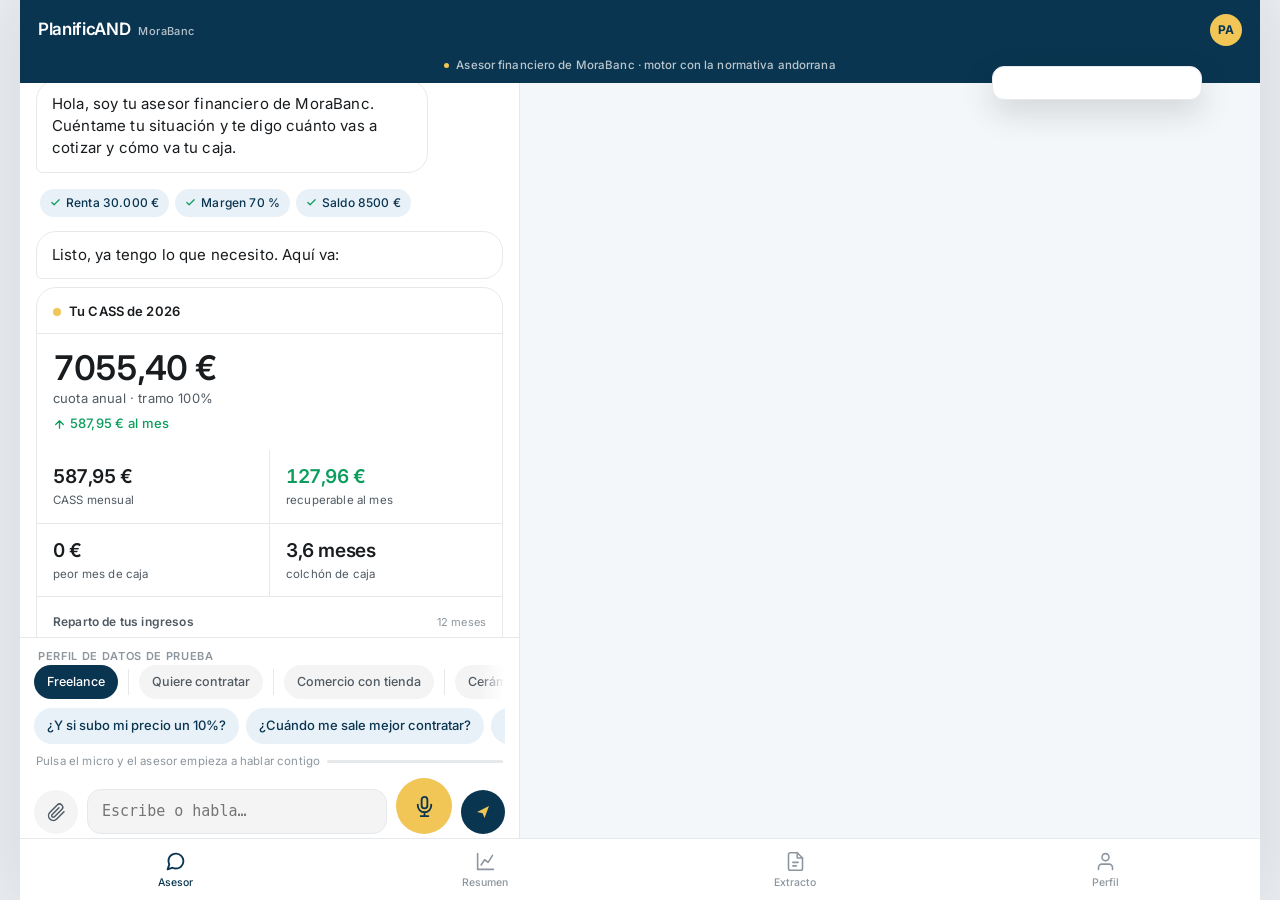
==== frontend/maqueta.html @ 34440279 "feat(idioma): el boton del globo ya cambia el idioma de la respuesta El boton de idioma (el globo de" ====
<!DOCTYPE html>
<html lang="es">
<head>
<meta charset="utf-8">
<meta name="viewport" content="width=device-width, initial-scale=1, viewport-fit=cover">
<title>PlanificAND · Asesor financiero de MoraBanc</title>
<link rel="preconnect" href="https://fonts.googleapis.com">
<link rel="preconnect" href="https://fonts.gstatic.com" crossorigin>
<link href="https://fonts.googleapis.com/css2?family=Inter:wght@400;500;600;700&display=swap" rel="stylesheet">
<style>
/* ============================================================
   PlanificAND — el asesor financiero de MoraBanc como app
   conversacional.

   La raiz del sitio sirve esta version: la que se enseño y la que
   se probo. El chat pregunta al motor de decisiones de MoraBanc
   (la Lambda en AWS) con los numeros del perfil activo, y la voz
   usa el agente de ElevenLabs de verdad.

   El front "step 1 -> step 2 -> chat" que desarrollaste antes
   sigue en app-real.html, por si hay que volver a el.
   ============================================================ */

:root {
  /* MoraBanc (heredado del proyecto) */
  --navy:        #0a3550;
  --navy-2:      #114274;
  --gold:        #f1c657;
  --gold-ink:   #6b5314;
  --bg:          #f4f7fa;
  --surface-azul:#e8f1f8;

  /* Revolut (referencia de la app) */
  --ink:        #191c1f;
  --ink-2:      #505a63;
  --ink-3:      #8d969e;
  --line:       #e6e9ec;
  --white:      #ffffff;
  --surface:    #f4f4f4;

  /* Semanticos de finanzas */
  --danger:     #e23b4a;
  --teal:       #00a87e;
  --blue:       #494fdf;
  --warning:    #ec7e00;
  --green:      #0b9d5c;

  /* Radios: pill como en la app de referencia */
  --r-pill: 9999px;
  --r-card: 20px;
  --r-md:   14px;
  --r-sm:   10px;

  --safe-b: env(safe-area-inset-bottom, 0px);
  --nav-h:  62px;
}

* { box-sizing: border-box; -webkit-tap-highlight-color: transparent; }

html, body {
  margin: 0; padding: 0; height: 100%;
  /* La pagina NO hace scroll: el scroll es de cada vista. */
  overflow: hidden;
  background: var(--bg);
  color: var(--ink);
  font-family: 'Inter', system-ui, -apple-system, 'Segoe UI', Roboto, sans-serif;
  font-size: 16px; line-height: 1.5; letter-spacing: 0.01em;
  overscroll-behavior-y: none;
}

button { font: inherit; color: inherit; border: 0; background: none; cursor: pointer; }
input  { font: inherit; color: inherit; }

/* ---------- Estructura de la app ---------- */
.app {
  max-width: 480px; margin: 0 auto; height: 100dvh;
  display: flex; flex-direction: column;
  background: var(--bg);
  position: relative; overflow: hidden;
}
@media (min-width: 700px) {
  body { background: #e9edf1; }
  .app {
    box-shadow: 0 0 60px rgba(25,28,31,.10);
    /* En escritorio la app se ensancha y se reparte en dos columnas:
       el chat del asesor a la izquierda (es lo que se ve siempre) y
       la vista que elijas a la derecha. Sin scroll global: cada
       zona scrolla por su cuenta.

       Se hace con position:absolute en vez de con una rejilla porque
       el HTML tiene el chat, las tres vistas de datos, el composer y
       la barra de pestanas como hermanos, y la rejilla descuadraba
       los cierres de las secciones. */
    max-width: 1240px;
    position: relative;
  }
  .app .topbar {
    position: absolute; top: 0; left: 0; right: 0;
    z-index: 3;
  }
  /* El chat: columna izquierda, desde la cabecera hasta el composer. */
  .app #vistaAsesor {
    position: absolute;
    top: 62px; left: 0; bottom: 0;
    width: 500px;
    background: var(--white);
    border-right: 1px solid var(--line);
    display: flex; flex-direction: column;
    min-height: 0;
  }
  /* El hilo hace su propio scroll: la conversacion se recorre dentro
     del hueco, sin empujar la pagina. */
  .app #vistaAsesor .thread {
    flex: 1; min-height: 0; overflow-y: auto;
    /* Hueco para que el composer no tape el final del chat. */
    padding-bottom: 212px;
  }
  /* El composer, abajo de la columna izquierda. */
  .app .composer {
    position: absolute;
    left: 0; bottom: 56px; width: 500px;
    z-index: 2;
    background: var(--white);
    border-right: 1px solid var(--line);
    border-top: 1px solid var(--line);
  }
  /* La barra de pestanas, abajo del todo, a todo ancho. */
  .app .tabbar {
    position: absolute;
    left: 0; right: 0; bottom: 0;
    z-index: 2;
    background: var(--white);
  }
  /* Las vistas de datos, a la derecha. */
  .app #vistaResumen,
  .app #vistaExtracto,
  .app #vistaPerfil {
    position: absolute;
    top: 62px; left: 500px; right: 0; bottom: 56px;
    background: var(--bg);
    overflow-y: auto;
  }
  .app #vistaResumen:not(.activa),
  .app #vistaExtracto:not(.activa),
  .app #vistaPerfil:not(.activa) { display: none; }
  /* En la columna derecha se centran con un ancho legible. */
  .app #vistaResumen .resumen,
  .app #vistaExtracto .resumen,
  .app #vistaPerfil .resumen { max-width: 760px; width: 100%; margin: 0 auto; }
}

/* ---------- Cabecera ---------- */
.topbar {
  flex: none; background: var(--navy); color: #fff;
  padding: 14px 18px 12px;
  display: flex; align-items: center; gap: 12px;
}
/* El logo y los botones van ENCIMA del subtitulo (que esta
   posicionado en absoluto y centrado): asi el subtitulo no empuja
   nada y el contenido de la cabecera queda alineado arriba. */
.topbar .logo {
  display: flex; align-items: baseline; gap: 8px;
  position: relative; z-index: 2;
}
.topbar .logo b { font-size: 17px; font-weight: 600; letter-spacing: -0.02em; }
.topbar .logo span { font-size: 11px; opacity: .7; font-weight: 500; letter-spacing: .04em; }
.topbar .spacer { flex: 1; position: relative; z-index: 2; }
.topbar .iconbtn, .topbar /* ---------- El menu de idioma ---------- */
.menu-idioma {
  position: absolute;
  top: calc(100% + 8px); right: 58px;
  z-index: 40;
  min-width: 210px;
  background: var(--white);
  border: 1px solid var(--line);
  border-radius: 12px;
  box-shadow: 0 12px 32px rgba(25,28,31,.16);
  padding: 10px;
}
.menu-idioma[hidden] { display: none; }
.menu-titulo {
  font-size: 10.5px; font-weight: 600; letter-spacing: .06em;
  text-transform: uppercase; color: var(--ink-3);
  padding: 2px 6px 8px;
}
.menu-lista { display: grid; gap: 2px; }
.menu-lista button {
  display: flex; align-items: center; gap: 8px;
  width: 100%; text-align: left;
  padding: 8px 10px; border: 0; border-radius: 8px;
  background: transparent; color: var(--ink);
  font-size: 13.5px; font-weight: 500; font-family: inherit;
  cursor: pointer;
}
.menu-lista button:hover { background: var(--surface); }
.menu-lista button.activo { background: var(--navy); color: #fff; }
.menu-lista button .cod {
  font-size: 10.5px; font-weight: 600; letter-spacing: .04em;
  color: var(--ink-3); width: 26px; flex: none;
  margin-right: 2px;
}
.menu-lista button.activo .cod { color: rgba(255,255,255,.65); }
.menu-pie {
  font-size: 11px; color: var(--ink-3);
  padding: 8px 6px 2px; margin-top: 4px;
  border-top: 1px solid var(--line);
}

.avatar { position: relative; z-index: 2; }
.iconbtn {
  width: 34px; height: 34px; border-radius: var(--r-pill);
  display: grid; place-items: center; background: rgba(255,255,255,.10);
}
.iconbtn:active { background: rgba(255,255,255,.2); }
.iconbtn svg { width: 17px; height: 17px; fill: none; stroke: #fff; stroke-width: 1.9; stroke-linecap: round; stroke-linejoin: round; }

.avatar {
  width: 32px; height: 32px; border-radius: var(--r-pill);
  background: var(--gold); color: var(--navy);
  display: grid; place-items: center;
  font-size: 12px; font-weight: 700; letter-spacing: .02em;
}

/* ---------- Hilo de chat ---------- */
.thread {
  flex: 1; overflow-y: auto; -webkit-overflow-scrolling: touch;
  padding: 18px 16px 12px;
  display: flex; flex-direction: column; gap: 14px;
}

.msg { max-width: 84%; }
.msg.asesor { align-self: flex-start; }
.msg.yo { align-self: flex-end; }

.burbuja {
  padding: 12px 15px; border-radius: var(--r-card);
  font-size: 15px; line-height: 1.48;
}
.asesor .burbuja {
  background: var(--white);
  border-bottom-left-radius: 6px;
  border: 1px solid var(--line);
}
.yo .burbuja {
  background: var(--navy); color: #fff;
  border-bottom-right-radius: 6px;
}
.burbuja b { font-weight: 600; }
.burbuja .cifra { font-weight: 600; color: var(--navy); }
.yo .burbuja .cifra { color: var(--gold); }

/* Indicador de "está escribiendo" */
.typing { display: flex; gap: 4px; padding: 14px 16px; }
.typing i {
  width: 7px; height: 7px; border-radius: 50%; background: var(--ink-3);
  animation: latido 1.3s infinite ease-in-out;
}
.typing i:nth-child(2) { animation-delay: .18s; }
.typing i:nth-child(3) { animation-delay: .36s; }
@keyframes latido { 0%,60%,100% { opacity:.3; transform:translateY(0) } 30% { opacity:1; transform:translateY(-3px) } }

/* ---------- Chips de contexto (confirmación sutil) ---------- */
.contexto {
  display: flex; flex-wrap: wrap; gap: 6px;
  padding: 2px 4px 0;
}
.contexto .chip {
  font-size: 12px; font-weight: 500;
  padding: 5px 10px; border-radius: var(--r-pill);
  background: var(--surface-azul); color: var(--navy);
  display: inline-flex; align-items: center; gap: 5px;
}
.contexto .chip svg { width: 11px; height: 11px; stroke: var(--green); stroke-width: 2.6; fill: none; stroke-linecap: round; stroke-linejoin: round; }

/* ---------- Tarjeta de resultado dentro del chat ---------- */
.resultado {
  align-self: stretch; max-width: 100%;
  background: var(--white); border: 1px solid var(--line);
  border-radius: var(--r-card); overflow: hidden;
}
.resultado .cabeza {
  padding: 14px 16px 12px;
  border-bottom: 1px solid var(--line);
  display: flex; align-items: center; gap: 8px;
}
.resultado .cabeza .punto { width: 8px; height: 8px; border-radius: 50%; background: var(--gold); flex: none; }
.resultado .cabeza h4 { margin: 0; font-size: 13px; font-weight: 600; letter-spacing: .01em; }

.cifra-grande { padding: 16px; }
.cifra-grande .num {
  font-size: 34px; font-weight: 600; letter-spacing: -0.03em; line-height: 1.05;
  font-variant-numeric: tabular-nums;
}
.cifra-grande .et { font-size: 13px; color: var(--ink-2); margin-top: 3px; }
.cifra-grande .delta { font-size: 13px; font-weight: 500; color: var(--green); margin-top: 6px; display: flex; align-items: center; gap: 4px; }
.cifra-grande .delta svg { width: 13px; height: 13px; stroke: var(--green); stroke-width: 2.4; fill: none; stroke-linecap: round; stroke-linejoin: round; }

/* Rejilla de KPIs */
.kpis { display: grid; grid-template-columns: 1fr 1fr; gap: 1px; background: var(--line); }
.kpi { background: var(--white); padding: 13px 16px; }
.kpi .n { font-size: 19px; font-weight: 600; letter-spacing: -.02em; font-variant-numeric: tabular-nums; }
.kpi .l { font-size: 11.5px; color: var(--ink-2); margin-top: 1px; }
.kpi .n.rojo { color: var(--danger); }
.kpi .n.verde { color: var(--green); }

/* Gráficos */
.gfx { padding: 16px; border-top: 1px solid var(--line); }
.gfx .titulo {
  font-size: 12px; font-weight: 600; color: var(--ink-2);
  margin-bottom: 10px; display: flex; justify-content: space-between; align-items: center;
}
.gfx .titulo span { font-weight: 400; color: var(--ink-3); font-size: 11px; }

/* Donut */
.donut-wrap { display: flex; align-items: center; gap: 16px; }
.donut { width: 104px; height: 104px; flex: none; }
.leyenda { display: flex; flex-direction: column; gap: 7px; font-size: 12.5px; min-width: 0; }
.leyenda div { display: flex; align-items: center; gap: 7px; }
.leyenda i { width: 9px; height: 9px; border-radius: 3px; flex: none; }
.leyenda span { color: var(--ink-2); white-space: nowrap; overflow: hidden; text-overflow: ellipsis; }
.leyenda b { margin-left: auto; font-weight: 600; font-variant-numeric: tabular-nums; }

/* Barras horizontales */
.bars { display: flex; flex-direction: column; gap: 10px; }
.bar-fila { font-size: 12.5px; }
.bar-fila .top { display: flex; justify-content: space-between; margin-bottom: 5px; }
.bar-fila .top span { color: var(--ink-2); }
.bar-fila .top b { font-weight: 600; font-variant-numeric: tabular-nums; }
.bar-fila .pista { height: 7px; border-radius: var(--r-pill); background: var(--surface); overflow: hidden; }
.bar-fila .pista i { display: block; height: 100%; border-radius: var(--r-pill); }

/* Curva de caja */
.spark { width: 100%; height: 92px; display: block; }

/* Hallazgos */
.hallazgos { padding: 4px 16px 16px; display: flex; flex-direction: column; gap: 9px; }
.hallazgo { display: flex; gap: 9px; font-size: 13px; line-height: 1.45; }
.hallazgo .pt { width: 6px; height: 6px; border-radius: 50%; margin-top: 6px; flex: none; background: var(--gold); }
.hallazgo b { font-weight: 600; }

/* ---------- Barra de entrada ---------- */
.composer {
  flex: none; background: rgba(255,255,255,.92);
  backdrop-filter: blur(12px);
  border-top: 1px solid var(--line);
  padding: 10px 14px calc(10px + var(--safe-b));
}
.composer .fila { display: flex; align-items: flex-end; gap: 9px; }
.composer textarea {
  flex: 1; border: 1px solid var(--line); background: var(--surface);
  border-radius: var(--r-md); padding: 11px 14px;
  font-size: 15px; resize: none; min-height: 44px; max-height: 120px;
  outline: none; line-height: 1.4;
}
.composer textarea:focus { border-color: var(--navy); background: var(--white); }
/* El boton de enviar es secundario: la accion principal del chat es
   hablar con el asesor, y ese boton (el micro) va en dorado. Si los
   dos van en dorado, compiten y no se sabe a cual hay que pulsar. */
.enviar {
  width: 44px; height: 44px; border-radius: var(--r-pill); flex: none;
  background: var(--navy); display: grid; place-items: center;
  transition: background .2s, transform .18s;
}
.enviar svg { width: 18px; height: 18px; fill: var(--gold); }
.enviar:hover { transform: scale(1.06); }

/* Sugerencias */
.sugerencias { display: flex; gap: 7px; overflow-x: auto; padding: 0 0 9px; scrollbar-width: none; }
.sugerencias::-webkit-scrollbar { display: none; }
.sugerencias button {
  flex: none; font-size: 13px; font-weight: 500;
  padding: 8px 13px; border-radius: var(--r-pill);
  background: var(--surface-azul); color: var(--navy);
  white-space: nowrap;
}
.sugerencias button:active { background: var(--navy); color: #fff; }

/* ---------- Barra inferior (navegación de app) ---------- */
.tabbar {
  flex: none; height: calc(var(--nav-h) + var(--safe-b));
  padding-bottom: var(--safe-b);
  background: rgba(255,255,255,.94); backdrop-filter: blur(14px);
  border-top: 1px solid var(--line);
  display: grid; grid-template-columns: repeat(4, 1fr); align-items: center;
}
.tab {
  display: flex; flex-direction: column; align-items: center; gap: 3px;
  font-size: 10.5px; font-weight: 500; color: var(--ink-3);
  padding: 6px 0 4px; height: 100%; justify-content: center;
}
.tab svg { width: 21px; height: 21px; fill: none; stroke: currentColor; stroke-width: 1.8; stroke-linecap: round; stroke-linejoin: round; }
.tab.activo { color: var(--navy); }
.tab.activo svg { stroke-width: 2.1; }

/* ---------- Carga del extracto ---------- */
.drop-overlay {
  position: fixed; inset: 0; z-index: 90;
  background: rgba(10, 53, 80, .92);
  display: grid; place-items: center;
  color: #fff;
}
.drop-overlay[hidden] { display: none; }
.drop-overlay-inner {
  display: grid; place-items: center; gap: 10px;
  border: 2px dashed rgba(255,255,255,.4);
  border-radius: 18px;
  padding: 44px 64px;
  text-align: center;
}
.drop-overlay-inner strong { font-size: 19px; }
.drop-overlay-inner span { font-size: 13.5px; opacity: .78; }

/* ---------- Vistas ---------- */
.vista { display: none; flex: 1; flex-direction: column; overflow-y: auto; }
.vista.activa { display: flex; }

/* Vista resumen */
.resumen { padding: 16px 16px 20px; display: flex; flex-direction: column; gap: 12px; }
.resumen h2 { margin: 4px 0 2px; font-size: 22px; font-weight: 600; letter-spacing: -.02em; }
.resumen .sub { color: var(--ink-2); font-size: 13.5px; margin-bottom: 4px; }
.panel {
  background: var(--white); border: 1px solid var(--line);
  border-radius: var(--r-card); overflow: hidden;
}
.panel .pt { padding: 14px 16px 12px; border-bottom: 1px solid var(--line); font-size: 13px; font-weight: 600; }
.panel .cuerpo { padding: 16px; }

/* Vista perfil */
.perfil { padding: 20px 16px; display: flex; flex-direction: column; gap: 12px; }
.perfil .cab { display: flex; align-items: center; gap: 14px; padding: 6px 0 10px; }
.perfil .cab .avatar { width: 54px; height: 54px; font-size: 18px; }
.perfil .cab h3 { margin: 0; font-size: 18px; font-weight: 600; letter-spacing: -.02em; }
.perfil .cab p { margin: 2px 0 0; font-size: 13px; color: var(--ink-2); }
.fila-dato {
  display: flex; justify-content: space-between; align-items: center;
  padding: 13px 16px; border-bottom: 1px solid var(--line); font-size: 14.5px;
}
.fila-dato:last-child { border-bottom: 0; }
.fila-dato .l { color: var(--ink-2); }
.fila-dato .v { font-weight: 500; font-variant-numeric: tabular-nums; }

/* Estados vacíos / placeholders */
.vacio { padding: 40px 24px; text-align: center; color: var(--ink-3); font-size: 14px; }
.vacio svg { width: 44px; height: 44px; stroke: var(--line); stroke-width: 1.5; fill: none; margin-bottom: 12px; }


/* ---------- Subir / arrastrar extracto ---------- */
.adjunto {
  display: flex; align-items: center; gap: 10px;
  padding: 11px 14px; border-radius: var(--r-md);
  background: var(--surface-azul); color: var(--navy);
  font-size: 13.5px; margin: 0 4px;
}
.adjunto .ic { width: 32px; height: 32px; border-radius: var(--r-sm); background: #fff; display: grid; place-items: center; flex: none; }
.adjunto .ic svg { width: 16px; height: 16px; fill: none; stroke: var(--navy); stroke-width: 1.9; stroke-linecap: round; stroke-linejoin: round; }
.adjunto .txt { min-width: 0; flex: 1; }
.adjunto .txt b { display: block; font-weight: 600; font-size: 13.5px; white-space: nowrap; overflow: hidden; text-overflow: ellipsis; }
.adjunto .txt span { font-size: 11.5px; color: var(--navy-2); opacity: .8; }
.adjunto .quitar { width: 26px; height: 26px; border-radius: var(--r-pill); display: grid; place-items: center; flex: none; }
.adjunto .quitar svg { width: 13px; height: 13px; stroke: var(--navy); stroke-width: 2.2; fill: none; stroke-linecap: round; }

/* Boton "+" para adjuntar */
.adherir {
  width: 44px; height: 44px; border-radius: var(--r-pill); flex: none;
  background: var(--surface); display: grid; place-items: center;
}
.adherir svg { width: 19px; height: 19px; fill: none; stroke: var(--ink-2); stroke-width: 1.9; stroke-linecap: round; stroke-linejoin: round; }

/* Overlay de arrastre a pantalla completa */
.drop {
  position: fixed; inset: 0; z-index: 100;
  background: rgba(10,53,80,.86); backdrop-filter: blur(6px);
  display: none; place-items: center; text-align: center;
  padding: 32px;
}
.drop.visible { display: grid; }
.drop .caja {
  border: 2px dashed rgba(241,198,87,.75); border-radius: var(--r-card);
  padding: 40px 32px; color: #fff; max-width: 320px;
}
.drop .caja svg { width: 52px; height: 52px; stroke: var(--gold); fill: none; stroke-width: 1.5; margin-bottom: 14px; }
.drop .caja b { display: block; font-size: 17px; font-weight: 600; margin-bottom: 6px; }
.drop .caja span { font-size: 13.5px; opacity: .8; line-height: 1.45; }

/* ---------- Orb de voz (patron UbotPay) ---------- */
.orb {
  width: 56px; height: 56px; border-radius: var(--r-pill);
  background: var(--navy); display: grid; place-items: center;
  position: relative; flex: none;
  transition: transform .18s, background .25s;
}
.orb svg { width: 23px; height: 23px; fill: none; stroke: #fff; stroke-width: 1.9; stroke-linecap: round; stroke-linejoin: round; }
/* En reposo, el boton del micro esta en dorado y respira: es la
   llamada a la accion ("pulsame y hablamos"). Cuando el asesor esta
   hablando, el dorado se queda y las ondas se mueven. */
.orb[data-mode="idle"] {
  background: var(--gold);
  animation: respirar 2.6s ease-in-out infinite;
}
.orb[data-mode="idle"] svg { stroke: var(--navy); }
@keyframes respirar {
  0%, 100% { transform: scale(1);    box-shadow: 0 0 0 0 rgba(241,198,87,.5); }
  50%      { transform: scale(1.05); box-shadow: 0 0 0 14px rgba(241,198,87,0); }
}
.orb[data-mode="listening"] { background: var(--navy-2); }
.orb[data-mode="speaking"]  { background: var(--gold); }
.orb[data-mode="speaking"] svg { display: none; }
.orb[data-mode="listening"]::after,
.orb[data-mode="speaking"]::after {
  content: ""; position: absolute; inset: -4px; border-radius: var(--r-pill);
  border: 2px solid currentColor; opacity: .3;
  animation: aura 1.5s ease-out infinite;
}
.orb[data-mode="speaking"]::after { border-color: var(--gold); opacity: .5; }
@keyframes aura { 0% { transform: scale(.9); opacity:.5 } 100% { transform: scale(1.25); opacity:0 } }

/* Ondas sonoras en el orb cuando habla */
.orb .ondas { position: absolute; inset: 0; display: none; place-items: center; gap: 2.5px; }
.orb[data-mode="speaking"] .ondas { display: flex; }
.orb[data-mode="speaking"] .ondas i {
  display: block; width: 2.5px; border-radius: var(--r-pill); background: var(--navy);
  animation: onda 1s ease-in-out infinite;
}
.orb[data-mode="speaking"] .ondas i:nth-child(1) { height: 9px;  animation-delay: 0s; }
.orb[data-mode="speaking"] .ondas i:nth-child(2) { height: 17px; animation-delay: .12s; }
.orb[data-mode="speaking"] .ondas i:nth-child(3) { height: 24px; animation-delay: .24s; }
.orb[data-mode="speaking"] .ondas i:nth-child(4) { height: 14px; animation-delay: .36s; }
.orb[data-mode="speaking"] .ondas i:nth-child(5) { height: 8px;  animation-delay: .48s; }
@keyframes onda { 0%,100% { transform: scaleY(.45) } 50% { transform: scaleY(1) } }

/* Medidor de nivel */
.medidor { display: flex; align-items: center; gap: 7px; font-size: 11.5px; color: var(--ink-3); padding: 0 2px 8px; }
.medidor .barra { flex: 1; height: 3px; border-radius: var(--r-pill); background: var(--line); overflow: hidden; }
.medidor .barra i { display: block; height: 100%; width: 0%; background: var(--gold); transition: width .08s linear; }
.medidor.activo { color: var(--navy); }
.medidor.activo #medidorTexto::before {
  content: ""; display: inline-block; width: 6px; height: 6px; border-radius: 50%;
  background: var(--danger); margin-right: 6px; vertical-align: middle;
  animation: latido-dot 1.4s infinite ease-in-out;
}
@keyframes latido-dot { 0%,60%,100% { opacity:.3 } 30% { opacity:1 } }

/* Aviso de que la sesion esta en curso */
.en-curso {
  display: none; align-items: center; justify-content: center; gap: 7px;
  font-size: 11.5px; color: var(--ink-3); padding: 0 2px 8px;
}
.en-curso.visible { display: flex; }
.en-curso .punto { width: 6px; height: 6px; border-radius: 50%; background: var(--danger); animation: latido-dot 1.4s infinite; }


/* ---------- Selector de perfil (datos de prueba) ---------- */
.perfiles {
  display: flex; gap: 7px; overflow-x: auto; padding: 0 0 9px;
  scrollbar-width: none;
  /* Se desplazan en horizontal: con 6 perfiles no caben en 500 px.
     El degradado de la derecha avisa de que hay mas, y el boton
     de la derecha permite moverlos sin rueda. */
  scroll-snap-type: x proximity;
  -webkit-mask-image: linear-gradient(to right, #000 calc(100% - 26px), transparent);
          mask-image: linear-gradient(to right, #000 calc(100% - 26px), transparent);
}
.perfiles::-webkit-scrollbar { display: none; }
.perfiles button { scroll-snap-align: start; }
.perfiles button {
  flex: none; font-size: 12.5px; font-weight: 500;
  padding: 7px 12px; border-radius: var(--r-pill);
  background: var(--surface); color: var(--ink-2);
  white-space: nowrap; border: 1px solid transparent;
}
.perfiles button.activo { background: var(--navy); color: #fff; }
.perfiles .sep { width: 1px; background: var(--line); margin: 4px 3px; flex: none; }

.etiqueta-perfil {
  align-self: flex-start;
  font-size: 11px; font-weight: 600; letter-spacing: .06em; text-transform: uppercase;
  color: var(--ink-3); padding: 0 4px;
}

/* ---------- El subtitulo del asesor ----------
   Va CENTRADO bajo el logo, dentro de la cabecera. Antes estaba
   flotando arriba a la derecha (position: fixed) y tapaba el boton
   del micro de la esquina, que se veia a medias por debajo. */
.nota {
  position: absolute;
  top: 100%;
  left: 0; right: 0;
  margin-top: -1px;
  background: var(--navy);
  color: rgba(255,255,255,.72);
  font-size: 11.5px; font-weight: 500;
  padding: 0 18px 9px;
  display: flex; align-items: center; justify-content: center; gap: 7px;
  letter-spacing: .01em;
  pointer-events: none;
  white-space: nowrap;
  overflow: hidden;
  text-overflow: ellipsis;
}
.nota i {
  width: 5px; height: 5px; border-radius: 50%;
  background: var(--gold); flex: none;
}
/* En movil no cabe el subtitulo: la cabecera es estrecha. */
@media (max-width: 700px) {
  .nota { display: none; }
}
</style>
<script>
// Config de la maqueta. El API_URL lo inyecta el deploy; por defecto
// es el proxy /api del propio dominio (mismo origen, sin CORS).
window.__API_URL__ = window.__API_URL__ || "/api";
window.__COGNITO_DOMAIN__ = window.__COGNITO_DOMAIN__ || "";
window.__COGNITO_CLIENT_ID__ = window.__COGNITO_CLIENT_ID__ || "";
window.__AWS_REGION__ = window.__AWS_REGION__ || "us-east-1";
window.__ELEVENLABS_AGENT_ID__ = window.__ELEVENLABS_AGENT_ID__ || "agent_5301m6vbwqpnea1spa0mwkyvs2ap";
</script>
</head>

<body>

<script id="datos-motor" type="application/json">{"freelance":{"etiqueta":"Freelance de servicios","saldo":8500.0,"renta":30000.0,"margen":0.7,"actividad":"Freelance de servicios","n_movimientos":219,"periodo":{"desde":"2025-10-03","hasta":"2026-09-27","meses":12,"n_movimientos":219},"tesoreria":{"ingresos_totales":50733.0,"gastos_totales":27967.31,"flujo_neto":22765.69,"ingresos_mes":4227.75,"gastos_mes":2330.61,"por_categoria":{"impuestos":8100.0,"seguridad_social":7055.4,"alquiler":5400.0,"suministros":2420.8,"transporte":2203.19,"material":992.0,"herramientas":719.88,"sin_categorizar":527.64,"seguros":510.0,"banca":38.4}},"fugas":{"n_fugas":5,"recuperable_mensual":127.96,"recuperable_anual":1535.52,"por_tipo":{"deriva_gasto":288.0,"suscripcion":1247.52},"fugas":[{"tipo":"suscripcion","descripcion":"Cobro recurrente de 59,99 € (suscripcion adobe creative cloud). Se repite 12 veces en 12 meses.","importe_mensual":59.99,"importe_anual":719.88,"movimientos_involucrados":[{"fecha":"2025-10-07","concepto":"Suscripcion ADOBE CREATIVE CLOUD","importe":-59.99},{"fecha":"2025-11-12","concepto":"Suscripcion ADOBE CREATIVE CLOUD","importe":-59.99},{"fecha":"2025-12-08","concepto":"Suscripcion ADOBE CREATIVE CLOUD","importe":-59.99},{"fecha":"2026-01-03","concepto":"Suscripcion ADOBE CREATIVE CLOUD","importe":-59.99},{"fecha":"2026-02-12","concepto":"Suscripcion ADOBE CREATIVE CLOUD","importe":-59.99},{"fecha":"2026-03-07","concepto":"Suscripcion ADOBE CREATIVE CLOUD","importe":-59.99},{"fecha":"2026-04-08","concepto":"Suscripcion ADOBE CREATIVE CLOUD","importe":-59.99},{"fecha":"2026-05-07","concepto":"Suscripcion ADOBE CREATIVE CLOUD","importe":-59.99},{"fecha":"2026-06-12","concepto":"Suscripcion ADOBE CREATIVE CLOUD","importe":-59.99},{"fecha":"2026-07-11","concepto":"Suscripcion ADOBE CREATIVE CLOUD","importe":-59.99},{"fecha":"2026-08-04","concepto":"Suscripcion ADOBE CREATIVE CLOUD","importe":-59.99},{"fecha":"2026-09-10","concepto":"Suscripcion ADOBE CREATIVE CLOUD","importe":-59.99}],"accion_sugerida":"Revisa si sigues usando 'suscripcion adobe creative cloud'. Cancelarlo libera 59,99 €/mes (719,88 €/año).","confianza":0.8},{"tipo":"deriva_gasto","descripcion":"El gasto en 'material' ha subido un 94% en 3 meses (51,00 € -> 99,00 €).","importe_mensual":24.0,"importe_anual":288.0,"movimientos_involucrados":[],"accion_sugerida":"Revisa el gasto en 'material': ha crecido 24,00 €/mes de media. Si lo estabilizas, recuperas 288,00 €/año.","confianza":0.6},{"tipo":"suscripcion","descripcion":"Cobro recurrente de 19,99 € (dropbox profesional). Se repite 12 veces en 12 meses.","importe_mensual":19.99,"importe_anual":239.88,"movimientos_involucrados":[{"fecha":"2025-10-06","concepto":"DROPBOX PROFESIONAL","importe":-19.99},{"fecha":"2025-11-11","concepto":"DROPBOX PROFESIONAL","importe":-19.99},{"fecha":"2025-12-10","concepto":"DROPBOX PROFESIONAL","importe":-19.99},{"fecha":"2026-01-08","concepto":"DROPBOX PROFESIONAL","importe":-19.99},{"fecha":"2026-02-09","concepto":"DROPBOX PROFESIONAL","importe":-19.99},{"fecha":"2026-03-08","concepto":"DROPBOX PROFESIONAL","importe":-19.99},{"fecha":"2026-04-08","concepto":"DROPBOX PROFESIONAL","importe":-19.99},{"fecha":"2026-05-08","concepto":"DROPBOX PROFESIONAL","importe":-19.99},{"fecha":"2026-06-07","concepto":"DROPBOX PROFESIONAL","importe":-19.99},{"fecha":"2026-07-05","concepto":"DROPBOX PROFESIONAL","importe":-19.99},{"fecha":"2026-08-06","concepto":"DROPBOX PROFESIONAL","importe":-19.99},{"fecha":"2026-09-10","concepto":"DROPBOX PROFESIONAL","importe":-19.99}],"accion_sugerida":"Revisa si sigues usando 'dropbox profesional'. Cancelarlo libera 19,99 €/mes (239,88 €/año).","confianza":0.8},{"tipo":"suscripcion","descripcion":"Cobro recurrente de 12,99 € (netflix.com). Se repite 12 veces en 12 meses.","importe_mensual":12.99,"importe_anual":155.88,"movimientos_involucrados":[{"fecha":"2025-10-04","concepto":"NETFLIX.COM","importe":-12.99},{"fecha":"2025-11-05","concepto":"NETFLIX.COM","importe":-12.99},{"fecha":"2025-12-08","concepto":"NETFLIX.COM","importe":-12.99},{"fecha":"2026-01-12","concepto":"NETFLIX.COM","importe":-12.99},{"fecha":"2026-02-12","concepto":"NETFLIX.COM","importe":-12.99},{"fecha":"2026-03-11","concepto":"NETFLIX.COM","importe":-12.99},{"fecha":"2026-04-05","concepto":"NETFLIX.COM","importe":-12.99},{"fecha":"2026-05-09","concepto":"NETFLIX.COM","importe":-12.99},{"fecha":"2026-06-11","concepto":"NETFLIX.COM","importe":-12.99},{"fecha":"2026-07-10","concepto":"NETFLIX.COM","importe":-12.99},{"fecha":"2026-08-11","concepto":"NETFLIX.COM","importe":-12.99},{"fecha":"2026-09-07","concepto":"NETFLIX.COM","importe":-12.99}],"accion_sugerida":"Revisa si sigues usando 'netflix.com'. Cancelarlo libera 12,99 €/mes (155,88 €/año).","confianza":0.8},{"tipo":"suscripcion","descripcion":"Cobro recurrente de 10,99 € (spotify premium). Se repite 12 veces en 12 meses.","importe_mensual":10.99,"importe_anual":131.88,"movimientos_involucrados":[{"fecha":"2025-10-05","concepto":"SPOTIFY PREMIUM","importe":-10.99},{"fecha":"2025-11-05","concepto":"SPOTIFY PREMIUM","importe":-10.99},{"fecha":"2025-12-12","concepto":"SPOTIFY PREMIUM","importe":-10.99},{"fecha":"2026-01-07","concepto":"SPOTIFY PREMIUM","importe":-10.99},{"fecha":"2026-02-03","concepto":"SPOTIFY PREMIUM","importe":-10.99},{"fecha":"2026-03-06","concepto":"SPOTIFY PREMIUM","importe":-10.99},{"fecha":"2026-04-04","concepto":"SPOTIFY PREMIUM","importe":-10.99},{"fecha":"2026-05-07","concepto":"SPOTIFY PREMIUM","importe":-10.99},{"fecha":"2026-06-12","concepto":"SPOTIFY PREMIUM","importe":-10.99},{"fecha":"2026-07-08","concepto":"SPOTIFY PREMIUM","importe":-10.99},{"fecha":"2026-08-12","concepto":"SPOTIFY PREMIUM","importe":-10.99},{"fecha":"2026-09-06","concepto":"SPOTIFY PREMIUM","importe":-10.99}],"accion_sugerida":"Revisa si sigues usando 'spotify premium'. Cancelarlo libera 10,99 €/mes (131,88 €/año).","confianza":0.8}],"mensaje":"Hemos encontrado 5 fugas. Recuperando lo que no uses: 127.96 €/mes (1535.52 €/año)."},"proyeccion":{"meses":[{"mes":1,"ingresos":4227.75,"gastos":2330.61,"eventos":[],"eventos_importe":0.0,"saldo":10397.14},{"mes":2,"ingresos":4227.75,"gastos":2330.61,"eventos":[],"eventos_importe":0.0,"saldo":12294.28},{"mes":3,"ingresos":4227.75,"gastos":2330.61,"eventos":[],"eventos_importe":0.0,"saldo":14191.42},{"mes":4,"ingresos":4227.75,"gastos":2330.61,"eventos":[],"eventos_importe":0.0,"saldo":16088.56},{"mes":5,"ingresos":4227.75,"gastos":2330.61,"eventos":[],"eventos_importe":0.0,"saldo":17985.7},{"mes":6,"ingresos":4227.75,"gastos":2330.61,"eventos":[],"eventos_importe":0.0,"saldo":19882.84},{"mes":7,"ingresos":4227.75,"gastos":2330.61,"eventos":[],"eventos_importe":0.0,"saldo":21779.98},{"mes":8,"ingresos":4227.75,"gastos":2330.61,"eventos":[],"eventos_importe":0.0,"saldo":23677.12},{"mes":9,"ingresos":4227.75,"gastos":2330.61,"eventos":[],"eventos_importe":0.0,"saldo":25574.26},{"mes":10,"ingresos":4227.75,"gastos":2330.61,"eventos":[],"eventos_importe":0.0,"saldo":27471.4},{"mes":11,"ingresos":4227.75,"gastos":2330.61,"eventos":[],"eventos_importe":0.0,"saldo":29368.54},{"mes":12,"ingresos":4227.75,"gastos":2330.61,"eventos":[],"eventos_importe":0.0,"saldo":31265.68}],"mes_quiebre":null,"deuda_en_quiebre":0.0,"deuda_al_final":0.0,"ultimo_saldo_positivo":31265.68,"mes_ultimo_positivo":12,"resumen":"La caja no se agota en 12 meses. "},"cass":{"tramo":"100%","base_cotizacion":2672.52,"cuota_mensual":587.95,"rama_general":267.25,"rama_jubilacion":320.7,"cuota_anual":7055.4,"condicion":"Cas general. Tramos inferiors al 100% son opcionals."},"irpf":{"base_tributable":6000.0,"cuota_total":300.0,"bonificacion":300.0,"tipo_efectivo":1.0},"igi":{"cuota":1350.0,"tipo":0.045},"crossover":{"existe":true,"tipo":"Bonificacion IRPF art. 46 toca su techo de 800 €","renta_punto":40000.0,"detalle":"Con 30.000,00 € de renta neta el IRPF efectivo es 1.00% (bonificación art. 46 todavia sin tope). Matiz importante: el \"5%\" que se publica es una simplificacion — el tipo real sube del 0% al 2% de forma progresiva entre 24.000 € y 40.000 €, y la bonificacion del 50% alcanza su tope de 800 € exactamente en 40.000 € de base. A partir de ahi la bonificacion se congela, el IRPF acelera y la CASS pasa del 100% al 125%. A 40.000 € la cuota de IRPF pasa de 300,00 € a 800,00 €.","delta_anual":0.0,"cuota_cass_ano_siguiente":null,"delta_cass_ano_siguiente":null},"simular_contratacion":{"coste_nuevo_empleado_anual":28800.0,"margen_bruto":70.0,"facturacion_adicional_para_cubrirlo":42994.29,"igi_adicional":1851.43,"crossover":{"existe":true,"tipo":"Bonificacion IRPF art. 46 toca su techo de 800 €","renta_punto":40000.0,"detalle":"Con 30.000,00 € de renta neta el IRPF efectivo es 1.00% (bonificación art. 46 todavia sin tope). Matiz importante: el \"5%\" que se publica es una simplificacion — el tipo real sube del 0% al 2% de forma progresiva entre 24.000 € y 40.000 €, y la bonificacion del 50% alcanza su tope de 800 € exactamente en 40.000 € de base. A partir de ahi la bonificacion se congela, el IRPF acelera y la CASS pasa del 100% al 125%. A 40.000 € la cuota de IRPF pasa de 300,00 € a 800,00 €.","delta_anual":0.0,"cuota_cass_ano_siguiente":null,"delta_cass_ano_siguiente":null},"comparativa":{"delta_neto_anual":0.0,"delta_cass_anual":0.0,"delta_irpf_anual":0.0,"detalle":{"a":{"renta_neta":30000.0,"tramo_cass":"100%","cass_anual":7055.4,"irpf":300.0,"neto_tras_fiscalidad":22644.6},"b":{"renta_neta":30000.0,"tramo_cass":"100%","cass_anual":7055.4,"irpf":300.0,"neto_tras_fiscalidad":22644.6},"cambios_b":{"coste_nuevo_empleado_anual":28800.0,"facturacion_adicional_requerida":42994.29,"igi_adicional":1851.43}}},"veredicto":"Contratar cuesta 28800.00 €/año. Necesitas facturar 42994.29 € adicionales para cubrirlo con margen e IGI incluidos."},"punto_optimo":{"renta_actual":30000.0,"margen_bruto":70.0,"mejor_punto":{"renta_neta":39924.0,"carga_total_anual":7851.6,"efectivo_sobre_facturacion":28.09},"nota":"El coste marginal de facturar mas incluye un salto de tramo CASS, por lo que la relacion coste/beneficio puede empeorar justo despues de un umbral. Este es el insight que un ERP de contabilidad no da."},"cierre":null,"decisiones":{"coche":{"veredicto":"Sí cabe. Puedes gastar hasta 108.000,00 EUR. Después te quedarían 8.433,86 EUR de margen al mes.","cabe":true,"importe_maximo":108000.0,"margen_mensual_tras_pago":8433.86,"meses_colchon_tras_pago":null,"avisos":["Ojo con el efecto fiscal: un bien como este no es gasto deducible, es inversion. No te baja el IRPF ni el IGI. Y si lo financias, solo los intereses del prestamo te los puedes descontar."],"regla":"Capacidad de gasto: el 30 % de la renta neta (30.000,00 EUR) es el tope de gasto fijo sostenible (9.000,00 EUR/mes); ya tienes comprometidos 0,00 EUR/mes, asi que te quedan 9.000,00 EUR/mes de margen. Compra con prestamo a 60 meses: cuota 566,14 EUR/mes."},"maquinaria":{"veredicto":"Sí cabe. Puedes gastar hasta 108.000,00 EUR. Después te quedarían 7.490,30 EUR de margen al mes.","cabe":true,"importe_maximo":108000.0,"margen_mensual_tras_pago":7490.3,"meses_colchon_tras_pago":null,"avisos":["Ojo con el efecto fiscal: un bien como este no es gasto deducible, es inversion. No te baja el IRPF ni el IGI. Y si lo financias, solo los intereses del prestamo te los puedes descontar."],"regla":"Capacidad de gasto: el 30 % de la renta neta (30.000,00 EUR) es el tope de gasto fijo sostenible (9.000,00 EUR/mes); ya tienes comprometidos 0,00 EUR/mes, asi que te quedan 9.000,00 EUR/mes de margen. Compra con prestamo a 60 meses: cuota 1.509,70 EUR/mes."},"contratar":{"veredicto":"Sí cabe. Puedes gastar hasta 540.000,00 EUR. Después te quedarían 6.096,00 EUR de margen al mes.","cabe":true,"margen_mensual_tras_pago":6096.0,"avisos":["Ojo con el CASS: la masa salarial entra en la base de cotizacion. Si creces, tu base sube y puede saltar de tramo (el salto grande esta en 40.000 EUR de renta neta). Te lo compruebo con el motor."],"regla":"Coste de contratar: bruto 28.800,00 EUR/ano por persona mas un 21 % de contribuciones sociales = 34.848,00 EUR/ano (2.904,00 EUR/mes). Tope de gasto fijo sostenible: 30 % de 30.000,00 EUR = 9.000,00 EUR/mes; ya comprometido 0,00 EUR/mes."}}},"contratar":{"etiqueta":"Freelancer de servicios","saldo":3200.0,"renta":28000.0,"margen":0.7,"actividad":"Freelancer de servicios","n_movimientos":236,"periodo":{"desde":"2025-10-03","hasta":"2026-09-28","meses":12,"n_movimientos":236},"tesoreria":{"ingresos_totales":50364.0,"gastos_totales":53824.32,"flujo_neto":-3460.32,"ingresos_mes":4197.0,"gastos_mes":4485.36,"por_categoria":{"nomina":25200.0,"impuestos":8100.0,"seguridad_social":7055.4,"alquiler":5400.0,"transporte":2811.2,"suministros":2450.8,"material":1011.0,"herramientas":719.88,"sin_categorizar":527.64,"seguros":510.0,"banca":38.4}},"fugas":{"n_fugas":5,"recuperable_mensual":208.2,"recuperable_anual":2498.4,"por_tipo":{"deriva_gasto":1250.88,"suscripcion":1247.52},"fugas":[{"tipo":"deriva_gasto","descripcion":"El gasto en 'transporte' ha subido un 144% en 3 meses (144,78 € -> 353,25 €).","importe_mensual":104.24,"importe_anual":1250.88,"movimientos_involucrados":[],"accion_sugerida":"Revisa el gasto en 'transporte': ha crecido 104,24 €/mes de media. Si lo estabilizas, recuperas 1.250,88 €/año.","confianza":0.6},{"tipo":"suscripcion","descripcion":"Cobro recurrente de 59,99 € (suscripcion adobe creative cloud). Se repite 12 veces en 12 meses.","importe_mensual":59.99,"importe_anual":719.88,"movimientos_involucrados":[{"fecha":"2025-10-08","concepto":"Suscripcion ADOBE CREATIVE CLOUD","importe":-59.99},{"fecha":"2025-11-04","concepto":"Suscripcion ADOBE CREATIVE CLOUD","importe":-59.99},{"fecha":"2025-12-10","concepto":"Suscripcion ADOBE CREATIVE CLOUD","importe":-59.99},{"fecha":"2026-01-10","concepto":"Suscripcion ADOBE CREATIVE CLOUD","importe":-59.99},{"fecha":"2026-02-11","concepto":"Suscripcion ADOBE CREATIVE CLOUD","importe":-59.99},{"fecha":"2026-03-06","concepto":"Suscripcion ADOBE CREATIVE CLOUD","importe":-59.99},{"fecha":"2026-04-05","concepto":"Suscripcion ADOBE CREATIVE CLOUD","importe":-59.99},{"fecha":"2026-05-05","concepto":"Suscripcion ADOBE CREATIVE CLOUD","importe":-59.99},{"fecha":"2026-06-05","concepto":"Suscripcion ADOBE CREATIVE CLOUD","importe":-59.99},{"fecha":"2026-07-07","concepto":"Suscripcion ADOBE CREATIVE CLOUD","importe":-59.99},{"fecha":"2026-08-06","concepto":"Suscripcion ADOBE CREATIVE CLOUD","importe":-59.99},{"fecha":"2026-09-10","concepto":"Suscripcion ADOBE CREATIVE CLOUD","importe":-59.99}],"accion_sugerida":"Revisa si sigues usando 'suscripcion adobe creative cloud'. Cancelarlo libera 59,99 €/mes (719,88 €/año).","confianza":0.8},{"tipo":"suscripcion","descripcion":"Cobro recurrente de 19,99 € (dropbox profesional). Se repite 12 veces en 12 meses.","importe_mensual":19.99,"importe_anual":239.88,"movimientos_involucrados":[{"fecha":"2025-10-10","concepto":"DROPBOX PROFESIONAL","importe":-19.99},{"fecha":"2025-11-11","concepto":"DROPBOX PROFESIONAL","importe":-19.99},{"fecha":"2025-12-04","concepto":"DROPBOX PROFESIONAL","importe":-19.99},{"fecha":"2026-01-03","concepto":"DROPBOX PROFESIONAL","importe":-19.99},{"fecha":"2026-02-08","concepto":"DROPBOX PROFESIONAL","importe":-19.99},{"fecha":"2026-03-11","concepto":"DROPBOX PROFESIONAL","importe":-19.99},{"fecha":"2026-04-10","concepto":"DROPBOX PROFESIONAL","importe":-19.99},{"fecha":"2026-05-04","concepto":"DROPBOX PROFESIONAL","importe":-19.99},{"fecha":"2026-06-08","concepto":"DROPBOX PROFESIONAL","importe":-19.99},{"fecha":"2026-07-09","concepto":"DROPBOX PROFESIONAL","importe":-19.99},{"fecha":"2026-08-05","concepto":"DROPBOX PROFESIONAL","importe":-19.99},{"fecha":"2026-09-03","concepto":"DROPBOX PROFESIONAL","importe":-19.99}],"accion_sugerida":"Revisa si sigues usando 'dropbox profesional'. Cancelarlo libera 19,99 €/mes (239,88 €/año).","confianza":0.8},{"tipo":"suscripcion","descripcion":"Cobro recurrente de 12,99 € (netflix.com). Se repite 12 veces en 12 meses.","importe_mensual":12.99,"importe_anual":155.88,"movimientos_involucrados":[{"fecha":"2025-10-06","concepto":"NETFLIX.COM","importe":-12.99},{"fecha":"2025-11-12","concepto":"NETFLIX.COM","importe":-12.99},{"fecha":"2025-12-12","concepto":"NETFLIX.COM","importe":-12.99},{"fecha":"2026-01-10","concepto":"NETFLIX.COM","importe":-12.99},{"fecha":"2026-02-04","concepto":"NETFLIX.COM","importe":-12.99},{"fecha":"2026-03-04","concepto":"NETFLIX.COM","importe":-12.99},{"fecha":"2026-04-04","concepto":"NETFLIX.COM","importe":-12.99},{"fecha":"2026-05-07","concepto":"NETFLIX.COM","importe":-12.99},{"fecha":"2026-06-08","concepto":"NETFLIX.COM","importe":-12.99},{"fecha":"2026-07-12","concepto":"NETFLIX.COM","importe":-12.99},{"fecha":"2026-08-04","concepto":"NETFLIX.COM","importe":-12.99},{"fecha":"2026-09-05","concepto":"NETFLIX.COM","importe":-12.99}],"accion_sugerida":"Revisa si sigues usando 'netflix.com'. Cancelarlo libera 12,99 €/mes (155,88 €/año).","confianza":0.8},{"tipo":"suscripcion","descripcion":"Cobro recurrente de 10,99 € (spotify premium). Se repite 12 veces en 12 meses.","importe_mensual":10.99,"importe_anual":131.88,"movimientos_involucrados":[{"fecha":"2025-10-03","concepto":"SPOTIFY PREMIUM","importe":-10.99},{"fecha":"2025-11-12","concepto":"SPOTIFY PREMIUM","importe":-10.99},{"fecha":"2025-12-09","concepto":"SPOTIFY PREMIUM","importe":-10.99},{"fecha":"2026-01-03","concepto":"SPOTIFY PREMIUM","importe":-10.99},{"fecha":"2026-02-09","concepto":"SPOTIFY PREMIUM","importe":-10.99},{"fecha":"2026-03-09","concepto":"SPOTIFY PREMIUM","importe":-10.99},{"fecha":"2026-04-12","concepto":"SPOTIFY PREMIUM","importe":-10.99},{"fecha":"2026-05-05","concepto":"SPOTIFY PREMIUM","importe":-10.99},{"fecha":"2026-06-06","concepto":"SPOTIFY PREMIUM","importe":-10.99},{"fecha":"2026-07-04","concepto":"SPOTIFY PREMIUM","importe":-10.99},{"fecha":"2026-08-08","concepto":"SPOTIFY PREMIUM","importe":-10.99},{"fecha":"2026-09-11","concepto":"SPOTIFY PREMIUM","importe":-10.99}],"accion_sugerida":"Revisa si sigues usando 'spotify premium'. Cancelarlo libera 10,99 €/mes (131,88 €/año).","confianza":0.8}],"mensaje":"Hemos encontrado 5 fugas. Recuperando lo que no uses: 208.20 €/mes (2498.40 €/año)."},"proyeccion":{"meses":[{"mes":1,"ingresos":4197.0,"gastos":4485.36,"eventos":[],"eventos_importe":0.0,"saldo":2911.64},{"mes":2,"ingresos":4197.0,"gastos":4485.36,"eventos":[],"eventos_importe":0.0,"saldo":2623.28},{"mes":3,"ingresos":4197.0,"gastos":4485.36,"eventos":[],"eventos_importe":0.0,"saldo":2334.92},{"mes":4,"ingresos":4197.0,"gastos":4485.36,"eventos":[],"eventos_importe":0.0,"saldo":2046.56},{"mes":5,"ingresos":4197.0,"gastos":4485.36,"eventos":[],"eventos_importe":0.0,"saldo":1758.2},{"mes":6,"ingresos":4197.0,"gastos":4485.36,"eventos":[],"eventos_importe":0.0,"saldo":1469.84},{"mes":7,"ingresos":4197.0,"gastos":4485.36,"eventos":[],"eventos_importe":0.0,"saldo":1181.48},{"mes":8,"ingresos":4197.0,"gastos":4485.36,"eventos":[],"eventos_importe":0.0,"saldo":893.12},{"mes":9,"ingresos":4197.0,"gastos":4485.36,"eventos":[],"eventos_importe":0.0,"saldo":604.76},{"mes":10,"ingresos":4197.0,"gastos":4485.36,"eventos":[],"eventos_importe":0.0,"saldo":316.4},{"mes":11,"ingresos":4197.0,"gastos":4485.36,"eventos":[],"eventos_importe":0.0,"saldo":28.04},{"mes":12,"ingresos":4197.0,"gastos":4485.36,"eventos":[],"eventos_importe":0.0,"saldo":-260.32}],"mes_quiebre":12,"deuda_en_quiebre":260.32,"deuda_al_final":260.32,"ultimo_saldo_positivo":28.04,"mes_ultimo_positivo":11,"resumen":"Con el ritmo actual la caja se agota en el mes 12. Tu ultimo saldo positivo es de 28,04 € (mes 11). En el mes del quiebre te faltan 260,32 € para cubrir los pagos."},"cass":{"tramo":"100%","base_cotizacion":2672.52,"cuota_mensual":587.95,"rama_general":267.25,"rama_jubilacion":320.7,"cuota_anual":7055.4,"condicion":"Cas general. Tramos inferiors al 100% son opcionals."},"irpf":{"base_tributable":4000.0,"cuota_total":200.0,"bonificacion":200.0,"tipo_efectivo":0.71},"igi":{"cuota":1260.0,"tipo":0.045},"crossover":{"existe":true,"tipo":"Bonificacion IRPF art. 46 toca su techo de 800 €","renta_punto":40000.0,"detalle":"Con 28.000,00 € de renta neta el IRPF efectivo es 0.71% (bonificación art. 46 todavia sin tope). Matiz importante: el \"5%\" que se publica es una simplificacion — el tipo real sube del 0% al 2% de forma progresiva entre 24.000 € y 40.000 €, y la bonificacion del 50% alcanza su tope de 800 € exactamente en 40.000 € de base. A partir de ahi la bonificacion se congela, el IRPF acelera y la CASS pasa del 100% al 125%. A 40.000 € la cuota de IRPF pasa de 200,00 € a 800,00 €.","delta_anual":0.0,"cuota_cass_ano_siguiente":null,"delta_cass_ano_siguiente":null},"simular_contratacion":{"coste_nuevo_empleado_anual":28800.0,"margen_bruto":70.0,"facturacion_adicional_para_cubrirlo":42994.29,"igi_adicional":1851.43,"crossover":{"existe":true,"tipo":"Bonificacion IRPF art. 46 toca su techo de 800 €","renta_punto":40000.0,"detalle":"Con 28.000,00 € de renta neta el IRPF efectivo es 0.71% (bonificación art. 46 todavia sin tope). Matiz importante: el \"5%\" que se publica es una simplificacion — el tipo real sube del 0% al 2% de forma progresiva entre 24.000 € y 40.000 €, y la bonificacion del 50% alcanza su tope de 800 € exactamente en 40.000 € de base. A partir de ahi la bonificacion se congela, el IRPF acelera y la CASS pasa del 100% al 125%. A 40.000 € la cuota de IRPF pasa de 200,00 € a 800,00 €.","delta_anual":0.0,"cuota_cass_ano_siguiente":null,"delta_cass_ano_siguiente":null},"comparativa":{"delta_neto_anual":0.0,"delta_cass_anual":0.0,"delta_irpf_anual":0.0,"detalle":{"a":{"renta_neta":28000.0,"tramo_cass":"100%","cass_anual":7055.4,"irpf":200.0,"neto_tras_fiscalidad":20744.6},"b":{"renta_neta":28000.0,"tramo_cass":"100%","cass_anual":7055.4,"irpf":200.0,"neto_tras_fiscalidad":20744.6},"cambios_b":{"coste_nuevo_empleado_anual":28800.0,"facturacion_adicional_requerida":42994.29,"igi_adicional":1851.43}}},"veredicto":"Contratar cuesta 28800.00 €/año. Necesitas facturar 42994.29 € adicionales para cubrirlo con margen e IGI incluidos."},"punto_optimo":{"renta_actual":28000.0,"margen_bruto":70.0,"mejor_punto":{"renta_neta":39928.0,"carga_total_anual":7851.8,"efectivo_sobre_facturacion":28.09},"nota":"El coste marginal de facturar mas incluye un salto de tramo CASS, por lo que la relacion coste/beneficio puede empeorar justo despues de un umbral. Este es el insight que un ERP de contabilidad no da."},"cierre":null,"decisiones":{"coche":{"veredicto":"Sí cabe. Puedes gastar hasta 100.800,00 EUR. Después te quedarían 7.833,86 EUR de margen al mes.","cabe":true,"importe_maximo":100800.0,"margen_mensual_tras_pago":7833.86,"meses_colchon_tras_pago":null,"avisos":["Ojo con el efecto fiscal: un bien como este no es gasto deducible, es inversion. No te baja el IRPF ni el IGI. Y si lo financias, solo los intereses del prestamo te los puedes descontar."],"regla":"Capacidad de gasto: el 30 % de la renta neta (28.000,00 EUR) es el tope de gasto fijo sostenible (8.400,00 EUR/mes); ya tienes comprometidos 0,00 EUR/mes, asi que te quedan 8.400,00 EUR/mes de margen. Compra con prestamo a 60 meses: cuota 566,14 EUR/mes."},"maquinaria":{"veredicto":"Sí cabe. Puedes gastar hasta 100.800,00 EUR. Después te quedarían 6.890,30 EUR de margen al mes.","cabe":true,"importe_maximo":100800.0,"margen_mensual_tras_pago":6890.3,"meses_colchon_tras_pago":null,"avisos":["Ojo con el efecto fiscal: un bien como este no es gasto deducible, es inversion. No te baja el IRPF ni el IGI. Y si lo financias, solo los intereses del prestamo te los puedes descontar."],"regla":"Capacidad de gasto: el 30 % de la renta neta (28.000,00 EUR) es el tope de gasto fijo sostenible (8.400,00 EUR/mes); ya tienes comprometidos 0,00 EUR/mes, asi que te quedan 8.400,00 EUR/mes de margen. Compra con prestamo a 60 meses: cuota 1.509,70 EUR/mes."},"contratar":{"veredicto":"Sí cabe. Puedes gastar hasta 504.000,00 EUR. Después te quedarían 5.496,00 EUR de margen al mes.","cabe":true,"margen_mensual_tras_pago":5496.0,"avisos":["Ojo con el CASS: la masa salarial entra en la base de cotizacion. Si creces, tu base sube y puede saltar de tramo (el salto grande esta en 40.000 EUR de renta neta). Te lo compruebo con el motor."],"regla":"Coste de contratar: bruto 28.800,00 EUR/ano por persona mas un 21 % de contribuciones sociales = 34.848,00 EUR/ano (2.904,00 EUR/mes). Tope de gasto fijo sostenible: 30 % de 28.000,00 EUR = 8.400,00 EUR/mes; ya comprometido 0,00 EUR/mes."}}},"comercio":{"etiqueta":"Comercio con tienda local","saldo":14200.0,"renta":45000.0,"margen":0.35,"actividad":"Comercio con tienda local","n_movimientos":1995,"periodo":{"desde":"2025-10-01","hasta":"2026-09-28","meses":12,"n_movimientos":1995},"tesoreria":{"ingresos_totales":157007.0,"gastos_totales":138778.08,"flujo_neto":18228.92,"ingresos_mes":13083.92,"gastos_mes":11564.84,"por_categoria":{"material":50933.0,"nomina":25200.0,"impuestos":22680.0,"alquiler":22200.0,"seguridad_social":14279.28,"suministros":3187.0,"banca":298.8}},"fugas":{"n_fugas":0,"recuperable_mensual":0.0,"recuperable_anual":0.0,"mensaje":"No se detectaron fugas claras en el periodo analizado."},"proyeccion":{"meses":[{"mes":1,"ingresos":13083.92,"gastos":11564.84,"eventos":[],"eventos_importe":0.0,"saldo":15719.08},{"mes":2,"ingresos":13083.92,"gastos":11564.84,"eventos":[],"eventos_importe":0.0,"saldo":17238.16},{"mes":3,"ingresos":13083.92,"gastos":11564.84,"eventos":[],"eventos_importe":0.0,"saldo":18757.24},{"mes":4,"ingresos":13083.92,"gastos":11564.84,"eventos":[],"eventos_importe":0.0,"saldo":20276.32},{"mes":5,"ingresos":13083.92,"gastos":11564.84,"eventos":[],"eventos_importe":0.0,"saldo":21795.4},{"mes":6,"ingresos":13083.92,"gastos":11564.84,"eventos":[],"eventos_importe":0.0,"saldo":23314.48},{"mes":7,"ingresos":13083.92,"gastos":11564.84,"eventos":[],"eventos_importe":0.0,"saldo":24833.56},{"mes":8,"ingresos":13083.92,"gastos":11564.84,"eventos":[],"eventos_importe":0.0,"saldo":26352.64},{"mes":9,"ingresos":13083.92,"gastos":11564.84,"eventos":[],"eventos_importe":0.0,"saldo":27871.72},{"mes":10,"ingresos":13083.92,"gastos":11564.84,"eventos":[],"eventos_importe":0.0,"saldo":29390.8},{"mes":11,"ingresos":13083.92,"gastos":11564.84,"eventos":[],"eventos_importe":0.0,"saldo":30909.88},{"mes":12,"ingresos":13083.92,"gastos":11564.84,"eventos":[],"eventos_importe":0.0,"saldo":32428.96}],"mes_quiebre":null,"deuda_en_quiebre":0.0,"deuda_al_final":0.0,"ultimo_saldo_positivo":32428.96,"mes_ultimo_positivo":12,"resumen":"La caja no se agota en 12 meses. "},"cass":{"tramo":"125%","base_cotizacion":3340.65,"cuota_mensual":734.94,"rama_general":334.07,"rama_jubilacion":400.88,"cuota_anual":8819.28,"condicion":"Renda neta > 40.000 €, o xifra de negoci > 400.000 € (serveis) / 800.000 € (altres)."},"irpf":{"base_tributable":21000.0,"cuota_total":1300.0,"bonificacion":800.0,"tipo_efectivo":2.89},"igi":{"cuota":2025.0,"tipo":0.045},"crossover":{"existe":true,"tipo":"El tramo CASS sube el año que viene (se declara en enero)","renta_punto":40000.0,"detalle":"Cruzar los 40.000 € NO te sube la cuota de CASS de este año: el tramo lo fija el ingreso del AÑO ANTERIOR, que se declara en enero. Con estos ingresos (45.000,00 €), en enero del año que viene declaras este año y la CASS te pasa al tramo 125%: 734,94 €/mes (8.819,28 € al año, +1.763,88 € frente al tramo anterior de 7.055,40 €). Ojo: es el año que viene el que se encarece, no este.","delta_anual":1763.88,"cuota_cass_ano_siguiente":8819.28,"delta_cass_ano_siguiente":1763.88},"simular_contratacion":{"coste_nuevo_empleado_anual":28800.0,"margen_bruto":35.0,"facturacion_adicional_para_cubrirlo":85988.57,"igi_adicional":3702.86,"crossover":{"existe":true,"tipo":"El tramo CASS sube el año que viene (se declara en enero)","renta_punto":40000.0,"detalle":"Cruzar los 40.000 € NO te sube la cuota de CASS de este año: el tramo lo fija el ingreso del AÑO ANTERIOR, que se declara en enero. Con estos ingresos (45.000,00 €), en enero del año que viene declaras este año y la CASS te pasa al tramo 125%: 734,94 €/mes (8.819,28 € al año, +1.763,88 € frente al tramo anterior de 7.055,40 €). Ojo: es el año que viene el que se encarece, no este.","delta_anual":1763.88,"cuota_cass_ano_siguiente":8819.28,"delta_cass_ano_siguiente":1763.88},"comparativa":{"delta_neto_anual":0.0,"delta_cass_anual":0.0,"delta_irpf_anual":0.0,"detalle":{"a":{"renta_neta":45000.0,"tramo_cass":"125%","cass_anual":8819.28,"irpf":1300.0,"neto_tras_fiscalidad":34880.72},"b":{"renta_neta":45000.0,"tramo_cass":"125%","cass_anual":8819.28,"irpf":1300.0,"neto_tras_fiscalidad":34880.72},"cambios_b":{"coste_nuevo_empleado_anual":28800.0,"facturacion_adicional_requerida":85988.57,"igi_adicional":3702.86}}},"veredicto":"Contratar cuesta 28800.00 €/año. Necesitas facturar 85988.57 € adicionales para cubrirlo con margen e IGI incluidos."},"punto_optimo":{"renta_actual":45000.0,"margen_bruto":35.0,"mejor_punto":{"renta_neta":90000.0,"carga_total_anual":15501.28,"efectivo_sobre_facturacion":49.21},"nota":"El coste marginal de facturar mas incluye un salto de tramo CASS, por lo que la relacion coste/beneficio puede empeorar justo despues de un umbral. Este es el insight que un ERP de contabilidad no da."},"cierre":null,"decisiones":{"coche":{"veredicto":"Sí cabe. Puedes gastar hasta 162.000,00 EUR. Después te quedarían 12.933,86 EUR de margen al mes.","cabe":true,"importe_maximo":162000.0,"margen_mensual_tras_pago":12933.86,"meses_colchon_tras_pago":null,"avisos":["Ojo con el efecto fiscal: un bien como este no es gasto deducible, es inversion. No te baja el IRPF ni el IGI. Y si lo financias, solo los intereses del prestamo te los puedes descontar.","Como lo compra la sociedad, mira tambien el IVA y el IGI de la compra (que se recuperan) y que la inversion no te genera ingreso hasta que la pongas a producir."],"regla":"Capacidad de gasto: el 30 % de la renta neta (45.000,00 EUR) es el tope de gasto fijo sostenible (13.500,00 EUR/mes); ya tienes comprometidos 0,00 EUR/mes, asi que te quedan 13.500,00 EUR/mes de margen. Compra con prestamo a 60 meses: cuota 566,14 EUR/mes."},"maquinaria":{"veredicto":"Sí cabe. Puedes gastar hasta 162.000,00 EUR. Después te quedarían 11.990,30 EUR de margen al mes.","cabe":true,"importe_maximo":162000.0,"margen_mensual_tras_pago":11990.3,"meses_colchon_tras_pago":null,"avisos":["Ojo con el efecto fiscal: un bien como este no es gasto deducible, es inversion. No te baja el IRPF ni el IGI. Y si lo financias, solo los intereses del prestamo te los puedes descontar.","Como lo compra la sociedad, mira tambien el IVA y el IGI de la compra (que se recuperan) y que la inversion no te genera ingreso hasta que la pongas a producir."],"regla":"Capacidad de gasto: el 30 % de la renta neta (45.000,00 EUR) es el tope de gasto fijo sostenible (13.500,00 EUR/mes); ya tienes comprometidos 0,00 EUR/mes, asi que te quedan 13.500,00 EUR/mes de margen. Compra con prestamo a 60 meses: cuota 1.509,70 EUR/mes."},"contratar":{"veredicto":"Sí cabe. Puedes gastar hasta 810.000,00 EUR. Después te quedarían 10.596,00 EUR de margen al mes.","cabe":true,"margen_mensual_tras_pago":10596.0,"avisos":["Ojo con el CASS: la masa salarial entra en la base de cotizacion. Si creces, tu base sube y puede saltar de tramo (el salto grande esta en 40.000 EUR de renta neta). Te lo compruebo con el motor."],"regla":"Coste de contratar: bruto 28.800,00 EUR/ano por persona mas un 21 % de contribuciones sociales = 34.848,00 EUR/ano (2.904,00 EUR/mes). Tope de gasto fijo sostenible: 30 % de 45.000,00 EUR = 13.500,00 EUR/mes; ya comprometido 0,00 EUR/mes."}}},"crecimiento":{"etiqueta":"Taller de ceramica","saldo":6900.0,"renta":38000.0,"margen":0.4,"actividad":"Taller de ceramica","n_movimientos":1509,"periodo":{"desde":"2025-10-01","hasta":"2026-09-28","meses":12,"n_movimientos":1509},"tesoreria":{"ingresos_totales":109412.6,"gastos_totales":89147.2,"flujo_neto":20265.4,"ingresos_mes":9117.72,"gastos_mes":7428.93,"por_categoria":{"nomina":23400.0,"impuestos":18960.0,"material":17962.0,"alquiler":13800.0,"seguridad_social":12515.4,"suministros":2211.0,"banca":298.8}},"fugas":{"n_fugas":1,"recuperable_mensual":17.0,"recuperable_anual":204.0,"por_tipo":{"deriva_gasto":204.0},"fugas":[{"tipo":"deriva_gasto","descripcion":"El gasto en 'suministros' ha subido un 22% en 3 meses (155,00 € -> 189,00 €).","importe_mensual":17.0,"importe_anual":204.0,"movimientos_involucrados":[],"accion_sugerida":"Revisa el gasto en 'suministros': ha crecido 17,00 €/mes de media. Si lo estabilizas, recuperas 204,00 €/año.","confianza":0.6}],"mensaje":"Hemos encontrado 1 fugas. Recuperando lo que no uses: 17.00 €/mes (204.00 €/año)."},"proyeccion":{"meses":[{"mes":1,"ingresos":9117.72,"gastos":7428.93,"eventos":[],"eventos_importe":0.0,"saldo":8588.79},{"mes":2,"ingresos":9117.72,"gastos":7428.93,"eventos":[],"eventos_importe":0.0,"saldo":10277.58},{"mes":3,"ingresos":9117.72,"gastos":7428.93,"eventos":[],"eventos_importe":0.0,"saldo":11966.37},{"mes":4,"ingresos":9117.72,"gastos":7428.93,"eventos":[],"eventos_importe":0.0,"saldo":13655.16},{"mes":5,"ingresos":9117.72,"gastos":7428.93,"eventos":[],"eventos_importe":0.0,"saldo":15343.95},{"mes":6,"ingresos":9117.72,"gastos":7428.93,"eventos":[],"eventos_importe":0.0,"saldo":17032.74},{"mes":7,"ingresos":9117.72,"gastos":7428.93,"eventos":[],"eventos_importe":0.0,"saldo":18721.53},{"mes":8,"ingresos":9117.72,"gastos":7428.93,"eventos":[],"eventos_importe":0.0,"saldo":20410.32},{"mes":9,"ingresos":9117.72,"gastos":7428.93,"eventos":[],"eventos_importe":0.0,"saldo":22099.11},{"mes":10,"ingresos":9117.72,"gastos":7428.93,"eventos":[],"eventos_importe":0.0,"saldo":23787.9},{"mes":11,"ingresos":9117.72,"gastos":7428.93,"eventos":[],"eventos_importe":0.0,"saldo":25476.69},{"mes":12,"ingresos":9117.72,"gastos":7428.93,"eventos":[],"eventos_importe":0.0,"saldo":27165.48}],"mes_quiebre":null,"deuda_en_quiebre":0.0,"deuda_al_final":0.0,"ultimo_saldo_positivo":27165.48,"mes_ultimo_positivo":12,"resumen":"La caja no se agota en 12 meses. "},"cass":{"tramo":"100%","base_cotizacion":2672.52,"cuota_mensual":587.95,"rama_general":267.25,"rama_jubilacion":320.7,"cuota_anual":7055.4,"condicion":"Cas general. Tramos inferiors al 100% son opcionals."},"irpf":{"base_tributable":14000.0,"cuota_total":700.0,"bonificacion":700.0,"tipo_efectivo":1.84},"igi":{"cuota":1710.0,"tipo":0.045},"crossover":{"existe":true,"tipo":"Bonificacion IRPF art. 46 toca su techo de 800 €","renta_punto":40000.0,"detalle":"Con 38.000,00 € de renta neta el IRPF efectivo es 1.84% (bonificación art. 46 todavia sin tope). Matiz importante: el \"5%\" que se publica es una simplificacion — el tipo real sube del 0% al 2% de forma progresiva entre 24.000 € y 40.000 €, y la bonificacion del 50% alcanza su tope de 800 € exactamente en 40.000 € de base. A partir de ahi la bonificacion se congela, el IRPF acelera y la CASS pasa del 100% al 125%. A 40.000 € la cuota de IRPF pasa de 700,00 € a 800,00 €.","delta_anual":0.0,"cuota_cass_ano_siguiente":null,"delta_cass_ano_siguiente":null},"simular_contratacion":{"coste_nuevo_empleado_anual":28800.0,"margen_bruto":40.0,"facturacion_adicional_para_cubrirlo":75240.0,"igi_adicional":3240.0,"crossover":{"existe":true,"tipo":"Bonificacion IRPF art. 46 toca su techo de 800 €","renta_punto":40000.0,"detalle":"Con 38.000,00 € de renta neta el IRPF efectivo es 1.84% (bonificación art. 46 todavia sin tope). Matiz importante: el \"5%\" que se publica es una simplificacion — el tipo real sube del 0% al 2% de forma progresiva entre 24.000 € y 40.000 €, y la bonificacion del 50% alcanza su tope de 800 € exactamente en 40.000 € de base. A partir de ahi la bonificacion se congela, el IRPF acelera y la CASS pasa del 100% al 125%. A 40.000 € la cuota de IRPF pasa de 700,00 € a 800,00 €.","delta_anual":0.0,"cuota_cass_ano_siguiente":null,"delta_cass_ano_siguiente":null},"comparativa":{"delta_neto_anual":0.0,"delta_cass_anual":0.0,"delta_irpf_anual":0.0,"detalle":{"a":{"renta_neta":38000.0,"tramo_cass":"100%","cass_anual":7055.4,"irpf":700.0,"neto_tras_fiscalidad":30244.6},"b":{"renta_neta":38000.0,"tramo_cass":"100%","cass_anual":7055.4,"irpf":700.0,"neto_tras_fiscalidad":30244.6},"cambios_b":{"coste_nuevo_empleado_anual":28800.0,"facturacion_adicional_requerida":75240.0,"igi_adicional":3240.0}}},"veredicto":"Contratar cuesta 28800.00 €/año. Necesitas facturar 75240.00 € adicionales para cubrirlo con margen e IGI incluidos."},"punto_optimo":{"renta_actual":38000.0,"margen_bruto":40.0,"mejor_punto":{"renta_neta":76000.0,"carga_total_anual":14101.28,"efectivo_sobre_facturacion":46.39},"nota":"El coste marginal de facturar mas incluye un salto de tramo CASS, por lo que la relacion coste/beneficio puede empeorar justo despues de un umbral. Este es el insight que un ERP de contabilidad no da."},"cierre":null,"decisiones":{"coche":{"veredicto":"Sí cabe. Puedes gastar hasta 136.800,00 EUR. Después te quedarían 10.833,86 EUR de margen al mes.","cabe":true,"importe_maximo":136800.0,"margen_mensual_tras_pago":10833.86,"meses_colchon_tras_pago":null,"avisos":["Ojo con el efecto fiscal: un bien como este no es gasto deducible, es inversion. No te baja el IRPF ni el IGI. Y si lo financias, solo los intereses del prestamo te los puedes descontar.","Como lo compra la sociedad, mira tambien el IVA y el IGI de la compra (que se recuperan) y que la inversion no te genera ingreso hasta que la pongas a producir."],"regla":"Capacidad de gasto: el 30 % de la renta neta (38.000,00 EUR) es el tope de gasto fijo sostenible (11.400,00 EUR/mes); ya tienes comprometidos 0,00 EUR/mes, asi que te quedan 11.400,00 EUR/mes de margen. Compra con prestamo a 60 meses: cuota 566,14 EUR/mes."},"maquinaria":{"veredicto":"Sí cabe. Puedes gastar hasta 136.800,00 EUR. Después te quedarían 9.890,30 EUR de margen al mes.","cabe":true,"importe_maximo":136800.0,"margen_mensual_tras_pago":9890.3,"meses_colchon_tras_pago":null,"avisos":["Ojo con el efecto fiscal: un bien como este no es gasto deducible, es inversion. No te baja el IRPF ni el IGI. Y si lo financias, solo los intereses del prestamo te los puedes descontar.","Como lo compra la sociedad, mira tambien el IVA y el IGI de la compra (que se recuperan) y que la inversion no te genera ingreso hasta que la pongas a producir."],"regla":"Capacidad de gasto: el 30 % de la renta neta (38.000,00 EUR) es el tope de gasto fijo sostenible (11.400,00 EUR/mes); ya tienes comprometidos 0,00 EUR/mes, asi que te quedan 11.400,00 EUR/mes de margen. Compra con prestamo a 60 meses: cuota 1.509,70 EUR/mes."},"contratar":{"veredicto":"Sí cabe. Puedes gastar hasta 684.000,00 EUR. Después te quedarían 8.496,00 EUR de margen al mes.","cabe":true,"margen_mensual_tras_pago":8496.0,"avisos":["Ojo con el CASS: la masa salarial entra en la base de cotizacion. Si creces, tu base sube y puede saltar de tramo (el salto grande esta en 40.000 EUR de renta neta). Te lo compruebo con el motor."],"regla":"Coste de contratar: bruto 28.800,00 EUR/ano por persona mas un 21 % de contribuciones sociales = 34.848,00 EUR/ano (2.904,00 EUR/mes). Tope de gasto fijo sostenible: 30 % de 38.000,00 EUR = 11.400,00 EUR/mes; ya comprometido 0,00 EUR/mes."}}},"cierre":{"etiqueta":"Freelance de servicios","saldo":6100.0,"renta":30000.0,"margen":0.7,"actividad":"Freelance de servicios","n_movimientos":215,"periodo":{"desde":"2025-10-02","hasta":"2026-09-28","meses":12,"n_movimientos":215},"tesoreria":{"ingresos_totales":48223.0,"gastos_totales":29403.89,"flujo_neto":18819.11,"ingresos_mes":4018.58,"gastos_mes":2450.32,"por_categoria":{"impuestos":8100.0,"seguridad_social":7055.4,"alquiler":5400.0,"transporte":2471.71,"suministros":2426.8,"nomina":1200.0,"material":1026.0,"herramientas":719.88,"seguros":510.0,"sin_categorizar":455.7,"banca":38.4}},"fugas":{"n_fugas":5,"recuperable_mensual":116.46,"recuperable_anual":1397.52,"por_tipo":{"deriva_gasto":150.0,"suscripcion":1247.52},"fugas":[{"tipo":"suscripcion","descripcion":"Cobro recurrente de 59,99 € (suscripcion adobe creative cloud). Se repite 12 veces en 12 meses.","importe_mensual":59.99,"importe_anual":719.88,"movimientos_involucrados":[{"fecha":"2025-10-09","concepto":"Suscripcion ADOBE CREATIVE CLOUD","importe":-59.99},{"fecha":"2025-11-07","concepto":"Suscripcion ADOBE CREATIVE CLOUD","importe":-59.99},{"fecha":"2025-12-08","concepto":"Suscripcion ADOBE CREATIVE CLOUD","importe":-59.99},{"fecha":"2026-01-11","concepto":"Suscripcion ADOBE CREATIVE CLOUD","importe":-59.99},{"fecha":"2026-02-12","concepto":"Suscripcion ADOBE CREATIVE CLOUD","importe":-59.99},{"fecha":"2026-03-06","concepto":"Suscripcion ADOBE CREATIVE CLOUD","importe":-59.99},{"fecha":"2026-04-07","concepto":"Suscripcion ADOBE CREATIVE CLOUD","importe":-59.99},{"fecha":"2026-05-03","concepto":"Suscripcion ADOBE CREATIVE CLOUD","importe":-59.99},{"fecha":"2026-06-05","concepto":"Suscripcion ADOBE CREATIVE CLOUD","importe":-59.99},{"fecha":"2026-07-04","concepto":"Suscripcion ADOBE CREATIVE CLOUD","importe":-59.99},{"fecha":"2026-08-09","concepto":"Suscripcion ADOBE CREATIVE CLOUD","importe":-59.99},{"fecha":"2026-09-11","concepto":"Suscripcion ADOBE CREATIVE CLOUD","importe":-59.99}],"accion_sugerida":"Revisa si sigues usando 'suscripcion adobe creative cloud'. Cancelarlo libera 59,99 €/mes (719,88 €/año).","confianza":0.8},{"tipo":"suscripcion","descripcion":"Cobro recurrente de 19,99 € (dropbox profesional). Se repite 12 veces en 12 meses.","importe_mensual":19.99,"importe_anual":239.88,"movimientos_involucrados":[{"fecha":"2025-10-08","concepto":"DROPBOX PROFESIONAL","importe":-19.99},{"fecha":"2025-11-07","concepto":"DROPBOX PROFESIONAL","importe":-19.99},{"fecha":"2025-12-04","concepto":"DROPBOX PROFESIONAL","importe":-19.99},{"fecha":"2026-01-11","concepto":"DROPBOX PROFESIONAL","importe":-19.99},{"fecha":"2026-02-10","concepto":"DROPBOX PROFESIONAL","importe":-19.99},{"fecha":"2026-03-10","concepto":"DROPBOX PROFESIONAL","importe":-19.99},{"fecha":"2026-04-07","concepto":"DROPBOX PROFESIONAL","importe":-19.99},{"fecha":"2026-05-06","concepto":"DROPBOX PROFESIONAL","importe":-19.99},{"fecha":"2026-06-11","concepto":"DROPBOX PROFESIONAL","importe":-19.99},{"fecha":"2026-07-10","concepto":"DROPBOX PROFESIONAL","importe":-19.99},{"fecha":"2026-08-11","concepto":"DROPBOX PROFESIONAL","importe":-19.99},{"fecha":"2026-09-10","concepto":"DROPBOX PROFESIONAL","importe":-19.99}],"accion_sugerida":"Revisa si sigues usando 'dropbox profesional'. Cancelarlo libera 19,99 €/mes (239,88 €/año).","confianza":0.8},{"tipo":"suscripcion","descripcion":"Cobro recurrente de 12,99 € (netflix.com). Se repite 9 veces en 9 meses.","importe_mensual":12.99,"importe_anual":155.88,"movimientos_involucrados":[{"fecha":"2025-10-09","concepto":"NETFLIX.COM","importe":-12.99},{"fecha":"2025-11-09","concepto":"NETFLIX.COM","importe":-12.99},{"fecha":"2025-12-11","concepto":"NETFLIX.COM","importe":-12.99},{"fecha":"2026-01-08","concepto":"NETFLIX.COM","importe":-12.99},{"fecha":"2026-02-06","concepto":"NETFLIX.COM","importe":-12.99},{"fecha":"2026-03-09","concepto":"NETFLIX.COM","importe":-12.99},{"fecha":"2026-04-04","concepto":"NETFLIX.COM","importe":-12.99},{"fecha":"2026-05-09","concepto":"NETFLIX.COM","importe":-12.99},{"fecha":"2026-06-07","concepto":"NETFLIX.COM","importe":-12.99}],"accion_sugerida":"Revisa si sigues usando 'netflix.com'. Cancelarlo libera 12,99 €/mes (155,88 €/año).","confianza":0.8},{"tipo":"deriva_gasto","descripcion":"El gasto en 'material' ha subido un 27% en 3 meses (94,00 € -> 119,00 €).","importe_mensual":12.5,"importe_anual":150.0,"movimientos_involucrados":[],"accion_sugerida":"Revisa el gasto en 'material': ha crecido 12,50 €/mes de media. Si lo estabilizas, recuperas 150,00 €/año.","confianza":0.6},{"tipo":"suscripcion","descripcion":"Cobro recurrente de 10,99 € (spotify premium). Se repite 9 veces en 9 meses.","importe_mensual":10.99,"importe_anual":131.88,"movimientos_involucrados":[{"fecha":"2025-10-06","concepto":"SPOTIFY PREMIUM","importe":-10.99},{"fecha":"2025-11-09","concepto":"SPOTIFY PREMIUM","importe":-10.99},{"fecha":"2025-12-11","concepto":"SPOTIFY PREMIUM","importe":-10.99},{"fecha":"2026-01-09","concepto":"SPOTIFY PREMIUM","importe":-10.99},{"fecha":"2026-02-10","concepto":"SPOTIFY PREMIUM","importe":-10.99},{"fecha":"2026-03-06","concepto":"SPOTIFY PREMIUM","importe":-10.99},{"fecha":"2026-04-04","concepto":"SPOTIFY PREMIUM","importe":-10.99},{"fecha":"2026-05-05","concepto":"SPOTIFY PREMIUM","importe":-10.99},{"fecha":"2026-06-09","concepto":"SPOTIFY PREMIUM","importe":-10.99}],"accion_sugerida":"Revisa si sigues usando 'spotify premium'. Cancelarlo libera 10,99 €/mes (131,88 €/año).","confianza":0.8}],"mensaje":"Hemos encontrado 5 fugas. Recuperando lo que no uses: 116.46 €/mes (1397.52 €/año)."},"proyeccion":{"meses":[{"mes":1,"ingresos":4018.58,"gastos":2450.32,"eventos":[],"eventos_importe":0.0,"saldo":7668.26},{"mes":2,"ingresos":4018.58,"gastos":2450.32,"eventos":[],"eventos_importe":0.0,"saldo":9236.52},{"mes":3,"ingresos":4018.58,"gastos":2450.32,"eventos":[],"eventos_importe":0.0,"saldo":10804.78},{"mes":4,"ingresos":4018.58,"gastos":2450.32,"eventos":[],"eventos_importe":0.0,"saldo":12373.04},{"mes":5,"ingresos":4018.58,"gastos":2450.32,"eventos":[],"eventos_importe":0.0,"saldo":13941.3},{"mes":6,"ingresos":4018.58,"gastos":2450.32,"eventos":[],"eventos_importe":0.0,"saldo":15509.56},{"mes":7,"ingresos":4018.58,"gastos":2450.32,"eventos":[],"eventos_importe":0.0,"saldo":17077.82},{"mes":8,"ingresos":4018.58,"gastos":2450.32,"eventos":[],"eventos_importe":0.0,"saldo":18646.08},{"mes":9,"ingresos":4018.58,"gastos":2450.32,"eventos":[],"eventos_importe":0.0,"saldo":20214.34},{"mes":10,"ingresos":4018.58,"gastos":2450.32,"eventos":[],"eventos_importe":0.0,"saldo":21782.6},{"mes":11,"ingresos":4018.58,"gastos":2450.32,"eventos":[],"eventos_importe":0.0,"saldo":23350.86},{"mes":12,"ingresos":4018.58,"gastos":2450.32,"eventos":[],"eventos_importe":0.0,"saldo":24919.12}],"mes_quiebre":null,"deuda_en_quiebre":0.0,"deuda_al_final":0.0,"ultimo_saldo_positivo":24919.12,"mes_ultimo_positivo":12,"resumen":"La caja no se agota en 12 meses. "},"cass":{"tramo":"100%","base_cotizacion":2672.52,"cuota_mensual":587.95,"rama_general":267.25,"rama_jubilacion":320.7,"cuota_anual":7055.4,"condicion":"Cas general. Tramos inferiors al 100% son opcionals."},"irpf":{"base_tributable":6000.0,"cuota_total":300.0,"bonificacion":300.0,"tipo_efectivo":1.0},"igi":{"cuota":1350.0,"tipo":0.045},"crossover":{"existe":true,"tipo":"Bonificacion IRPF art. 46 toca su techo de 800 €","renta_punto":40000.0,"detalle":"Con 30.000,00 € de renta neta el IRPF efectivo es 1.00% (bonificación art. 46 todavia sin tope). Matiz importante: el \"5%\" que se publica es una simplificacion — el tipo real sube del 0% al 2% de forma progresiva entre 24.000 € y 40.000 €, y la bonificacion del 50% alcanza su tope de 800 € exactamente en 40.000 € de base. A partir de ahi la bonificacion se congela, el IRPF acelera y la CASS pasa del 100% al 125%. A 40.000 € la cuota de IRPF pasa de 300,00 € a 800,00 €.","delta_anual":0.0,"cuota_cass_ano_siguiente":null,"delta_cass_ano_siguiente":null},"simular_contratacion":{"coste_nuevo_empleado_anual":28800.0,"margen_bruto":70.0,"facturacion_adicional_para_cubrirlo":42994.29,"igi_adicional":1851.43,"crossover":{"existe":true,"tipo":"Bonificacion IRPF art. 46 toca su techo de 800 €","renta_punto":40000.0,"detalle":"Con 30.000,00 € de renta neta el IRPF efectivo es 1.00% (bonificación art. 46 todavia sin tope). Matiz importante: el \"5%\" que se publica es una simplificacion — el tipo real sube del 0% al 2% de forma progresiva entre 24.000 € y 40.000 €, y la bonificacion del 50% alcanza su tope de 800 € exactamente en 40.000 € de base. A partir de ahi la bonificacion se congela, el IRPF acelera y la CASS pasa del 100% al 125%. A 40.000 € la cuota de IRPF pasa de 300,00 € a 800,00 €.","delta_anual":0.0,"cuota_cass_ano_siguiente":null,"delta_cass_ano_siguiente":null},"comparativa":{"delta_neto_anual":0.0,"delta_cass_anual":0.0,"delta_irpf_anual":0.0,"detalle":{"a":{"renta_neta":30000.0,"tramo_cass":"100%","cass_anual":7055.4,"irpf":300.0,"neto_tras_fiscalidad":22644.6},"b":{"renta_neta":30000.0,"tramo_cass":"100%","cass_anual":7055.4,"irpf":300.0,"neto_tras_fiscalidad":22644.6},"cambios_b":{"coste_nuevo_empleado_anual":28800.0,"facturacion_adicional_requerida":42994.29,"igi_adicional":1851.43}}},"veredicto":"Contratar cuesta 28800.00 €/año. Necesitas facturar 42994.29 € adicionales para cubrirlo con margen e IGI incluidos."},"punto_optimo":{"renta_actual":30000.0,"margen_bruto":70.0,"mejor_punto":{"renta_neta":39924.0,"carga_total_anual":7851.6,"efectivo_sobre_facturacion":28.09},"nota":"El coste marginal de facturar mas incluye un salto de tramo CASS, por lo que la relacion coste/beneficio puede empeorar justo despues de un umbral. Este es el insight que un ERP de contabilidad no da."},"cierre":{"n_consejos":4,"n_evaluables":4,"cumplidos":2,"parciales":0,"incumplidos":2,"sin_datos":0,"ahorro_real_mensual":"23.98","ahorro_esperado_mensual":"103.96","desviacion_pct":"-76.93","resumen":"Has seguido 2 de 4 recomendaciones. Llevas ahorrados 23,98 €/mes de los 103,96 €/mes previstos.","cierres":[{"consejo":{"tipo":"suscripcion","clave":"netflix.com|12.99","descripcion":"Revisa si sigues usando 'netflix.com'. Cancelarlo libera 12,99 €/mes (155,88 €/año).","fecha":"2026-07-01","esperado_mensual":"12.99","importe_anual":"155.88","meses_previstos":3,"regla":"Motor de tesorería · detección de suscripciones (regla determinista)","detalle":{"descripcion_fuga":"Cobro recurrente de 12,99 € (netflix.com). Se repite 9 veces en 9 meses.","confianza":"0.8"}},"evaluable":true,"veredicto":"cumplido","ahorro_real_mensual":"12.99","ahorro_esperado_mensual":"12.99","desviacion_pct":"0","meses_observados":2,"detalle":{"explicacion":"El cargo 'netflix.com' no vuelve a aparecer en los 2 meses posteriores. Se ahorran 12,99 €/mes, exactamente lo previsto.","cargos_encontrados":0}},{"consejo":{"tipo":"suscripcion","clave":"spotify premium|10.99","descripcion":"Revisa si sigues usando 'spotify premium'. Cancelarlo libera 10,99 €/mes (131,88 €/año).","fecha":"2026-07-01","esperado_mensual":"10.99","importe_anual":"131.88","meses_previstos":3,"regla":"Motor de tesorería · detección de suscripciones (regla determinista)","detalle":{"descripcion_fuga":"Cobro recurrente de 10,99 € (spotify premium). Se repite 9 veces en 9 meses.","confianza":"0.8"}},"evaluable":true,"veredicto":"cumplido","ahorro_real_mensual":"10.99","ahorro_esperado_mensual":"10.99","desviacion_pct":"0","meses_observados":2,"detalle":{"explicacion":"El cargo 'spotify premium' no vuelve a aparecer en los 2 meses posteriores. Se ahorran 10,99 €/mes, exactamente lo previsto.","cargos_encontrados":0}},{"consejo":{"tipo":"suscripcion","clave":"suscripcion adobe creative cloud|59.99","descripcion":"Revisa si sigues usando 'suscripcion adobe creative cloud'. Cancelarlo libera 59,99 €/mes (719,88 €/año).","fecha":"2026-07-01","esperado_mensual":"59.99","importe_anual":"719.88","meses_previstos":3,"regla":"Motor de tesorería · detección de suscripciones (regla determinista)","detalle":{"descripcion_fuga":"Cobro recurrente de 59,99 € (suscripcion adobe creative cloud). Se repite 12 veces en 12 meses.","confianza":"0.8"}},"evaluable":true,"veredicto":"incumplido","ahorro_real_mensual":"0","ahorro_esperado_mensual":"59.99","desviacion_pct":"-100","meses_observados":2,"detalle":{"explicacion":"El cargo 'suscripcion adobe creative cloud' sigue apareciendo 3 veces a 59,99 € en los 2 meses posteriores. El consejo no se aplico.","cargos_encontrados":3,"importes_vistos":["59.99"]}},{"consejo":{"tipo":"suscripcion","clave":"dropbox profesional|19.99","descripcion":"Revisa si sigues usando 'dropbox profesional'. Cancelarlo libera 19,99 €/mes (239,88 €/año).","fecha":"2026-07-01","esperado_mensual":"19.99","importe_anual":"239.88","meses_previstos":3,"regla":"Motor de tesorería · detección de suscripciones (regla determinista)","detalle":{"descripcion_fuga":"Cobro recurrente de 19,99 € (dropbox profesional). Se repite 12 veces en 12 meses.","confianza":"0.8"}},"evaluable":true,"veredicto":"incumplido","ahorro_real_mensual":"0","ahorro_esperado_mensual":"19.99","desviacion_pct":"-100","meses_observados":2,"detalle":{"explicacion":"El cargo 'dropbox profesional' sigue apareciendo 3 veces a 19,99 € en los 2 meses posteriores. El consejo no se aplico.","cargos_encontrados":3,"importes_vistos":["19.99"]}}]},"decisiones":{"coche":{"veredicto":"Sí cabe. Puedes gastar hasta 108.000,00 EUR. Después te quedarían 8.433,86 EUR de margen al mes.","cabe":true,"importe_maximo":108000.0,"margen_mensual_tras_pago":8433.86,"meses_colchon_tras_pago":null,"avisos":["Ojo con el efecto fiscal: un bien como este no es gasto deducible, es inversion. No te baja el IRPF ni el IGI. Y si lo financias, solo los intereses del prestamo te los puedes descontar."],"regla":"Capacidad de gasto: el 30 % de la renta neta (30.000,00 EUR) es el tope de gasto fijo sostenible (9.000,00 EUR/mes); ya tienes comprometidos 0,00 EUR/mes, asi que te quedan 9.000,00 EUR/mes de margen. Compra con prestamo a 60 meses: cuota 566,14 EUR/mes."},"maquinaria":{"veredicto":"Sí cabe. Puedes gastar hasta 108.000,00 EUR. Después te quedarían 7.490,30 EUR de margen al mes.","cabe":true,"importe_maximo":108000.0,"margen_mensual_tras_pago":7490.3,"meses_colchon_tras_pago":null,"avisos":["Ojo con el efecto fiscal: un bien como este no es gasto deducible, es inversion. No te baja el IRPF ni el IGI. Y si lo financias, solo los intereses del prestamo te los puedes descontar."],"regla":"Capacidad de gasto: el 30 % de la renta neta (30.000,00 EUR) es el tope de gasto fijo sostenible (9.000,00 EUR/mes); ya tienes comprometidos 0,00 EUR/mes, asi que te quedan 9.000,00 EUR/mes de margen. Compra con prestamo a 60 meses: cuota 1.509,70 EUR/mes."},"contratar":{"veredicto":"Sí cabe. Puedes gastar hasta 540.000,00 EUR. Después te quedarían 6.096,00 EUR de margen al mes.","cabe":true,"margen_mensual_tras_pago":6096.0,"avisos":["Ojo con el CASS: la masa salarial entra en la base de cotizacion. Si creces, tu base sube y puede saltar de tramo (el salto grande esta en 40.000 EUR de renta neta). Te lo compruebo con el motor."],"regla":"Coste de contratar: bruto 28.800,00 EUR/ano por persona mas un 21 % de contribuciones sociales = 34.848,00 EUR/ano (2.904,00 EUR/mes). Tope de gasto fijo sostenible: 30 % de 30.000,00 EUR = 9.000,00 EUR/mes; ya comprometido 0,00 EUR/mes."}}},"empleado":{"etiqueta":"Treballador per compte d'altri","saldo":3400.0,"renta":23281.0,"margen":0.0,"actividad":"Treballador per compte d'altri","n_movimientos":157,"periodo":{"desde":"2025-10-02","hasta":"2026-09-28","meses":12,"n_movimientos":157},"tesoreria":{"ingresos_totales":24231.44,"gastos_totales":22465.56,"flujo_neto":1765.88,"ingresos_mes":2019.29,"gastos_mes":1872.13,"por_categoria":{"alquiler":11400.0,"material":4744.0,"sin_categorizar":3473.76,"suministros":1964.8,"transporte":853.0,"banca":30.0}},"fugas":{"n_fugas":6,"recuperable_mensual":159.88,"recuperable_anual":1918.56,"por_tipo":{"cobro_duplicado":718.8,"deriva_gasto":912.0,"suscripcion":287.76},"fugas":[{"tipo":"cobro_duplicado","descripcion":"Cobro duplicado de 59,90 €: 'Internet i mobil ORANGE' el 27/02/2026 y otra vez el 03/03/2026.","importe_mensual":59.9,"importe_anual":718.8,"movimientos_involucrados":[{"fecha":"2026-02-27","concepto":"Internet i mobil ORANGE","importe":-59.9},{"fecha":"2026-03-03","concepto":"Internet i mobil ORANGE","importe":-59.9}],"accion_sugerida":"Reclama el cobro duplicado: 59,90 €.","confianza":0.9},{"tipo":"deriva_gasto","descripcion":"El gasto en 'sin_categorizar' ha subido un 26% en 3 meses (250,98 € -> 316,98 €).","importe_mensual":33.0,"importe_anual":396.0,"movimientos_involucrados":[],"accion_sugerida":"Revisa el gasto en 'sin_categorizar': ha crecido 33,00 €/mes de media. Si lo estabilizas, recuperas 396,00 €/año.","confianza":0.6},{"tipo":"deriva_gasto","descripcion":"El gasto en 'material' ha subido un 16% en 3 meses (323,00 € -> 374,00 €).","importe_mensual":25.5,"importe_anual":306.0,"movimientos_involucrados":[],"accion_sugerida":"Revisa el gasto en 'material': ha crecido 25,50 €/mes de media. Si lo estabilizas, recuperas 306,00 €/año.","confianza":0.6},{"tipo":"deriva_gasto","descripcion":"El gasto en 'suministros' ha subido un 22% en 3 meses (159,90 € -> 194,90 €).","importe_mensual":17.5,"importe_anual":210.0,"movimientos_involucrados":[],"accion_sugerida":"Revisa el gasto en 'suministros': ha crecido 17,50 €/mes de media. Si lo estabilizas, recuperas 210,00 €/año.","confianza":0.6},{"tipo":"suscripcion","descripcion":"Cobro recurrente de 12,99 € (streaming netflix). Se repite 12 veces en 12 meses.","importe_mensual":12.99,"importe_anual":155.88,"movimientos_involucrados":[{"fecha":"2025-10-15","concepto":"Streaming NETFLIX","importe":-12.99},{"fecha":"2025-11-03","concepto":"Streaming NETFLIX","importe":-12.99},{"fecha":"2025-12-01","concepto":"Streaming NETFLIX","importe":-12.99},{"fecha":"2026-01-15","concepto":"Streaming NETFLIX","importe":-12.99},{"fecha":"2026-02-11","concepto":"Streaming NETFLIX","importe":-12.99},{"fecha":"2026-03-16","concepto":"Streaming NETFLIX","importe":-12.99},{"fecha":"2026-04-21","concepto":"Streaming NETFLIX","importe":-12.99},{"fecha":"2026-05-07","concepto":"Streaming NETFLIX","importe":-12.99},{"fecha":"2026-06-08","concepto":"Streaming NETFLIX","importe":-12.99},{"fecha":"2026-07-24","concepto":"Streaming NETFLIX","importe":-12.99},{"fecha":"2026-08-18","concepto":"Streaming NETFLIX","importe":-12.99},{"fecha":"2026-09-22","concepto":"Streaming NETFLIX","importe":-12.99}],"accion_sugerida":"Revisa si sigues usando 'streaming netflix'. Cancelarlo libera 12,99 €/mes (155,88 €/año).","confianza":0.8},{"tipo":"suscripcion","descripcion":"Cobro recurrente de 10,99 € (spotify premium). Se repite 12 veces en 12 meses.","importe_mensual":10.99,"importe_anual":131.88,"movimientos_involucrados":[{"fecha":"2025-10-03","concepto":"Spotify Premium","importe":-10.99},{"fecha":"2025-11-06","concepto":"Spotify Premium","importe":-10.99},{"fecha":"2025-12-18","concepto":"Spotify Premium","importe":-10.99},{"fecha":"2026-01-04","concepto":"Spotify Premium","importe":-10.99},{"fecha":"2026-02-05","concepto":"Spotify Premium","importe":-10.99},{"fecha":"2026-03-20","concepto":"Spotify Premium","importe":-10.99},{"fecha":"2026-04-06","concepto":"Spotify Premium","importe":-10.99},{"fecha":"2026-05-14","concepto":"Spotify Premium","importe":-10.99},{"fecha":"2026-06-20","concepto":"Spotify Premium","importe":-10.99},{"fecha":"2026-07-22","concepto":"Spotify Premium","importe":-10.99},{"fecha":"2026-08-23","concepto":"Spotify Premium","importe":-10.99},{"fecha":"2026-09-23","concepto":"Spotify Premium","importe":-10.99}],"accion_sugerida":"Revisa si sigues usando 'spotify premium'. Cancelarlo libera 10,99 €/mes (131,88 €/año).","confianza":0.8}],"mensaje":"Hemos encontrado 6 fugas. Recuperando lo que no uses: 159.88 €/mes (1918.56 €/año)."},"proyeccion":{"meses":[{"mes":1,"ingresos":2019.29,"gastos":1872.13,"eventos":[],"eventos_importe":0.0,"saldo":3547.16},{"mes":2,"ingresos":2019.29,"gastos":1872.13,"eventos":[],"eventos_importe":0.0,"saldo":3694.32},{"mes":3,"ingresos":2019.29,"gastos":1872.13,"eventos":[],"eventos_importe":0.0,"saldo":3841.48},{"mes":4,"ingresos":2019.29,"gastos":1872.13,"eventos":[],"eventos_importe":0.0,"saldo":3988.64},{"mes":5,"ingresos":2019.29,"gastos":1872.13,"eventos":[],"eventos_importe":0.0,"saldo":4135.8},{"mes":6,"ingresos":2019.29,"gastos":1872.13,"eventos":[],"eventos_importe":0.0,"saldo":4282.96},{"mes":7,"ingresos":2019.29,"gastos":1872.13,"eventos":[],"eventos_importe":0.0,"saldo":4430.12},{"mes":8,"ingresos":2019.29,"gastos":1872.13,"eventos":[],"eventos_importe":0.0,"saldo":4577.28},{"mes":9,"ingresos":2019.29,"gastos":1872.13,"eventos":[],"eventos_importe":0.0,"saldo":4724.44},{"mes":10,"ingresos":2019.29,"gastos":1872.13,"eventos":[],"eventos_importe":0.0,"saldo":4871.6},{"mes":11,"ingresos":2019.29,"gastos":1872.13,"eventos":[],"eventos_importe":0.0,"saldo":5018.76},{"mes":12,"ingresos":2019.29,"gastos":1872.13,"eventos":[],"eventos_importe":0.0,"saldo":5165.92}],"mes_quiebre":null,"deuda_en_quiebre":0.0,"deuda_al_final":0.0,"ultimo_saldo_positivo":5165.92,"mes_ultimo_positivo":12,"resumen":"La caja no se agota en 12 meses. "},"cass":{"tramo":"75%","base_cotizacion":2004.39,"cuota_mensual":440.97,"rama_general":200.44,"rama_jubilacion":240.53,"cuota_anual":5291.64,"condicion":"Renda neta de 18.000 € a 24.000 €. Opcional."},"irpf":{"base_tributable":0.0,"cuota_total":0.0,"bonificacion":0.0,"tipo_efectivo":0.0},"igi":{"cuota":1047.65,"tipo":0.045},"crossover":{"existe":true,"tipo":"CASS 75% -> 100%","renta_punto":24000.0,"detalle":"Al cruzar 24.000 € de renda neta, la CASS pasa del 75% (440,97 €/mes) al 100% (587,95 €/mes). El IRPF sigue en 0%, asi que el coste real es solo la CASS.","delta_anual":1763.76,"cuota_cass_ano_siguiente":null,"delta_cass_ano_siguiente":null},"simular_contratacion":{"coste_nuevo_empleado_anual":28800.0,"margen_bruto":0.0,"facturacion_adicional_para_cubrirlo":0.0,"igi_adicional":0.0,"crossover":{"existe":true,"tipo":"CASS 75% -> 100%","renta_punto":24000.0,"detalle":"Al cruzar 24.000 € de renda neta, la CASS pasa del 75% (440,97 €/mes) al 100% (587,95 €/mes). El IRPF sigue en 0%, asi que el coste real es solo la CASS.","delta_anual":1763.76,"cuota_cass_ano_siguiente":null,"delta_cass_ano_siguiente":null},"comparativa":{"delta_neto_anual":0.0,"delta_cass_anual":0.0,"delta_irpf_anual":0.0,"detalle":{"a":{"renta_neta":23281.0,"tramo_cass":"75%","cass_anual":5291.64,"irpf":0.0,"neto_tras_fiscalidad":17989.36},"b":{"renta_neta":23281.0,"tramo_cass":"75%","cass_anual":5291.64,"irpf":0.0,"neto_tras_fiscalidad":17989.36},"cambios_b":{"coste_nuevo_empleado_anual":28800.0,"facturacion_adicional_requerida":0.0,"igi_adicional":0.0}}},"veredicto":"Contratar cuesta 28800.00 €/año. Necesitas facturar 0.00 € adicionales para cubrirlo con margen e IGI incluidos."},"punto_optimo":{"error":"margen_bruto debe estar en (0,1)"},"cierre":null,"decisiones":{"coche":{"veredicto":"Sí cabe. Puedes gastar hasta 83.811,60 EUR. Después te quedarían 6.418,16 EUR de margen al mes.","cabe":true,"importe_maximo":83811.6,"margen_mensual_tras_pago":6418.16,"meses_colchon_tras_pago":null,"avisos":[],"regla":"Capacidad de gasto: el 30 % de la renta neta (23.281,00 EUR) es el tope de gasto fijo sostenible (6.984,30 EUR/mes); ya tienes comprometidos 0,00 EUR/mes, asi que te quedan 6.984,30 EUR/mes de margen. Compra con prestamo a 60 meses: cuota 566,14 EUR/mes."},"maquinaria":{"veredicto":"Sí cabe. Puedes gastar hasta 83.811,60 EUR. Después te quedarían 5.474,60 EUR de margen al mes.","cabe":true,"importe_maximo":83811.6,"margen_mensual_tras_pago":5474.6,"meses_colchon_tras_pago":null,"avisos":[],"regla":"Capacidad de gasto: el 30 % de la renta neta (23.281,00 EUR) es el tope de gasto fijo sostenible (6.984,30 EUR/mes); ya tienes comprometidos 0,00 EUR/mes, asi que te quedan 6.984,30 EUR/mes de margen. Compra con prestamo a 60 meses: cuota 1.509,70 EUR/mes."},"contratar":{"veredicto":"Sí cabe. Puedes gastar hasta 419.058,00 EUR. Después te quedarían 4.080,30 EUR de margen al mes.","cabe":true,"margen_mensual_tras_pago":4080.3,"avisos":["Ojo con el CASS: la masa salarial entra en la base de cotizacion. Si creces, tu base sube y puede saltar de tramo (el salto grande esta en 40.000 EUR de renta neta). Te lo compruebo con el motor."],"regla":"Coste de contratar: bruto 28.800,00 EUR/ano por persona mas un 21 % de contribuciones sociales = 34.848,00 EUR/ano (2.904,00 EUR/mes). Tope de gasto fijo sostenible: 30 % de 23.281,00 EUR = 6.984,30 EUR/mes; ya comprometido 0,00 EUR/mes."}}}}</script>



<!-- Selector de ficheros (oculto). Va antes del script: si no, el JS
     lo busca cuando todavia no existe. -->
<input type="file" id="fichero" accept=".csv,.txt,.xlsx,.xls" hidden>

<div class="app">

  <!-- ══════════ CABECERA ══════════ -->
  <header class="topbar">
    <div class="logo">
      <b>PlanificAND</b><span>MoraBanc</span>
    </div>
    <div class="nota"><i></i> Asesor financiero de MoraBanc · motor con la normativa andorrana</div>
    <div class="spacer"></div>
    <button class="iconbtn" id="btnIdioma" aria-label="Cambiar idioma" aria-haspopup="true" aria-expanded="false">
      <svg viewBox="0 0 24 24"><circle cx="12" cy="12" r="9"/><path d="M3 12h18M12 3c2.5 2.7 2.5 15.3 0 18M12 3c-2.5 2.7-2.5 15.3 0 18"/></svg>
    </button>
    <!-- El selector de idioma. El motor detecta en que idioma habla
         el cliente y responde en ese; este boton es para cuando el
         detector se equivoca o para forzar uno (por ejemplo, en una
         demo, para ensayar como suena en frances). -->
    <div class="menu-idioma" id="menuIdioma" hidden>
      <div class="menu-titulo">Idioma de la respuesta</div>
      <div class="menu-lista" id="listaIdiomas"></div>
      <div class="menu-pie">El asesor detecta solo el idioma en que hables.</div>
    </div>
    <div class="avatar">PA</div>
  </header>

  <!-- ══════════ VISTA: ASESOR (chat) ══════════ -->
  <section class="vista activa" id="vistaAsesor">
    <div class="thread" id="thread">

      <!-- El chat arranca con UN mensaje de bienvenida. Los que
        siguen los pone el agente de voz (o el motor, si el usuario
        escribe): si estan escritos en el HTML parece un chat de
        mentira y no se ve quien esta hablando. -->
      <div class="msg asesor">
        <div class="burbuja" id="saludoInicial">
          Hola, soy tu asesor financiero de MoraBanc. Cuéntame tu
          situación y te digo cuánto vas a cotizar y cómo va tu caja.
        </div>
      </div>

      <!-- Chips: confirmación sutil de lo capturado -->
      <div class="contexto" id="chipsPerfil"></div>

      <!-- Tarjeta de resultado DENTRO del chat -->
          <div class="msg asesor" style="max-width:100%">
            <div class="burbuja" style="margin-bottom:8px">
              Listo, ya tengo lo que necesito. Aquí va:
            </div>

            <div class="resultado">
              <div class="cabeza">
                <span class="punto"></span>
                <h4 id="chat-cassTitulo">Tu CASS de 2026</h4>
              </div>

              <div class="cifra-grande">
                <div class="num" id="chat-cassAnual">—</div>
                <div class="et" id="chat-cassTramo">—</div>
                <div class="delta">
                  <svg viewBox="0 0 24 24"><path d="M12 19V5M5 12l7-7 7 7"/></svg>
                  <span id="chat-cassMensual">—</span> al mes
                </div>
              </div>

              <div class="kpis">
                <div class="kpi">
                  <div class="n" id="chat-kpiCassMensual">—</div>
                  <div class="l">CASS mensual</div>
                </div>
                <div class="kpi">
                  <div class="n verde" id="chat-kpiRecuperableGrande">—</div>
                  <div class="l">recuperable al mes</div>
                </div>
                <div class="kpi">
                  <div class="n rojo" id="chat-kpiPeorMes">—</div>
                  <div class="l">peor mes de caja</div>
                </div>
                <div class="kpi">
                  <div class="n" id="chat-kpiColchon">—</div>
                  <div class="l">colchón de caja</div>
                </div>
              </div>

              <!-- Donut: lo pinta pintarTarjetaDelChat con las
                   categorias reales del motor. -->
              <div class="gfx">
                <div class="titulo">Reparto de tus ingresos <span>12 meses</span></div>
                <div class="donut-wrap">
                  <svg class="donut" id="chat-donutSvg" viewBox="0 0 42 42"></svg>
                  <div class="leyenda" id="chat-donutLeyenda"></div>
                </div>
              </div>

              <!-- Curva de caja: la dibuja pintarTarjetaDelChat con
                   los saldos proyectados por el motor. -->
              <div class="gfx">
                <div class="titulo">Tu caja mes a mes <span>enero → diciembre</span></div>
                <svg class="spark" id="chat-curvaSvg" viewBox="0 0 320 92" preserveAspectRatio="none">
                  <defs>
                    <linearGradient id="chat-g" x1="0" y1="0" x2="0" y2="1">
                      <stop offset="0%" stop-color="#00a87e" stop-opacity=".22"/>
                      <stop offset="100%" stop-color="#00a87e" stop-opacity="0"/>
                    </linearGradient>
                  </defs>
                </svg>
                <div style="display:flex;justify-content:space-between;font-size:10.5px;color:var(--ink-3);margin-top:5px">
                  <span>ene</span><span>abr</span><span>jul</span><span>oct</span><span>dic</span>
                </div>
              </div>

              <!-- Hallazgos: los del motor (fugas, caja, umbral). -->
              <div class="hallazgos" id="hallazgosPerfil"></div>
            </div>
          </div>
        </div>
      </section>

    <!-- Entrada -->
    <div class="composer">
      <div class="etiqueta-perfil">Perfil de datos de prueba</div>
      <div class="perfiles" id="perfiles"></div>
      <div class="sugerencias">
        <button>¿Y si subo mi precio un 10%?</button>
        <button>¿Cuándo me sale mejor contratar?</button>
        <button>Repíteme el CASS</button>
      </div>
      <div class="en-curso" id="enCurso">
        <span class="punto"></span> Hablando con el asesor · toca el micro para cortarlo
      </div>
      <div class="medidor" id="medidor">
        <span id="medidorTexto">Pulsa el micro y el asesor empieza a hablar contigo</span>
        <span class="barra"><i id="medidorBarra"></i></span>
      </div>
      <div class="fila">
        <button class="adherir" id="adherir" aria-label="Adjuntar extracto">
          <svg viewBox="0 0 24 24"><path d="M21.44 11.05l-9.19 9.19a6 6 0 01-8.49-8.49l9.19-9.19a4 4 0 015.66 5.66l-9.2 9.19a2 2 0 01-2.83-2.83l8.49-8.48"/></svg>
        </button>
        <textarea id="entrada" rows="1" placeholder="Escribe o habla…"></textarea>
        <button class="orb" id="orb" data-mode="idle" aria-label="Hablar con el asesor (activa el micrófono)" title="Pulsa para hablar con el asesor">
          <svg viewBox="0 0 24 24"><rect x="9" y="2" width="6" height="12" rx="3"/><path d="M5 10v1a7 7 0 0014 0v-1M12 18v4M8 22h8"/></svg>
          <span class="ondas"><i></i><i></i><i></i><i></i><i></i></span>
        </button>
        <button class="enviar" aria-label="Enviar">
          <svg viewBox="0 0 24 24"><path d="M4 12l16-8-6 16-2.5-6.5L4 12z"/></svg>
        </button>
      </div>
    </div>
  </section>

  <!-- ══════════ VISTA: RESUMEN ══════════ -->
  <section class="vista" id="vistaResumen">
    <div class="resumen">
      <h2>Tu situación</h2>
      <div class="sub">Actualizado a 7 nov 2026 · freelance de servicios</div>

      <div class="panel">
        <div class="cifra-grande" style="padding:20px 18px">
          <div class="num" id="resNumero">—</div>
          <div class="et" id="resEtiqueta">CASS anual 2026</div>
          <div class="delta" id="resDelta"></div>
        </div>
        <div class="kpis">
          <div class="kpi"><div class="n" id="kpiRenta">—</div><div class="l">renta neta</div></div>
          <div class="kpi"><div class="n" id="kpiMargen">—</div><div class="l">margen</div></div>
          <div class="kpi"><div class="n" id="kpiSaldo">—</div><div class="l">saldo actual</div></div>
          <div class="kpi"><div class="n verde" id="kpiRecuperable">—</div><div class="l">recuperable/mes</div></div>
        </div>
      </div>

      <div class="panel">
        <div class="pt">Reparto de ingresos</div>
        <div class="cuerpo">
          <div class="donut-wrap">
            <svg class="donut" id="donutSvg2" viewBox="0 0 42 42"></svg>
            <div class="leyenda" id="donutLeyenda2"></div>
          </div>
        </div>
      </div>

      <div class="panel">
        <div class="pt">Gastos por categoría</div>
        <div class="cuerpo">
          <div class="bars" id="barrasCat">
            <div class="bar-fila">
              <div class="top"><span>Alquiler y suministros</span><b>1.850 €</b></div>
              <div class="pista"><i style="width:74%;background:#e23b4a"></i></div>
            </div>
            <div class="bar-fila">
              <div class="top"><span>Material y subcontratas</span><b>1.240 €</b></div>
              <div class="pista"><i style="width:50%;background:#ec7e00"></i></div>
            </div>
            <div class="bar-fila">
              <div class="top"><span>Software y servicios</span><b>680 €</b></div>
              <div class="pista"><i style="width:27%;background:#494fdf"></i></div>
            </div>
            <div class="bar-fila">
              <div class="top"><span>Impuestos y CASS</span><b>735 €</b></div>
              <div class="pista"><i style="width:29%;background:#00a87e"></i></div>
            </div>
          </div>
        </div>
      </div>

      <div class="panel">
        <div class="pt">Caja mes a mes</div>
        <div class="cuerpo">
          <svg class="spark" id="curvaSvg2" viewBox="0 0 320 92" preserveAspectRatio="none" style="height:120px">
            <defs>
              <linearGradient id="g2" x1="0" y1="0" x2="0" y2="1">
                <stop offset="0%" stop-color="#00a87e" stop-opacity=".22"/>
                <stop offset="100%" stop-color="#00a87e" stop-opacity="0"/>
              </linearGradient>
            </defs>
            <line x1="0" y1="58" x2="320" y2="58" stroke="#e23b4a" stroke-width="1" stroke-dasharray="3 3" opacity=".5"/>
            <path d="M0,26 L29,22 L58,31 L87,28 L116,42 L145,46 L174,55 L203,52 L232,63 L261,59 L290,68 L320,64"
                  fill="none" stroke="#00a87e" stroke-width="2.2" stroke-linecap="round" stroke-linejoin="round"/>
            <path d="M0,26 L29,22 L58,31 L87,28 L116,42 L145,46 L174,55 L203,52 L232,63 L261,59 L290,68 L320,64 L320,92 L0,92 Z" fill="url(#g2)"/>
          </svg>
          <div style="display:flex;justify-content:space-between;font-size:10.5px;color:var(--ink-3);margin-top:6px">
            <span>ene</span><span>abr</span><span>jul</span><span>oct</span><span>dic</span>
          </div>
        </div>
    </div>
  </section>

  <!-- ══════════ VISTA: EXTRACTO ══════════ -->
  <section class="vista" id="vistaExtracto">
    <div class="resumen">
      <h2>Movimientos</h2>
      <div class="sub" id="extSubtitulo">—</div>
      <div class="panel">
        <div class="fila-dato"><span class="l">Ingresos</span><span class="v" id="extIngresos" style="color:var(--green)">—</span></div>
        <div class="fila-dato"><span class="l">Gastos</span><span class="v" id="extGastos" style="color:var(--danger)">—</span></div>
        <div class="fila-dato"><span class="l">Resultado</span><span class="v" id="extResultado">—</span></div>
      </div>
      <div class="vacio">
        <svg viewBox="0 0 24 24"><path d="M14 2H6a2 2 0 00-2 2v16a2 2 0 002 2h12a2 2 0 002-2V8z"/><path d="M14 2v6h6M9 13h6M9 17h4"/></svg>
        Aquí aparecerán los movimientos de tu extracto cuando subas el CSV
      </div>
    </div>
  </section>

  <!-- ══════════ VISTA: PERFIL ══════════ -->
  <section class="vista" id="vistaPerfil">
    <div class="perfil">
      <div class="cab">
        <div class="avatar">PA</div>
        <div>
          <h3>Pedro Andre Miranda Gomez</h3>
          <p>12TJ28 · <span id="perfilActividad">—</span></p>
        </div>
      </div>

      <div class="panel">
        <div class="fila-dato"><span class="l">Renta neta anual</span><span class="v" id="perfilRenta">—</span></div>
        <div class="fila-dato"><span class="l">Margen</span><span class="v" id="perfilMargen">—</span></div>
        <div class="fila-dato"><span class="l">Saldo actual</span><span class="v" id="perfilSaldo">—</span></div>
        <div class="fila-dato"><span class="l">Actividad</span><span class="v" id="perfilActividad2">—</span></div>
      </div>

      <div class="panel">
        <div class="pt">Editar con el asesor</div>
        <div class="cuerpo" style="font-size:13.5px;color:var(--ink-2);line-height:1.5">
          Di «cambia mi renta a 35.000» y el asesor lo actualiza solo.
          O vuelve a empezar la conversación.
        </div>
      </div>

      <div class="panel">
        <div class="fila-dato"><span class="l">Idioma</span><span class="v">Español</span></div>
        <div class="fila-dato"><span class="l">Notificaciones</span><span class="v">Activadas</span></div>
        <div class="fila-dato"><span class="l">Privacidad</span><span class="v">Tus datos no se comparten</span></div>
      </div>
    </div>
  </section>

  <!-- ══════════ NAVEGACIÓN ══════════ -->
  <nav class="tabbar">
    <button class="tab activo" data-vista="vistaAsesor">
      <svg viewBox="0 0 24 24"><path d="M21 11.5a8.38 8.38 0 01-.9 3.8 8.5 8.5 0 01-7.6 4.7 8.38 8.38 0 01-3.8-.9L3 21l1.9-5.7a8.38 8.38 0 01-.9-3.8 8.5 8.5 0 014.7-7.6 8.38 8.38 0 013.8-.9h.5a8.48 8.48 0 018 8v.5z"/></svg>
      <span>Asesor</span>
    </button>
    <button class="tab" data-vista="vistaResumen">
      <svg viewBox="0 0 24 24"><path d="M3 3v18h18"/><path d="M7 16l4-6 4 3 5-8"/></svg>
      <span>Resumen</span>
    </button>
    <button class="tab" data-vista="vistaExtracto">
      <svg viewBox="0 0 24 24"><path d="M14 2H6a2 2 0 00-2 2v16a2 2 0 002 2h12a2 2 0 002-2V8z"/><path d="M14 2v6h6M9 13h6M9 17h4"/></svg>
      <span>Extracto</span>
    </button>
    <button class="tab" data-vista="vistaPerfil">
      <svg viewBox="0 0 24 24"><path d="M20 21v-2a4 4 0 00-4-4H8a4 4 0 00-4 4v2"/><circle cx="12" cy="7" r="4"/></svg>
      <span>Perfil</span>
    </button>
  </nav>
</div>






<script>

// ---- Mock de conversacion (solo maqueta) --------------------------
// Al enviar, el asesor responde con una animacion de "escribiendo" y
// un mensaje. Sirve para ver como se siente la interaccion.
var thread = document.getElementById('thread');
var entrada = document.getElementById('entrada');

function añadirMensaje(texto, quien) {
  var d = document.createElement('div');
  d.className = 'msg ' + quien;
  var b = document.createElement('div');
  b.className = 'burbuja';
  b.innerHTML = texto;
  d.appendChild(b);
  thread.appendChild(d);
  thread.scrollTop = thread.scrollHeight;
  return d;
}

function añadirEscribiendo() {
  var d = document.createElement('div');
  d.className = 'msg asesor';
  d.innerHTML = '<div class="burbuja typing"><i></i><i></i><i></i></div>';
  thread.appendChild(d);
  thread.scrollTop = thread.scrollHeight;
  return d;
}

function responder(texto) {
  var t = añadirEscribiendo();
  setTimeout(function(){
    t.remove();
    añadirMensaje(texto, 'asesor');
  }, 1100);
}

// ---- Motor real: la API de MoraBanc ------------------------------
//
// La maqueta ya no responde con un mock: pregunta al motor de verdad
// (la Lambda en AWS) con los numeros del perfil activo. Si la API no
// esta disponible, se avisa con claridad en vez de inventar una
// respuesta: una cifra inventada en un pitch es peor que un error.

var API_URL = (window.__API_URL__ || '/api').replace(/\/$/, '');

// El extracto que el cliente ha subido (si ha subido alguno). El
// motor lo necesita para analizar la tesoreria real. Es global a
// proposito: lo usan la peticion a la API y la recarga del perfil.
var extractoCliente = '';

// Volver a pintar todo con el extracto nuevo (que cambia el analisis
// del motor).
function recargarConExtracto(texto){
  extractoCliente = texto || '';
  try {
    if (typeof cambiarPerfil === 'function') cambiarPerfil(perfilActual);
  } catch (e) {}
}

function tokenDeSesion() {
  try { return localStorage.getItem('mb-token') || ''; } catch (e) { return ''; }
}

function contextoActivo() {
  var d = MOTOR[perfilActual] || {};
  return {
    empresa_id: perfilActual || 'demo',
    saldo_actual: d.saldo,
    renta_neta_anual: d.renta,
    margen_bruto: d.margen,
    actividad: d.actividad,
  };
}

async function preguntarAlMotor(pregunta) {
  var ctx = contextoActivo();
  var cabeceras = { 'Content-Type': 'application/json' };
  var token = tokenDeSesion();
  if (token) cabeceras['Authorization'] = 'Bearer ' + token;

  var resp = await fetch(API_URL + '/preguntar', {
    method: 'POST',
    headers: cabeceras,
    body: JSON.stringify({
      pregunta: pregunta,
      empresa_id: ctx.empresa_id,
      saldo_actual: ctx.saldo_actual,
      renta_neta_anual: ctx.renta_neta_anual,
      margen_bruto: ctx.margen_bruto,
      actividad: ctx.actividad,
      // El idioma forzado (si el cliente ha elegido uno en el menu).
      idioma: idiomaForzado !== 'auto' ? idiomaForzado : undefined,
      // El extracto que el cliente ha arrastrado. El motor lo lee
      // como el contexto.csv.
      extracto_csv: extractoCliente || undefined,
    }),
  });

  if (!resp.ok) {
    var err = await resp.json().catch(function () { return {}; });
    if (resp.status === 401) {
      // Sin sesion (no se ha entrado en MoraBanc Digital), la API
      // responde 401. Se responde con los datos del motor que ya
      // tiene el perfil activo embebidos: son los MISMOS numeros
      // (el motor es determinista), calculados por el mismo codigo
      // Python en el build.
      //
      // Salvo que el cliente haya subido un extracto nuevo: entonces
      // sus numeros son distintos y no se pueden inventar. Se le
      // dice que entre en MoraBanc Digital para que el motor pueda
      // leerlo.
      if (extractoCliente) {
        throw new Error(
          'He cargado tu extracto, pero para calcular sobre el necesito que ' +
          'entres en MoraBanc Digital (la sesion va con el token del banco).'
        );
      }
      return respuestaDesdeElPerfil(pregunta);
    }
    throw new Error(err.error || ('HTTP ' + resp.status));
  }
  return resp.json();
}

// La respuesta del motor sin sesion: sale de los datos del perfil
// activo, igual que en el front real.
function respuestaDesdeElPerfil(pregunta) {
  var d = MOTOR[perfilActual] || MOTOR.freelance;
  var p = String(pregunta || '').toLowerCase();
  var texto, regla, herramienta;

  // ── Las decisiones de compra, primero ──
  //
  // Si el motor no esta disponible (sin red, la API caida), estas
  // decisiones son las que el motor ya calculo y estan en el JSON del
  // perfil: son las MISMAS cifras, no una aproximacion.
  var objetivo = '';
  if (/coche|carro|vehiculo|automovil/.test(p)) objetivo = 'coche';
  else if (/maquinaria|maquina|equipo|herramienta|furgoneta/.test(p)) objetivo = 'maquinaria';
  else if (/contratar|emplead|personal|ayudante/.test(p)) objetivo = 'contratar';

  if (objetivo && d.decisiones && d.decisiones[objetivo]) {
    var dec = d.decisiones[objetivo];
    var textoDec = dec.veredicto;
    for (var i = 0; i < (dec.avisos || []).length; i++) {
      textoDec += '\n\n' + dec.avisos[i];
    }
    return {
      respuesta: textoDec,
      herramientas: [{
        tool: objetivo === 'contratar' ? 'evaluar_compra' : 'evaluar_compra',
        input: { objetivo: objetivo },
        resultado: dec,
        regla: dec.regla || ''
      }]
    };
  }

  if (/fuga|escap|suscrip|duplicad|gasto|ahorr/.test(p)) {
    herramienta = 'detectar_fugas';
    texto = 'Tienes ' + d.fugas.n_fugas + ' fugas en la cuenta. Recuperas ' +
      eur(d.fugas.recuperable_mensual, 2) + ' al mes, unos ' +
      eur(d.fugas.recuperable_anual, 0) + ' al año, sin facturar ni un euro más.';
    regla = 'Suscripciones: mismo concepto e importe con frecuencia mensual >= 0,8. ' +
            'Duplicados: mismo importe y concepto en <= 5 dias. ' +
            'Deriva: gasto de una categoria que crece > 15% en 3 meses.';
  } else if (/caja|quiebre|aguanto|runway|meses/.test(p)) {
    herramienta = 'proyectar_caja';
    texto = d.proyeccion.resumen || 'La caja aguanta el horizonte analizado.';
    regla = 'Proyeccion determinista mes a mes sobre el flujo medio real. ' +
            'El quiebre se marca cuando el saldo pasa a negativo.';
  } else if (/crossover|umbral|salta|tramo|punto/.test(p)) {
    herramienta = 'detectar_crossover_fiscal';
    texto = d.crossover.detalle || 'Tu umbral esta en ' + eur(d.crossover.renta_punto, 0) + ' de renta neta.';
    regla = 'Salt de tramo CASS per renda neta (40.000 EUR -> 125%, ' +
            '50.000 EUR -> 137,5%) i topament de la bonificacio IRPF art. 46 en 40.000 EUR.';
  } else if (/irpf|impuesto|retenc/.test(p)) {
    herramienta = 'calcular_irpf';
    texto = 'Tu cuota de IRPF es de ' + eur(d.irpf.cuota_total, 2) + ' (' +
      (d.irpf.tipo_efectivo ? d.irpf.tipo_efectivo.toFixed(2) + '% efectivo' : '0%') + ').';
    regla = 'Bonificacion art. 46: 50% del 10% con tope de 800 EUR. ' +
            'El tipo efectivo sube del 0% al 2% entre 24.000 y 40.000 EUR de base.';
  } else if (/igi|actividad|comerc/.test(p)) {
    herramienta = 'calcular_igi';
    texto = 'Tu IGI es de ' + eur(d.igi.cuota, 2) + ' (' + d.igi.tipo + ').';
    regla = 'IGI 4,5% sobre el rendimiento de la actividad economica.';
  } else {
    herramienta = 'tramo_cass';
    texto = 'Tu CASS de 2026 es de ' + eur(d.cass.cuota_anual, 2) +
      ' (tramo ' + d.cass.tramo + '), ' + eur(d.cass.cuota_mensual, 2) + ' al mes. ' +
      'Base de cotizacion: ' + eur(d.cass.base_cotizacion, 2) + '.';
    regla = 'CASS ' + d.cass.tramo + '. Base global 2.672,52 EUR (Decret 28/2026), ' +
            'tipo total 22% (10% rama general + 12% jubilacion).';
  }

  return {
    respuesta: texto,
    herramientas: [{ tool: herramienta, input: {}, resultado: null, regla: regla }],
  };
}

// El texto del motor viene con saltos de linea y algo de markdown
// (**negrita**). Se pinta sin permitir HTML.
function textoDelMotor(r) {
  var s = (r && r.respuesta) || '';
  return s
    .replace(/&/g, '&amp;').replace(/</g, '&lt;').replace(/>/g, '&gt;')
    .replace(/\*\*(.+?)\*\*/g, '<b>$1</b>')
    .replace(/\n/g, '<br>');
}

async function enviar() {
  var v = entrada.value.trim();
  if (!v) return;
  añadirMensaje(v.replace(/</g,'&lt;'), 'yo');
  entrada.value = '';
  entrada.style.height = 'auto';

  var t = añadirEscribiendo();
  try {
    var r = await preguntarAlMotor(v);
    t.remove();
    var html = textoDelMotor(r);
    // La regla que aplico el motor: es la parte que demuestra que
    // la respuesta sale de la normativa, no de un modelo.
    var reglas = (r.herramientas || []).map(function (h) {
      var clave = String(h.regla || '').trim().split(/[.,(]/)[0].trim();
      if (!clave || html.toLowerCase().indexOf(clave.toLowerCase()) >= 0) return '';
      return '<div class="regla"><b>' + escapar(h.tool) + ':</b> ' + escapar(h.regla || '') + '</div>';
    }).join('');
    añadirMensaje(html + reglas, 'asesor');
  } catch (e) {
    t.remove();
    añadirMensaje('No he podido contactar con el motor: ' + escapar(e.message || e), 'asesor');
  }
}

document.querySelector('.enviar').addEventListener('click', enviar);
entrada.addEventListener('keydown', function(e){
  if (e.key === 'Enter' && !e.shiftKey) { e.preventDefault(); enviar(); }
});

// Sugerencias
document.querySelectorAll('.sugerencias button').forEach(function(b){
  b.addEventListener('click', function(){
    entrada.value = b.textContent;
    enviar();
  });
});


// ═══════════════════════════════════════════════════════════
//  Adjuntar extracto: click o arrastrar
// ═══════════════════════════════════════════════════════════
var drop = document.getElementById('drop');
var fichero = document.getElementById('fichero');

document.getElementById('adherir').addEventListener('click', function(){ fichero.click(); });

fichero.addEventListener('change', function(e){
  if (e.target.files && e.target.files[0]) procesarArchivo(e.target.files[0]);
});

// Arrastrar y soltar sobre toda la pagina
var dragDepth = 0;
window.addEventListener('dragenter', function(e){
  if (!e.dataTransfer || Array.prototype.indexOf.call(e.dataTransfer.types || [], 'Files') < 0) return;
  e.preventDefault();
  dragDepth++;
  drop.classList.add('visible');
});
window.addEventListener('dragover', function(e){
  if (!e.dataTransfer) return;
  e.preventDefault();
  e.dataTransfer.dropEffect = 'copy';
});
window.addEventListener('dragleave', function(e){
  dragDepth = Math.max(0, dragDepth - 1);
  if (!dragDepth) drop.classList.remove('visible');
});
window.addEventListener('drop', function(e){
  e.preventDefault();
  dragDepth = 0;
  drop.classList.remove('visible');
  if (e.dataTransfer && e.dataTransfer.files && e.dataTransfer.files[0]) {
    procesarArchivo(e.dataTransfer.files[0]);
  }
});

function procesarArchivo(f){
  var kb = Math.round(f.size / 1024);
  var esCSV = /\.csv$/i.test(f.name);

  // Tarjeta del fichero adjunto en el hilo
  var d = document.createElement('div');
  d.className = 'msg yo';
  d.style.maxWidth = '100%';
  d.innerHTML = '<div class="adjunto">' +
    '<span class="ic"><svg viewBox="0 0 24 24"><path d="M14 2H6a2 2 0 00-2 2v16a2 2 0 002 2h12a2 2 0 002-2V8z"/><path d="M14 2v6h6"/></svg></span>' +
    '<span class="txt"><b>' + f.name.replace(/</g,'&lt;') + '</b>' +
    '<span>' + (kb > 1024 ? (kb/1024).toFixed(1) + ' MB' : kb + ' KB') + ' · procesando…</span></span>' +
    '<span class="quitar" role="button"><svg viewBox="0 0 24 24"><path d="M18 6L6 18M6 6l12 12"/></svg></span>' +
    '</div>';
  thread.appendChild(d);
  thread.scrollTop = thread.scrollHeight;

  setTimeout(function(){
    d.querySelector('.txt span').textContent = esCSV
      ? (kb > 1024 ? (kb/1024).toFixed(1) + ' MB' : kb + ' KB') + ' · 248 movimientos'
      : (kb > 1024 ? (kb/1024).toFixed(1) + ' MB' : kb + ' KB') + ' · leído';
    d.querySelector('.quitar').addEventListener('click', function(){ d.remove(); });
    responder('He leido tu extracto: <b>248 movimientos</b> entre enero y diciembre. Veo <b>5 fugas</b> en la cuenta que suman <b>127,96 €/mes</b>. ¿Quieres que mire la CASS o prefieres ver primero el detalle?');
  }, 1400);
}

// ═══════════════════════════════════════════════════════════
//  Orb de voz (patron UbotPay: Conversation + WebRTC)
// ═══════════════════════════════════════════════════════════
var orb = document.getElementById('orb');
var medidor = document.getElementById('medidor');
var medidorBarra = document.getElementById('medidorBarra');
var medidorTexto = document.getElementById('medidorTexto');
var nivel = 0, raf = null, conv = null;

orb.addEventListener('click', function(){
  if (conv) { pararVoz(); return; }
  arrancarVoz();
});

// Al volver a la pagina (o al cambiar de pestana), si habia una
// sesion abierta, se cierra: el microfono no puede quedarse abierto
// sin que el usuario lo sepa.
window.addEventListener('beforeunload', function(){
  try { if (conv) conv.endSession(); } catch (e) {}
});

// ═══════════════════════════════════════════════════════════
//  Ciclo de voz continuo (habla -> espera -> habla -> ...)
// ═══════════════════════════════════════════════════════════
//
// PATRON UBOTPAY
//     En Ubot la sesion de ElevenLabs es CONTINUA: el agente habla,
//     el WebRTC detecta cuando el usuario ha terminado de hablar y le
//     vuelve a dar el turno. No es "pulsar micro, hablar, pulsar
//     enviar": es una conversacion en la que solo hay que dejar el
//     micro abierto.
//
//     Aqui se simula con una maquina de estados:
//       speaking -> (el usuario contesta) -> listening -> (el asesor
//       reponde) -> speaking -> ...
//
//     El ciclo se para solo cuando el asesor ya no tiene nada mas que
//     preguntar, o cuando el usuario pulsa el orb otra vez.

// El guion del RESPALDO.
//
// Es lo que se ve si el SDK de voz no se puede cargar (sin red, el
// CDN caido, el navegador sin microfono). Es un guion de ASESOR, no
// de formulario: el cliente llega con una decision y el asesor la
// trabaja. No pregunta la renta ni el saldo (eso ya lo sabe: esta en
// su dossier).
var guion = [
  { quien: 'asesor', texto: 'Hola. Te escucho. <b>¿Qué quieres hacer?</b> Un coche, una casa, maquinaria, contratar a alguien...' },
  { quien: 'yo',     texto: 'Quiero comprarme un <b>coche de 30.000 euros</b>' },
  { quien: 'asesor', texto: 'Déjame que lo mire con el motor del banco.' },
  { quien: 'asesor', texto: 'Sí que te cabe. Puedes gastar hasta <b>108.000,00 EUR</b>: financiado a 60 meses te quedaría una cuota de <b>566,14 EUR</b> al mes y aún te quedarían <b>8.433,86 EUR</b> de margen. Eso sí: un coche <b>no es gasto deducible</b>, es inversión, así que no te baja el IRPF ni el IGI. ¿Al contado o financiado?' },
  { quien: 'yo',     texto: 'Financiado' },
  { quien: 'asesor', texto: 'Perfecto. Antes de nada, mira esto: tienes <b>5 fugas</b> en la cuenta y recuperas <b>127,96 EUR</b> al mes sin facturar un euro más. Con eso, la cuota te entra de sobra.' },
];

var guionIdx = 0;

// ---- Sesion real de ElevenLabs ----------------------------------
//
// El guion simulado queda como respaldo: si el SDK no se puede
// cargar (sin red, CDN caido), la maqueta sigue siendo navegable y
// se ve el ciclo. Pero cuando el SDK esta, la voz es la de verdad:
// el agente habla, escucha, y su texto se escribe en el hilo.

var agentId = (window.__ELEVENLABS_AGENT_ID__ || '').trim();

// Cerrar la sesion de voz y abrir otra con el dossier de ahora.
// Se usa al cambiar de perfil de prueba.
async function reiniciarVoz(){
  try { if (conv) await conv.endSession(); } catch (e) {}
  conv = null;
  pararVoz();
  await new Promise(function(r){ setTimeout(r, 250); });
  await iniciarVozReal();
}

// El boton del micro: arranca (o para) la sesion de voz.
function arrancarVoz(){
  if (conv) { pararVoz(); return; }
  iniciarVozReal();
}

// El microfono ya esta permitido (o se acaba de permitir): se abre
// la sesion real con el agente de ElevenLabs.
async function iniciarVozReal(){
  medidor.classList.add('activo');
  document.getElementById('enCurso').classList.add('visible');

  var btn = document.getElementById('btnMicro');
  if (btn) btn.classList.remove('pide-permiso');

  if (!agentId) { vozSimulada(); return; }

  try {
    var mod = await import('./assets/elevenlabs-client.js?v=20261108b');
    if (!mod || !mod.Conversation) throw new Error('SDK no disponible');

    conv = await mod.Conversation.startSession({
      agentId: agentId,
      connectionType: 'webrtc',
      // El dossier del cliente: lo que el banco ya sabe de el. Con esto
      // el agente NO pregunta la renta ni el saldo ni si tributa como
      // sociedad: ya lo tiene.
      dynamicVariables: {
        dossier_cliente: typeof dossierDelCliente === 'function'
          ? dossierDelCliente()
          : 'PENDIENTE'
      },
      // ── La voz usa el motor real ──
      //
      // Sin esto, el agente de voz responde de memoria: puede decir
      // "tu CASS es de 7.000" sin que sea el numero del motor. Con
      // estas herramientas, cuando el agente necesita un calculo, lo
      // pide al motor (el mismo de la Lambda, con la normativa
      // andorrana) y el resultado le vuelve antes de que hable.
      clientTools: {
        preguntar_al_motor: async function(params){
          var pregunta = (params && (params.pregunta || params.question)) || '';
          if (!pregunta) return 'No me has pasado la pregunta.';
          try {
            var r = await preguntarAlMotor(pregunta);
            var texto = r.respuesta || '(sin respuesta)';
            if (r.herramientas && r.herramientas.length) {
              var reglas = r.herramientas
                .filter(function(h){ return h.regla; })
                .map(function(h){ return 'Regla aplicada: ' + h.regla; })
                .join(' ');
              if (reglas) texto += '\n\n' + reglas;
            }
            // Se devuelve un objeto con campos claros, no un texto
            // suelto: al agente le resulta mas fiable leer "cifras" y
            // "regla" que un parrafo. Y se marca que es un resultado
            // del motor, para que no lo interprete como su opinion.
            // Se devuelve TEXTO PLANO, no un objeto: es lo que
            // espera el SDK (hace JSON.stringify de lo que sea, pero
            // el texto plano llega tal cual al agente) y lo que
            // muestra la documentacion de ElevenLabs.
            return texto;
          } catch (e) {
            return 'No he podido calcularlo: ' + (e && e.message ? e.message : 'error');
          }
        },
        evaluar_compra: async function(params){
          var objetivo = (params && (params.objetivo || params.decision)) || 'coche';
          var importe = params && params.importe ? Number(params.importe) : null;
          var pregunta = 'Quiero ' + (objetivo === 'contratar' ? 'contratar a alguien' : 'comprar ' + objetivo);
          if (importe) pregunta += ' de ' + importe + ' euros';
          return await this.preguntar_al_motor({ pregunta: pregunta });
        }
      },
      onConnect: function(){
        medidorTexto.textContent = 'El asesor está escuchando…';
      },
      onModeChange: function(m){
        // Si la sesion ya se ha parado, el SDK sigue mandando eventos
        // (el endSession no los cancela). Si se escribieran, el texto
        // se quedaria en "el asesor esta hablando" con la sesion
        // cerrada: mentira en la interfaz.
        if (!conv) return;
        var modo = m && m.mode;
        if (modo === 'speaking') { orb.dataset.mode = 'speaking'; medidorTexto.textContent = 'El asesor está hablando…'; }
        else if (modo === 'listening') { orb.dataset.mode = 'listening'; medidorTexto.textContent = 'Escuchando…'; }
      },
      onMessage: function(m){
        if (!conv) return;
        var texto = (m && m.message) || '';
        if (!texto) return;
        if (m.source === 'ai') {
          añadirMensaje(escapar(limpiarEtiquetasAgente(texto)).replace(/\n/g, '<br>'), 'asesor');
        } else if (m.source === 'user') {
          var limpio = texto.trim();
          // Los mensajes de control del agente ("...") no son
          // preguntas: no se pintan.
          if (limpio.length > 1 && !/^\.+$/.test(limpio)) {
            añadirMensaje(escapar(limpio), 'yo');
          }
        }
      },
      onError: function(e){
        console.warn('[MoraBanc] voz:', e && e.message);
        pararVoz();
        vozSimulada();
      },
      onUnhandledClientToolCall: function(ev){
        window.__unhandled = window.__unhandled || [];
        window.__unhandled.push(ev && ev.client_tool_call);
        console.warn('[MoraBanc] herramienta no definida:', ev && ev.client_tool_call && ev.client_tool_call.tool_name);
      },
      onDisconnect: function(){ if (conv) { conv = null; pararVoz(); } },
    });

    orb.dataset.mode = 'listening';
    medidorTexto.textContent = 'Escuchando…';
  } catch (e) {
    console.warn('[MoraBanc] SDK de voz no disponible:', e && e.message);
    conv = null;
    vozSimulada();
  }
}

// El ciclo simulado (respaldo): el guion grabado.
function vozSimulada(){
  conv = { simulado: true };
  cicloVoz();
}

function cicloVoz(){
  if (!conv) return;

  var turno = guion[guionIdx % guion.length];

  if (turno.quien === 'asesor') {
    // --- EL ASESOR HABLA ---
    orb.dataset.mode = 'speaking';
    medidorTexto.textContent = 'El asesor está hablando…';
    medidorBarra.style.width = '0%';

    // En real, aqui suena el audio del agente. En la maqueta, la
    // duracion se estima por el numero de palabras (unos 2,6 palabras
    // por segundo, que es un ritmo de habla natural).
    var palabras = turno.texto.replace(/<[^>]+>/g, '').split(/\s+/).length;
    var dur = Math.min(6000, Math.max(1400, palabras * 380));

    var d = añadirEscribiendo();
    setTimeout(function(){
      d.remove();
      añadirMensaje(turno.texto, 'asesor');
    }, 700);

    setTimeout(function(){
      if (!conv) return;
      guionIdx++;
      cicloVoz();                     // y vuelve a hablar
    }, dur);

  } else {
    // --- EL ASESOR ESCUCHA ---
    orb.dataset.mode = 'listening';
    medidorTexto.textContent = 'Escuchando…';

    // Medidor de nivel (como en Ubot: AnalyserNode + requestAnimationFrame)
    var t0 = Date.now();
    (function tick(){
      if (!conv) return;
      var t = Date.now() - t0;
      nivel = Math.min(100, Math.max(6, 30 + Math.sin(t / 180) * 26 + Math.random() * 22));
      medidorBarra.style.width = nivel + '%';
      raf = requestAnimationFrame(tick);
    })();

    // En real, el WebRTC entrega la transcripcion del usuario. En la
    // maqueta, se inyecta la respuesta del guion.
    var espera = 2600;
    setTimeout(function(){
      if (!conv) return;
      if (raf) cancelAnimationFrame(raf);
      nivel = 0;
      medidorBarra.style.width = '0%';
      añadirMensaje(turno.texto, 'yo');
      guionIdx++;
      setTimeout(function(){ if (conv) cicloVoz(); }, 350);
    }, espera);
  }
}

function pararVoz(){
  conv = null;
  if (raf) cancelAnimationFrame(raf);
  orb.dataset.mode = 'idle';
  medidor.classList.remove('activo');
  document.getElementById('enCurso').classList.remove('visible');
  medidorTexto.textContent = 'Pulsa el micro y el asesor empieza a hablar contigo';
  medidorBarra.style.width = '0%';
}


// ═══════════════════════════════════════════════════════════
//  Datos reales del motor
// ═══════════════════════════════════════════════════════════
//
//  La maqueta NO inventa numeros: los carga de data/demo_data.json,
//  que genera el motor real (engine/tesoreria.py + engine/fiscal_andorra.py).
//  Son los mismos que devuelve la API en AWS.
//
//  Los perfiles cubren los casos que dijo el equipo:
//    freelance  -> autonomo de servicios
//    contratar  -> autonomo que va a contratar
//    comercio   -> pyme con tienda y empleados
//    cierre     -> el queFollowing the advisor's closing of the loop
//    empleado   -> usuario normal: asalariado, sin actividad economica

// Los datos del motor.
//
// NO se puede hacer en una sola linea con JSON.parse: el bloque
// <script id="datos-motor"> esta antes, en el HTML, pero el
// navegador auto-corrige el HTML (hay <div> descuadrados) y puede
// moverlo. Cuando pasaba, el JSON.parse fallaba, el script entero
// abortaba y no se pintaba NADA: ni los perfiles, ni la tarjeta, ni
// los chips.
//
// Asi que se lee con una funcion que espera al DOM, y se avisa por
// consola si no lo encuentra.
function cargarDatosDelMotor(){
  var el = document.getElementById('datos-motor');
  if (!el) {
    // Fallback: el ultimo <script type="application/json">.
    var jsons = document.querySelectorAll('script[type="application/json"]');
    el = jsons[jsons.length - 1];
  }
  if (!el) {
    console.error('[MoraBanc] no encuentro los datos del motor');
    return null;
  }
  try {
    return JSON.parse(el.textContent);
  } catch (e) {
    console.error('[MoraBanc] los datos del motor no son JSON valido:', e);
    return null;
  }
}

var MOTOR = cargarDatosDelMotor() || {};
var perfilActual = 'freelance';

var NOMBRES_PERFIL = {
  freelance: 'Freelance',
  contratar: 'Quiere contratar',
  comercio: 'Comercio con tienda',
  crecimiento: 'Cerámica (crecimiento)',
  cierre: 'Siguió el consejo',
  empleado: 'Usuario normal',
};

// Escapar HTML: el texto del motor se pinta sin permitir HTML.
function escapar(txt) {
  return String(txt === undefined || txt === null ? "" : txt)
    .replace(/&/g, "&amp;")
    .replace(/</g, "&lt;")
    .replace(/>/g, "&gt;")
    .replace(/"/g, "&quot;")
    .replace(/'/g, "&#39;");
}

function eur(n, dec){
  if (n === undefined || n === null || isNaN(n)) return '—';
  var d = dec === undefined ? 0 : dec;
  return Number(n).toLocaleString('es-ES', { minimumFractionDigits: d, maximumFractionDigits: d }) + ' €';
}
function pct(n){ return (n === undefined || n === null) ? '—' : Math.round(n * 100) + ' %'; }

// Etiquetas legibles de las categorias del motor
var CAT = {
  impuestos: 'Impuestos', seguridad_social: 'Seguridad Social',
  alquiler: 'Alquiler', suministros: 'Suministros', transporte: 'Transporte',
  material: 'Material', herramientas: 'Herramientas', seguros: 'Seguros',
  banca: 'Banca', nomina: 'Nóminas', sin_categorizar: 'Otros',
};

// ── Selector de perfiles ────────────────────────────────────
function pintarPerfiles(){
  var cont = document.getElementById('perfiles');
  cont.innerHTML = '';
  Object.keys(MOTOR).forEach(function(k, i){
    if (i) { var sep = document.createElement('span'); sep.className = 'sep'; cont.appendChild(sep); }
    var b = document.createElement('button');
    b.textContent = NOMBRES_PERFIL[k] || k;
    b.dataset.perfil = k;
    if (k === perfilActual) b.classList.add('activo');
    b.addEventListener('click', function(){ cambiarPerfil(k); });
    cont.appendChild(b);
  });
}

function cambiarPerfil(clave){
  perfilActual = clave;
  pintarPerfiles();
  var d = MOTOR[clave];
  var chip = '<span class="chip"><svg viewBox="0 0 24 24"><path d="M20 6L9 17l-5-5"/></svg> ';
  var chips = chip + 'Renta ' + eur(d.renta) + '</span>'
            + chip + 'Margen ' + (d.margen ? pct(d.margen) : 'n/d') + '</span>'
            + chip + 'Saldo ' + eur(d.saldo) + '</span>';
  document.getElementById('chipsPerfil').innerHTML = chips;
  // Cada paso va por separado: si uno falla, los demas se pintan
  // igual. Con un unico try, un fallo dejaba la pagina a medias.
  try { pintarResumen(d); } catch (e) { console.error('[pintarResumen]', e && e.stack || e); }
  try { pintarExtracto(d); } catch (e) { console.error('[pintarExtracto]', e && e.stack || e); }
  try { pintarPerfilVista(d); } catch (e) { console.error('[pintarPerfilVista]', e && e.stack || e); }
  try { if (typeof pintarTarjetaDelChat === 'function') pintarTarjetaDelChat(d); }
  catch (e) { console.error('[pintarTarjetaDelChat]', e && e.stack || e); }

  // Si el agente de voz esta hablando, el dossier que tiene ya no
  // vale: hay que abrir una sesion nueva con el del perfil nuevo.
  // (El perfil es de prueba; en produccion el dossier seria siempre
  // el del cliente real y no cambiaria al cambiar de pestana.)
  try {
    if (typeof conv !== 'undefined' && conv && !conv.simulado && typeof reiniciarVoz === 'function') {
      reiniciarVoz();
    }
  } catch (e) {}
}

// ── Resumen: todo desde el motor ─────────────────────────────
function pintarResumen(d){
  var c = d.cass;
  document.getElementById('resNumero').textContent = eur(c.cuota_anual, 2);
  document.getElementById('resEtiqueta').textContent = 'CASS anual 2026 · tramo ' + c.tramo;
  document.getElementById('resDelta').innerHTML = eur(c.cuota_mensual, 2) + ' al mes';

  document.getElementById('kpiRenta').textContent = eur(d.renta);
  document.getElementById('kpiMargen').textContent = d.margen ? pct(d.margen) : '—';
  document.getElementById('kpiSaldo').textContent = eur(d.saldo);
  var rec = document.getElementById('kpiRecuperable');
  rec.textContent = eur(d.fugas.recuperable_mensual, 2);
  rec.className = 'n ' + (d.fugas.recuperable_mensual > 0 ? 'verde' : '');

  // El bloque grande de la tarjeta: CASS mensual, recuperable, el peor
  // mes de caja y el colchon. Los dos ultimos los calcula el motor
  // desde la proyeccion: NO son fijos (el "contratar" se queda sin
  // colchon porque su caja se agota en el mes 12).
  // Los KPIs grandes (CASS mensual, recuperable, peor mes, colchon)
  // son de la tarjeta que va DENTRO del chat: los pinta
  // pintarTarjetaDelChat. Aqui solo se pintan si existen.
  var kpiCM = document.getElementById('kpiCassMensual');
  if (kpiCM) kpiCM.textContent = eur(c.cuota_mensual, 2);
  var recG = document.getElementById('kpiRecuperableGrande');
  if (recG) {
    recG.textContent = eur(d.fugas.recuperable_mensual, 2);
    recG.className = 'n ' + (d.fugas.recuperable_mensual > 0 ? 'verde' : '');
  }

  var proy0 = d.proyeccion || {};
  var meses0 = proy0.meses || [];
  var peor0 = 0, gastoMax = 0;
  meses0.forEach(function(m){
    if (m.saldo < peor0) peor0 = m.saldo;
    if (m.gastos > gastoMax) gastoMax = m.gastos;
  });
  var kpiPeor = document.getElementById('kpiPeorMes');
  if (!kpiPeor) kpiPeor = document.getElementById('chat-kpiPeorMes');
  if (meses0.length) {
    kpiPeor.textContent = eur(peor0, 0);
    kpiPeor.className = 'n ' + (peor0 < 0 ? 'rojo' : '');
  } else {
    kpiPeor.textContent = '—';
    kpiPeor.className = 'n';
  }

  var kpiColchon = document.getElementById('kpiColchon');
  if (!kpiColchon) kpiColchon = document.getElementById('chat-kpiColchon');
  if (gastoMax > 0 && proy0.mes_quiebre) {
    kpiColchon.textContent = '0 meses';
    kpiColchon.className = 'n rojo';
  } else if (gastoMax > 0) {
    var colchon0 = d.saldo / gastoMax;
    kpiColchon.textContent = (Math.round(colchon0 * 10) / 10).toString().replace('.', ',') + ' meses';
    kpiColchon.className = 'n ' + (colchon0 < 3 ? 'rojo' : '');
  } else {
    kpiColchon.textContent = '—';
    kpiColchon.className = 'n';
  }

  // Donut: las 4 categorias principales del motor.
  //
  // Las categorias van en d.tesoreria.por_categoria. Con
  // "d.categorias" (undefined) el acceso a las claves lanzaba
  // TypeError y ABORTABA cambiarPerfil antes de pintar la vista
  // Perfil: por eso salia con todos los campos en "—".
  var categorias = (d.tesoreria && d.tesoreria.por_categoria) || {};
  var cats = Object.keys(categorias).filter(function(k){ return categorias[k] > 0; })
                     .sort(function(a,b){ return categorias[b] - categorias[a]; });
  var total = cats.reduce(function(a,k){ return a + categorias[k]; }, 0) || 1;
  var colores = ['#00a87e', '#494fdf', '#ec7e00', '#e23b4a'];
  var off = 25;
  var svg = '';
  var leyenda = '';
  cats.slice(0,4).forEach(function(k, i){
    var pctCat = categorias[k] / total * 100;
    svg += '<circle cx="21" cy="21" r="15.915" fill="none" stroke="' + colores[i] +
           '" stroke-width="6" stroke-dasharray="' + pctCat.toFixed(1) + ' ' + (100-pctCat).toFixed(1) +
           '" stroke-dashoffset="' + (-off).toFixed(1) + '"/>';
    off += pctCat;
    leyenda += '<div><i style="background:' + colores[i] + '"></i><span>' +
              (CAT[k] || k) + '</span><b>' + Math.round(pctCat) + ' %</b></div>';
  });
  document.getElementById('donutSvg2').innerHTML = svg;
  document.getElementById('donutLeyenda2').innerHTML = leyenda;

  // Barras: las 4 categorias que mas pesan
  var maxCat = cats[0] ? categorias[cats[0]] : 1;
  document.getElementById('barrasCat').innerHTML = cats.slice(0,4).map(function(k, i){
    var v = categorias[k];
    return '<div class="bar-fila"><div class="top"><span>' + (CAT[k]||k) + '</span><b>' + eur(v) + '</b></div>' +
           '<div class="pista"><i style="width:' + (v/maxCat*100).toFixed(0) + '%;background:' + colores[i] + '"></i></div></div>';
  }).join('');

  // Curva de caja: los saldos proyectados por el motor.
  //
  // d.proyeccion es un OBJETO ({meses: [...], mes_quiebre: ...}), no
  // un array. Con "d.proyeccion || []" el .map de abajo fallaba y
  // abortaba el resto del pintado.
  var proy = d.proyeccion || {};
  var meses = proy.meses || [];
  var saldos = meses.map(function(m){ return m.saldo; });
  var min = Math.min.apply(null, saldos.concat([0]));
  var max = Math.max.apply(null, saldos.concat([1]));
  var rango = (max - min) || 1;
  var pts = saldos.map(function(v, i){
    var x = (i / Math.max(1, saldos.length - 1)) * 320;
    var y = 88 - ((v - min) / rango) * 78;
    return x.toFixed(1) + ',' + y.toFixed(1);
  }).join(' ');
  // La linea de saldo 0: si el rango no la incluye, va al borde.
  var y0 = 88 - ((0 - min) / rango) * 78;
  var svgCurva =
    (y0 >= 0 && y0 <= 92
      ? '<line x1="0" y1="' + y0.toFixed(1) + '" x2="320" y2="' + y0.toFixed(1) +
        '" stroke="#e23b4a" stroke-width="1" stroke-dasharray="3 3" opacity=".5"/>'
      : '') +
    '<polyline points="' + pts + '" fill="none" stroke="#00a87e" stroke-width="2.2" ' +
    'stroke-linecap="round" stroke-linejoin="round"/>' +
    '<polygon points="0,92 ' + pts + ' 320,92" fill="url(#g2)"/>';
  document.getElementById('curvaSvg2').innerHTML = svgCurva;

  // El donut del resumen: las categorias REALES del motor. Antes
  // estaba escrito a mano en el HTML ("Servicios 52 %, Subcontratas
  // 26 %"), que no son categorias del motor y no cambiaban al
  // cambiar de perfil.
  var cats = (d.tesoreria && d.tesoreria.por_categoria) || {};
  var keys = Object.keys(cats).filter(function(k){ return cats[k] > 0; })
                   .sort(function(a,b){ return cats[b] - cats[a]; });
  var total = keys.reduce(function(a,k){ return a + cats[k]; }, 0) || 1;
  var colores = ['#00a87e', '#494fdf', '#ec7e00', '#e23b4a'];
  var off = 25, svg = '', ley = '';
  keys.slice(0,4).forEach(function(k, i){
    var pc = cats[k] / total * 100;
    svg += '<circle cx="21" cy="21" r="15.915" fill="none" stroke="' + colores[i] +
           '" stroke-width="6" stroke-dasharray="' + pc.toFixed(1) + ' ' + (100-pc).toFixed(1) +
           '" stroke-dashoffset="' + (-off).toFixed(1) + '"/>';
    off += pc;
    ley += '<div><i style="background:' + colores[i] + '"></i><span>' +
           (CAT[k] || k) + '</span><b>' + Math.round(pc) + ' %</b></div>';
  });
  var dSvg = document.getElementById('donutSvg2');
  if (dSvg) dSvg.innerHTML =
    '<circle cx="21" cy="21" r="15.915" fill="none" stroke="#e6e9ec" stroke-width="6"/>' + svg;
  var dLey = document.getElementById('donutLeyenda2');
  if (dLey) dLey.innerHTML = ley;

  pintarHallazgos(d);
}

// ── Hallazgos: los que el motor encuentra en ESTE perfil ─────────
//
// Antes estaban escritos a mano en el HTML, asi que al cambiar de
// perfil el asalariado veia "5 fugas" (tiene 6) y "Tramo 125 % de
// CASS" (esta en el 75 %). Ahora cada hallazgo sale del motor.
function pintarHallazgos(d){
  var cont = document.getElementById('hallazgosPerfil');
  if (!cont) return;
  var out = [];

  // 1) Las fugas
  var f = d.fugas || {};
  if (f.n_fugas) {
    out.push('<b>' + f.n_fugas + (f.n_fugas === 1 ? ' fuga en tu cuenta.' : ' fugas en tu cuenta.') +
      '</b> Recuperas ' + eur(f.recuperable_mensual, 2) + '/mes sin facturar un euro más.');
  }

  // 2) La tesoreria: el motor dice si la caja aguanta y, si no, el
  //    mes del quiebre y el ultimo saldo positivo.
  var pr = d.proyeccion || {};
  if (pr.mes_quiebre) {
    out.push('<b>La caja se agota en el mes ' + pr.mes_quiebre + '.</b> ' +
      'Tu último saldo positivo es de ' + eur(pr.ultimo_saldo_positivo, 2) + ' (mes ' + pr.mes_ultimo_positivo + ').');
  } else if (pr.resumen) {
    out.push('<b>La caja aguanta.</b> ' + pr.resumen);
  }

  // 3) El salto de tramo o el techo de la bonificacion: el motor
  //    decide cual de los dos es el umbral que importa.
  var cross = d.crossover || {};
  if (cross.existe && cross.tipo) {
    // El detalle es un parrafo largo. Se corta por la PRIMERA frase
    // (la que lleva el dato), no por los caracteres: un texto a media
    // frase en una tarjeta parece un bug.
    var detalle = cross.detalle || '';
    var punto = detalle.indexOf('. ');
    if (punto > 0) detalle = detalle.slice(0, punto + 1);

    if (/CASS/i.test(cross.tipo)) {
      out.push('<b>' + cross.tipo + '.</b> ' + detalle);
    } else {
      out.push('<b>El IRPF va justo en el techo.</b> ' + detalle);
    }
  }

  // 4) El caso que sorprende al asalariado: el IRPF ya esta retenido
  //    en la nomina.
  var irpf = d.irpf || {};
  if (irpf.cuota_total === 0 && irpf.base_tributable) {
    out.push('<b>IRPF al 0 %.</b> Ya va retenido en tu nómina: no hay complementaria que presentar.');
  }

  cont.innerHTML = out.map(function(h){
    return '<div class="hallazgo"><span class="pt"></span><div>' + h + '</div></div>';
  }).join('');
}

// ── Extracto: los datos del perfil ───────────────────────────
function pintarExtracto(d){
  // Los totales van en d.tesoreria, no en la raiz del perfil: con
  // "d.ingresos" (undefined) todo salia con "—".
  var t = d.tesoreria || {};
  var ingresos = t.ingresos_totales;
  var gastos = t.gastos_totales;
  var flujo = t.flujo_neto;
  document.getElementById('extIngresos').textContent = '+ ' + eur(ingresos);
  document.getElementById('extGastos').textContent = '- ' + eur(gastos);
  document.getElementById('extResultado').textContent = (flujo >= 0 ? '+ ' : '- ') + eur(Math.abs(flujo));
  var p = d.periodo || {};
  document.getElementById('extSubtitulo').textContent =
    d.n_movimientos + ' movimientos · ' + (p.desde || '—') + ' a ' + (p.hasta || '—');
}

// ── Perfil ───────────────────────────────────────────────────
function pintarPerfilVista(d){
  document.getElementById('perfilActividad').textContent = d.actividad;
  var pa2 = document.getElementById('perfilActividad2');
  if (pa2) pa2.textContent = d.actividad;
  document.getElementById('perfilRenta').textContent = eur(d.renta);
  document.getElementById('perfilMargen').textContent = d.margen ? pct(d.margen) : '—';
  document.getElementById('perfilSaldo').textContent = eur(d.saldo);
}


// La tarjeta de resultado que va DENTRO del chat: los mismos datos
// del perfil activo, no un ejemplo fijo (estaba con los numeros del
// comercio mientras el perfil por defecto es el freelance).
function pintarTarjetaDelChat(d){
  var c = d.cass;
  var set = function(id, txt){ var e = document.getElementById(id); if (e) e.textContent = txt; };

  set('chat-cassAnual', eur(c.cuota_anual, 2));
  set('chat-cassTramo', 'cuota anual · tramo ' + c.tramo);
  set('chat-cassMensual', eur(c.cuota_mensual, 2));
  set('chat-cassTitulo', 'Tu CASS de 2026');

  set('chat-kpiCassMensual', eur(c.cuota_mensual, 2));
  var rec = d.fugas || {};
  set('chat-kpiRecuperableGrande', eur(rec.recuperable_mensual, 2));

  var proy = d.proyeccion || {};
  var meses = proy.meses || [];
  var peor = 0, gastoMax = 0;
  meses.forEach(function(m){
    if (m.saldo < peor) peor = m.saldo;
    if (m.gastos > gastoMax) gastoMax = m.gastos;
  });
  set('chat-kpiPeorMes', meses.length ? eur(peor, 0) : '—');

  // El donut del chat: las categorias reales del motor (el que
  // estaba fijo ponia "Servicios 52 %", que no existe: las categorias
  // del motor son impuestos, seguridad social, alquiler...).
  var cats0 = (d.tesoreria && d.tesoreria.por_categoria) || {};
  var keys0 = Object.keys(cats0).filter(function(k){ return cats0[k] > 0; })
                    .sort(function(a,b){ return cats0[b] - cats0[a]; });
  var total0 = keys0.reduce(function(a,k){ return a + cats0[k]; }, 0) || 1;
  var colores0 = ['#00a87e', '#494fdf', '#ec7e00', '#e23b4a'];
  var off0 = 25, svg0 = '', ley0 = '';
  keys0.slice(0,4).forEach(function(k, i){
    var pc = cats0[k] / total0 * 100;
    svg0 += '<circle cx="21" cy="21" r="15.915" fill="none" stroke="' + colores0[i] +
            '" stroke-width="6" stroke-dasharray="' + pc.toFixed(1) + ' ' + (100-pc).toFixed(1) +
            '" stroke-dashoffset="' + (-off0).toFixed(1) + '"/>';
    off0 += pc;
    ley0 += '<div><i style="background:' + colores0[i] + '"></i><span>' +
            (CAT[k] || k) + '</span><b>' + Math.round(pc) + ' %</b></div>';
  });
  var dSvg = document.getElementById('chat-donutSvg');
  if (dSvg) dSvg.innerHTML = '<circle cx="21" cy="21" r="15.915" fill="none" stroke="#e6e9ec" stroke-width="6"/>' + svg0;
  var dLey = document.getElementById('chat-donutLeyenda');
  if (dLey) dLey.innerHTML = ley0;

  // La curva del chat
  var cs = document.getElementById('chat-curvaSvg');
  if (cs && meses.length) {
    var saldos0 = meses.map(function(m){ return m.saldo; });
    var mn0 = Math.min.apply(null, saldos0.concat([0]));
    var mx0 = Math.max.apply(null, saldos0.concat([1]));
    var rg0 = (mx0 - mn0) || 1;
    var pts0 = saldos0.map(function(v, i){
      var x = (i / Math.max(1, saldos0.length - 1)) * 320;
      var y = 88 - ((v - mn0) / rg0) * 78;
      return x.toFixed(1) + ',' + y.toFixed(1);
    }).join(' ');
    var y00 = 88 - ((0 - mn0) / rg0) * 78;
    cs.innerHTML =
      (y00 >= 0 && y00 <= 92
        ? '<line x1="0" y1="' + y00.toFixed(1) + '" x2="320" y2="' + y00.toFixed(1) +
          '" stroke="#e23b4a" stroke-width="1" stroke-dasharray="3 3" opacity=".5"/>' : '') +
      '<polyline points="' + pts0 + '" fill="none" stroke="#00a87e" stroke-width="2.2" ' +
      'stroke-linecap="round" stroke-linejoin="round"/>' +
      '<polygon points="0,92 ' + pts0 + ' 320,92" fill="url(#chat-g)"/>';
  }
  if (gastoMax > 0 && proy.mes_quiebre) {
    set('chat-kpiColchon', '0 meses');
  } else if (gastoMax > 0) {
    set('chat-kpiColchon', (Math.round((d.saldo / gastoMax) * 10) / 10).toString().replace('.', ',') + ' meses');
  } else {
    set('chat-kpiColchon', '—');
  }
}


// ── Las etiquetas del agente ────────────────────────────────────
//
// ElevenLabs devuelve el texto con marcas de emocion y de accion:
// "[happy] Hola", "Dejame que lo mire *un segundo*". En pantalla
// eso parece un error, y en un pitch distrae: el texto que se lee
// tiene que ser el que se oye.
function limpiarEtiquetasAgente(texto){
  var t = String(texto || '');
  // Etiquetas de emocion al principio: [happy], [amable], [excited],
  // [cercano], [serio]... (con o sin espacios).
  t = t.replace(/^\s*(\[[a-zA-Z_áéíóúñÁÉÍÓÚÑ\s]+\]\s*)+/g, '');
  // Las que queden por dentro.
  t = t.replace(/\[[a-zA-Z_áéíóúñÁÉÍÓÚÑ\s]{2,20}\]/g, '');
  // Las acciones entre asteriscos: *mira esto*, *sonrise*.
  t = t.replace(/\*([^*\n]{1,40})\*/g, '$1');
  return t.trim();
}


// ── Carga del extracto ──────────────────────────────────────────
//
// El motor de tesoreria trabaja con el extracto en CSV. El cliente
// lo arrastra (o lo elige) y se manda al motor como "contexto.csv",
// que es lo que el motor espera.
//
// El boton de "adherir" (el clip) abre el selector de ficheros.
(function(){
  var input = document.getElementById('fileInput');
  var overlay = document.getElementById('dropOverlay');
  var adherir = document.getElementById('adherir');
  if (!input || !overlay) return;

  if (adherir) {
    adherir.addEventListener('click', function(){ input.click(); });
  }

  var dragged = 0;
  window.addEventListener("dragenter", function(e){
    e.preventDefault();
    dragged++;
    overlay.hidden = false;
  });
  window.addEventListener("dragleave", function(e){
    e.preventDefault();
    dragged = Math.max(0, dragged - 1);
    if (!dragged) overlay.hidden = true;
  });
  window.addEventListener("dragover", function(e){ e.preventDefault(); });
  window.addEventListener("drop", function(e){
    e.preventDefault();
    dragged = 0;
    overlay.hidden = true;
    if (e.dataTransfer && e.dataTransfer.files && e.dataTransfer.files.length) {
      enviarExtracto(e.dataTransfer.files);
    }
  });

  input.addEventListener('change', function(){
    if (input.files && input.files.length) enviarExtracto(input.files);
  });

  // Leer el CSV y mandarlo al motor.
  function enviarExtracto(ficheros){
    var csv = null;
    var nombre = '';
    var pendientes = ficheros.length;

    for (var i = 0; i < ficheros.length; i++) {
      (function(f){
        if (f.type === 'application/pdf' || /image\//.test(f.type)) {
          // El motor no lee PDF ni imagenes: se adjuntan a la
          // conversacion (el agente puede verlas) y se avisa.
          pendientes--;
          if (pendientes === 0 && !csv) {
            avisarFichero(ficheros);
          }
          return;
        }
        var lector = new FileReader();
        lector.onload = function(){
          csv = { texto: lector.result, nombre: f.name };
          pendientes--;
          if (pendientes === 0) {
            if (csv) mandarAlMotor(csv);
            else avisarFichero(ficheros);
          }
        };
        lector.onerror = function(){ pendientes--; if (pendientes === 0) avisarFichero(ficheros); };
        lector.readAsText(f);
      })(ficheros[i]);
    }
  }

  function avisarFichero(ficheros){
    var nombres = ficheros.map(function(f){ return f.name; }).join(', ');
    if (typeof añadirMensaje === 'function') {
      añadirMensaje('He adjuntado ' + nombres + '. El motor calcula con el extracto en CSV.', 'yo');
    }
  }

  function mandarAlMotor(csv){
    if (typeof añadirMensaje === 'function') {
      añadirMensaje('Extracto <b>' + escapar(csv.nombre) + '</b> cargado (' +
        csv.texto.length.toLocaleString('es-ES') + ' caracteres). Lo paso al motor.', 'yo');
    }
    // El motor espera el extracto como "contexto.csv".
    if (typeof window.__EXTRACTO_CSV__ !== 'undefined') {
      window.__EXTRACTO_CSV__ = csv.texto;
    }
    if (typeof recargarConExtracto === 'function') {
      recargarConExtracto(csv.texto);
    }
  }
})();


// ── El idioma de la respuesta ───────────────────────────────────
//
// El motor (y el agente de voz) detectan solos el idioma en el que
// habla el cliente y responden en ese. Este selector es para when
// hace falta forzarlo: una demo en otro idioma, o cuando el
// detector se equivoca.
//
// El idioma forzado se manda al motor en la peticion.

var IDIOMAS_MENU = [
  { cod: 'auto', etiqueta: 'Automatico', det: 'detectar' },
  { cod: 'es', etiqueta: 'Espanol',    det: 'es' },
  { cod: 'ca', etiqueta: 'Catala',      det: 'ca' },
  { cod: 'fr', etiqueta: 'Francais',   det: 'fr' },
  { cod: 'en', etiqueta: 'English',    det: 'en' },
  { cod: 'pt', etiqueta: 'Portugues',  det: 'pt' },
];

var idiomaForzado = 'auto';

function pintarMenuIdioma(){
  var lista = document.getElementById('listaIdiomas');
  if (!lista) return;
  lista.innerHTML = '';
  IDIOMAS_MENU.forEach(function(item){
    var b = document.createElement('button');
    b.className = (idiomaForzado === item.cod ? 'activo' : '');
    b.innerHTML = '<span class="cod">' + (item.cod === 'auto' ? 'AUTO' : item.cod.toUpperCase()) + '</span>' +
                  '<span>' + item.etiqueta + '</span>';
    b.addEventListener('click', function(){
      idiomaForzado = item.cod;
      pintarMenuIdioma();
      cerrarMenuIdioma();
      // Se avisa en el chat de que la respuesta va a ir en ese idioma.
      if (typeof añadirMensaje === 'function') {
        añadirMensaje(
          item.cod === 'auto'
            ? 'A partir de ahora te contesto en el idioma en el que me hables.'
            : 'A partir de ahora te contesto en ' + item.etiqueta.toLowerCase() + '.',
          'yo'
        );
      }
      // La sesion de voz, si esta abierta, se reinicia para que el
      // agente de ElevenLabs cambie de idioma tambien.
      try {
        if (typeof conv !== 'undefined' && conv && !conv.simulado && typeof reiniciarVoz === 'function') {
          reiniciarVoz();
        }
      } catch (e) {}
    });
    lista.appendChild(b);
  });
}

function abrirMenuIdioma(){
  var m = document.getElementById('menuIdioma');
  var b = document.getElementById('btnIdioma');
  if (!m) return;
  pintarMenuIdioma();
  m.hidden = false;
  if (b) b.setAttribute('aria-expanded', 'true');
}

function cerrarMenuIdioma(){
  var m = document.getElementById('menuIdioma');
  var b = document.getElementById('btnIdioma');
  if (m) m.hidden = true;
  if (b) b.setAttribute('aria-expanded', 'false');
}

(function(){
  var b = document.getElementById('btnIdioma');
  var m = document.getElementById('menuIdioma');
  if (!b || !m) return;
  b.addEventListener('click', function(e){
    e.stopPropagation();
    if (m.hidden) abrirMenuIdioma(); else cerrarMenuIdioma();
  });
  // Al pulsar fuera, se cierra.
  document.addEventListener('click', function(e){
    if (!m.hidden && !m.contains(e.target)) cerrarMenuIdioma();
  });
  document.addEventListener('keydown', function(e){
    if (e.key === 'Escape') cerrarMenuIdioma();
  });
})();


// ── El dossier del cliente ──────────────────────────────────────
//
// Lo que el banco ya sabe del cliente. Se le pasa al agente de voz
// (para que no pregunte lo que ya sabe) y se usa para responder las
// preguntas de decision ("¿puedo comprarme un coche?").
//
// El dossier va SIEMPRE en espanol: es el idioma de la normativa del
// banco y como el cliente lo ve en sus declaraciones. La conversacion
// va en el idioma en el que hable el cliente.

function dossierDelCliente(){
  var d = MOTOR[perfilActual] || {};
  var lineas = [];

  if (perfilActual === 'empleado') {
    lineas.push('- Cliente: persona fisica, asalariada (no tiene actividad economica)');
    lineas.push('- Renta neta anual: ' + eur(d.renta, 0));
    lineas.push('- Saldo actual en cuenta: ' + eur(d.saldo, 0));
    lineas.push('- Actividad: ' + (d.actividad || 'Treballador per compte d\'altri'));
  } else {
    lineas.push('- Figura fiscal: ' + (perfilActual === 'comercio' || perfilActual === 'crecimiento'
      ? 'sociedad (andorrana, sujeta al IGI)' : 'autonomo (persona fisica con actividad economica)'));
    lineas.push('- Actividad: ' + (d.actividad || d.etiqueta || 'autonomo'));
    lineas.push('- Renta neta anual: ' + eur(d.renta, 0));
    lineas.push('- Margen bruto: ' + Math.round((d.margen || 0) * 100) + ' %');
    lineas.push('- Saldo actual en cuenta: ' + eur(d.saldo, 0));
  }

  // El gasto fijo y el colchon salen del motor, si estan.
  var proy = d.proyeccion || {};
  if (proy.meses && proy.meses.length) {
    var gastos = proy.meses.reduce(function(a, m){ return a + (m.gastos || 0); }, 0) / proy.meses.length;
    lineas.push('- Gasto fijo mensual estimado: ' + eur(gastos, 0));
  }
  if (d.proyeccion && d.proyeccion.resumen) {
    lineas.push('- Caja: ' + d.proyeccion.resumen);
  }
  if (d.fugas && d.fugas.n_fugas) {
    lineas.push('- ' + d.fugas.n_fugas + ' fugas en la cuenta (' + eur(d.fugas.recuperable_mensual, 2) + '/mes recuperables)');
  }

  lineas.push('- Extracto: ' + (d.n_movimientos || 0) + ' movimientos cargados');
  lineas.push('');
  lineas.push('Datos que el banco NO tiene y que solo hay que preguntar si hacen falta para la decision:');
  if (!d.renta) lineas.push('- Su renta neta anual');
  lineas.push('- El importe de la compra o del contrato que quiere hacer');
  lineas.push('- El bruto anual, si va a contratar a alguien');

  return lineas.join('\n');
}


// ── Pestañas ────────────────────────────────────────────────────
//
// Los botones de la barra inferior existian en el HTML pero NO
// habia codigo que los enganchara: al pulsarlos no pasaba nada.
//
// En escritorio el chat del asesor se queda SIEMPRE a la izquierda
// y la vista que elijas pasa a la columna derecha: asi se ven las
// dos cosas a la vez, sin scroll global.
//
// En movil solo hay sitio para una: la del asesor (que lleva el
// chat con la tarjeta de resultado dentro).
function esEscritorio(){
  return window.matchMedia('(min-width: 700px)').matches;
}

function mostrarVista(nombre){
  var escritorio = esEscritorio();

  document.querySelectorAll('.vista').forEach(function(v){
    if (escritorio) {
      // A la derecha solo la vista elegida; el asesor sigue visible
      // a la izquierda (no se le quita la clase "activa").
      var esAsesor = v.id === 'vistaAsesor';
      v.classList.toggle('activa', esAsesor ? true : v.id === nombre);
    } else {
      v.classList.toggle('activa', v.id === nombre);
    }
  });

  document.querySelectorAll('.tab').forEach(function(t){
    t.classList.toggle('activo', t.dataset.vista === nombre);
  });

  // En movil el composer (perfiles + entrada) tapa el contenido de
  // las vistas de datos: se aparta cuando no es la del asesor.
  if (!escritorio) {
    var comp = document.querySelector('.composer');
    if (comp) comp.style.display = (nombre === 'vistaAsesor') ? '' : 'none';
  }

  // La vista que se acaba de mostrar puede necesitar recalcular su
  // tamano (el SVG del resumen y el iframe del asesor).
  try {
    var f = document.querySelector('#vistaAsesor iframe');
    if (f && f.contentWindow) f.contentWindow.dispatchEvent(new Event('resize'));
  } catch (e) {}
  try { window.dispatchEvent(new Event('resize')); } catch (e) {}
}

function engancharPestanas(){
  document.querySelectorAll('.tab[data-vista]').forEach(function(t){
    t.addEventListener('click', function(){
      mostrarVista(t.dataset.vista);
    });
  });
}


/* ═══════════════════════════════════════════════════════════
   Arranque
   ═══════════════════════════════════════════════════════════ */
// El asesor NO habla solo al abrir: habla cuando le pulsan el micro.
//
// Es lo que hace un asesor de verdad (no te empieza a hablar sin que
// se lo pidas) y ademas evita el susto de abrir la pagina con el
// microfono ya encendido. El boton del micro es el que pide el
// permiso del navegador.
//
// El texto de debajo del campo de texto avisa de que al pulsarlo el
// asesor va a hablar, para que no haya sorpresa.


// El arranque espera a que el DOM este completo y a que los datos
// del motor esten cargados: antes se leia el bloque JSON al empezar
// el script, y el navegador a veces aun no lo habia parseado, asi que
// el JSON.parse fallaba, el script entero abortaba y no se pintaba
// ni un perfil (todo se quedaba en blanco).
function arrancarTodo(){
  MOTOR = cargarDatosDelMotor() || {};
  if (!MOTOR.freelance) {
    console.error('[MoraBanc] los datos del motor no se han cargado');
    return;
  }

  engancharPestanas();
  pintarPerfiles();
  cambiarPerfil('freelance');
  pintarTarjetaDelChat(MOTOR[perfilActual]);
  // Al arrancar, el chat se ve DESDE ARRIBA: lo primero que hay que
  // leer es el saludo del asesor. Cuando llegan mensajes nuevos, el
  // chat baja al final (que es donde esta la respuesta).
  thread.scrollTop = 0;

}

// Se arranca cuando el DOM esta listo. Si el bloque de datos
// todavia no estuviera, se reintenta un par de veces.
(function arrancarConReintentos(){
  var intentos = 0;
  function intentar(){
    intentos++;
    if (document.readyState === 'loading') {
      document.addEventListener('DOMContentLoaded', intentar);
      return;
    }
    if (!MOTOR.freelance && intentos < 10) {
      MOTOR = cargarDatosDelMotor() || {};
      if (!MOTOR.freelance) { setTimeout(intentar, 100); return; }
    }
    try {
      arrancarTodo();
    } catch (e) {
      // Si algo falla al arrancar, que se vea en la consola en vez de
      // dejar la pagina a medias sin decir por que.
      console.error('[PlanificAND] arranque:', e && e.stack ? e.stack : e);
    }
  }
  intentar();
})();


</script>

<!-- ── Carga del extracto: arrastrar o elegir fichero ── -->
<!-- El motor trabaja con el CSV. El navegador adjunta el fichero a
     la conversacion (CSV, PDF, Excel o imagen) y el motor sigue
     leyendo el CSV del contexto. -->
<div class="drop-overlay" id="dropOverlay" hidden aria-hidden="true">
  <div class="drop-overlay-inner">
    <svg viewBox="0 0 24 24" width="44" height="44" fill="none" stroke="currentColor" stroke-width="1.6" stroke-linecap="round" stroke-linejoin="round"><path d="M12 17 V4"/><path d="M7 9 L12 4 L17 9"/><path d="M4 20 H20"/></svg>
    <strong>Suelta aquí tu extracto</strong>
    <span>CSV, PDF, Excel o imágenes</span>
  </div>
</div>

<input type="file" id="fileInput" multiple
       accept=".csv,text/csv,.pdf,application/pdf,.png,.jpg,.jpeg,image/*,.xlsx,.xls,application/vnd.openxmlformats-officedocument.spreadsheetml.sheet" hidden>

<!-- Overlay de arrastre (escritorio) -->
<div class="drop" id="drop">
  <div class="caja">
    <svg viewBox="0 0 24 24">
      <path d="M21 15v4a2 2 0 01-2 2H5a2 2 0 01-2-2v-4"/>
      <path d="M7 10l5-5 5 5"/><path d="M12 5v13"/>
    </svg>
    <b>Suelta tu extracto aqui</b>
    <span>Procesaré los movimientos en tu navegador.<br>Ningun archivo sale de tu dispositivo.</span>
  </div>
</div>

</body>
</html>
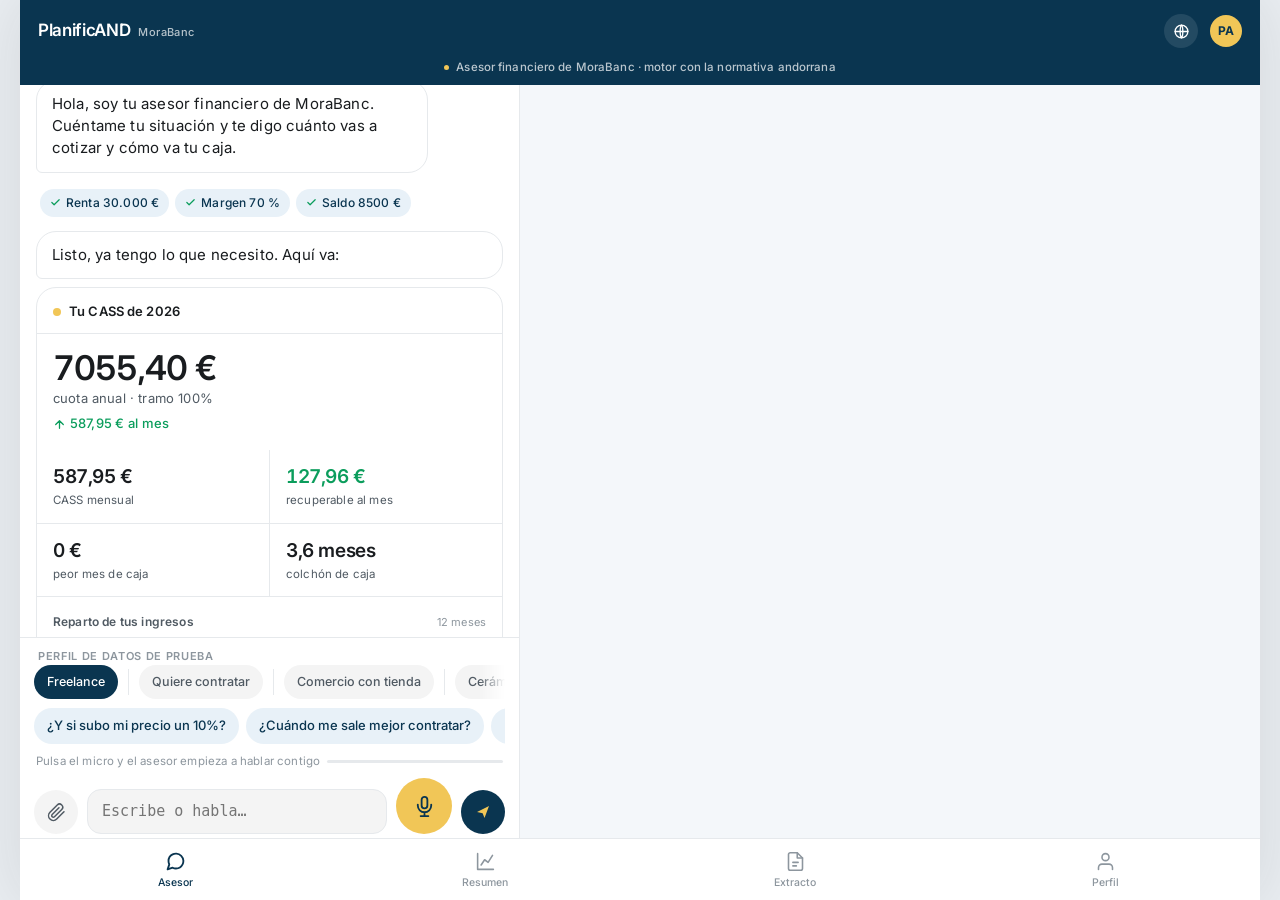
==== commit 1cb2f4f7: "fix(cabecera): el boton del idioma habia heredado el CSS del menu Al insertar el CSS del menu de idi" ====
--- a/frontend/maqueta.html
+++ b/frontend/maqueta.html
@@ -165,7 +165,9 @@
 .topbar .logo b { font-size: 17px; font-weight: 600; letter-spacing: -0.02em; }
 .topbar .logo span { font-size: 11px; opacity: .7; font-weight: 500; letter-spacing: .04em; }
 .topbar .spacer { flex: 1; position: relative; z-index: 2; }
-.topbar .iconbtn, .topbar /* ---------- El menu de idioma ---------- */
+.topbar .iconbtn, .topbar .avatar { position: relative; z-index: 2; }
+
+/* ---------- El menu de idioma ---------- */
 .menu-idioma {
   position: absolute;
   top: calc(100% + 8px); right: 58px;
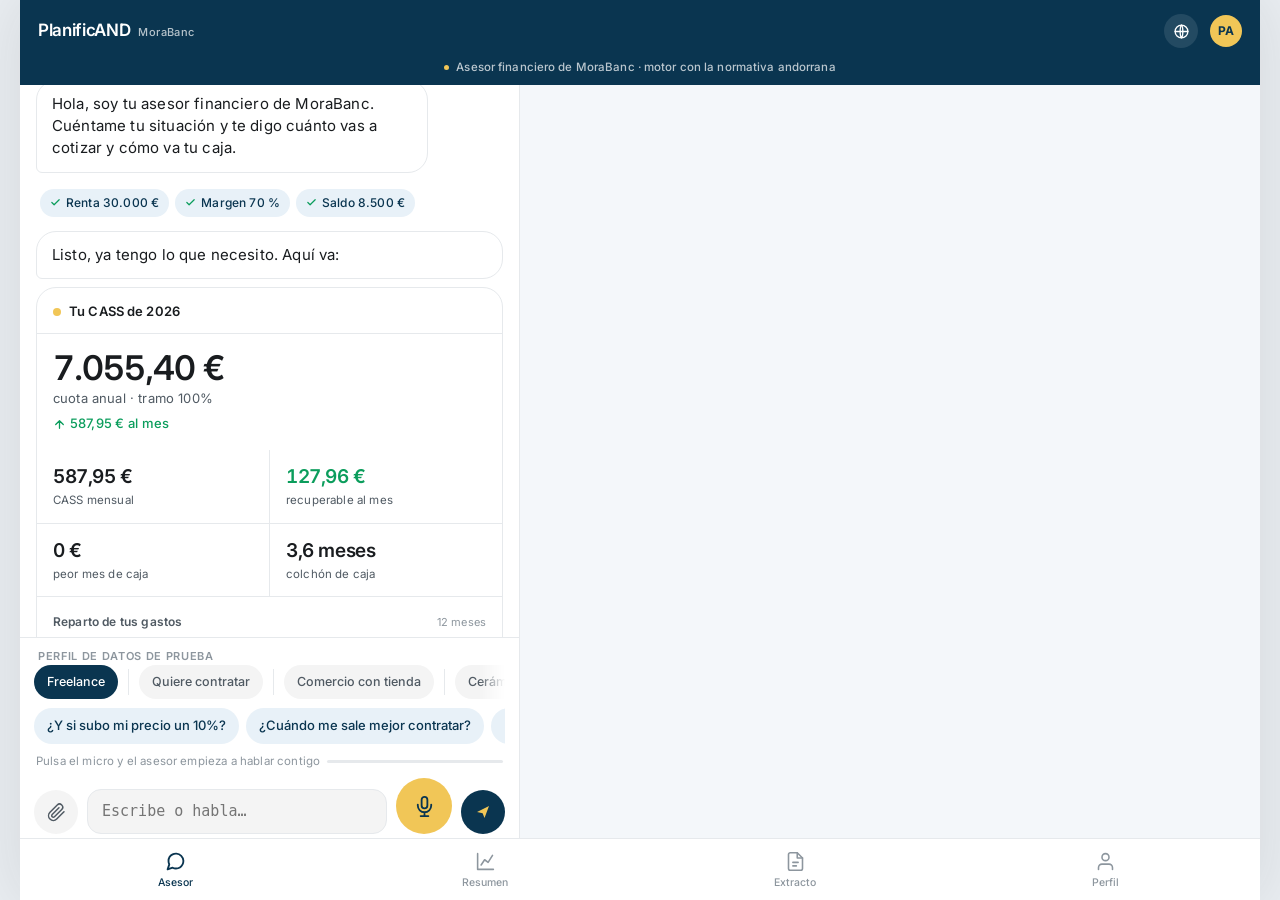
==== commit b4791adb: "fix(graficos): un solo grafico de gastos y numeros en formato español DOS GRAFICOS DEL MISMO REPARTO" ====
--- a/frontend/maqueta.html
+++ b/frontend/maqueta.html
@@ -112,8 +112,11 @@
      del hueco, sin empujar la pagina. */
   .app #vistaAsesor .thread {
     flex: 1; min-height: 0; overflow-y: auto;
-    /* Hueco para que el composer no tape el final del chat. */
+    /* Hueco para que el composer no tape el final del chat. Lo ajusta
+       el JS al alto real del composer (que cambia cuando se activa la
+       voz y aparece el estado "Hablando con el asesor"). */
     padding-bottom: 212px;
+    transition: padding-bottom .2s;
   }
   /* El composer, abajo de la columna izquierda. */
   .app .composer {
@@ -550,6 +553,64 @@
 .en-curso.visible { display: flex; }
 .en-curso .punto { width: 6px; height: 6px; border-radius: 50%; background: var(--danger); animation: latido-dot 1.4s infinite; }
 
+
+/* ---------- La tabla de movimientos del extracto ---------- */
+.ext-tabla { width: 100%; border-collapse: collapse; font-size: 13px; }
+.ext-tabla thead th {
+  text-align: left; font-size: 10.5px; font-weight: 600;
+  letter-spacing: .06em; text-transform: uppercase;
+  color: var(--ink-3); padding: 9px 12px;
+  border-bottom: 1px solid var(--line);
+  position: sticky; top: 0; background: var(--white); z-index: 1;
+}
+.ext-tabla td {
+  padding: 9px 12px; border-bottom: 1px solid var(--line);
+  color: var(--ink-2); vertical-align: middle;
+}
+.ext-tabla td.cuenta { color: var(--ink); font-weight: 500; }
+.ext-tabla td.fecha { white-space: nowrap; color: var(--ink-3); font-size: 12.5px; }
+.ext-tabla td.importe { text-align: right; white-space: nowrap; font-variant-numeric: tabular-nums; }
+.ext-tabla tr:last-child td { border-bottom: 0; }
+.ext-mas {
+  display: block; width: 100%; margin-top: 10px;
+  padding: 9px; border-radius: var(--r-pill);
+  border: 1px solid var(--line); background: var(--white);
+  font: inherit; font-size: 12.5px; font-weight: 500; color: var(--ink-2);
+  cursor: pointer;
+}
+.ext-mas:hover { border-color: var(--ink-3); color: var(--ink); }
+
+/* ---------- Los datos del perfil, editables ---------- */
+.fila-dato.editable {
+  width: 100%; border: 0; background: transparent;
+  font: inherit; color: inherit; text-align: left;
+  cursor: pointer;
+  display: flex; align-items: center; gap: 8px;
+}
+.fila-dato.editable .l { flex: 1; }
+.fila-dato.editable .pencil {
+  width: 13px; height: 13px; flex: none;
+  fill: none; stroke: var(--ink-3); stroke-width: 1.9;
+  stroke-linecap: round; stroke-linejoin: round;
+  opacity: 0; transition: opacity .15s;
+}
+.fila-dato.editable:hover { background: var(--surface); }
+.fila-dato.editable:hover .pencil { opacity: 1; }
+.pt-hint {
+  font-size: 10.5px; font-weight: 400; letter-spacing: 0;
+  text-transform: none; color: var(--ink-3); margin-left: 6px;
+}
+.acciones-editar {
+  display: flex; gap: 8px; padding-top: 4px;
+}
+.btn-sec {
+  flex: 1;
+  padding: 9px 12px; border-radius: var(--r-pill);
+  border: 1px solid var(--line); background: var(--white);
+  font: inherit; font-size: 12.5px; font-weight: 500; color: var(--ink-2);
+  cursor: pointer; transition: border-color .15s, color .15s;
+}
+.btn-sec:hover { border-color: var(--ink-3); color: var(--ink); }
 
 /* ---------- Selector de perfil (datos de prueba) ---------- */
 .perfiles {
@@ -714,7 +775,7 @@
               <!-- Donut: lo pinta pintarTarjetaDelChat con las
                    categorias reales del motor. -->
               <div class="gfx">
-                <div class="titulo">Reparto de tus ingresos <span>12 meses</span></div>
+                <div class="titulo">Reparto de tus gastos <span>12 meses</span></div>
                 <div class="donut-wrap">
                   <svg class="donut" id="chat-donutSvg" viewBox="0 0 42 42"></svg>
                   <div class="leyenda" id="chat-donutLeyenda"></div>
@@ -781,7 +842,7 @@
   <section class="vista" id="vistaResumen">
     <div class="resumen">
       <h2>Tu situación</h2>
-      <div class="sub">Actualizado a 7 nov 2026 · freelance de servicios</div>
+      <div class="sub" id="resumenSubtitulo">—</div>
 
       <div class="panel">
         <div class="cifra-grande" style="padding:20px 18px">
@@ -798,36 +859,9 @@
       </div>
 
       <div class="panel">
-        <div class="pt">Reparto de ingresos</div>
-        <div class="cuerpo">
-          <div class="donut-wrap">
-            <svg class="donut" id="donutSvg2" viewBox="0 0 42 42"></svg>
-            <div class="leyenda" id="donutLeyenda2"></div>
-          </div>
-        </div>
-      </div>
-
-      <div class="panel">
         <div class="pt">Gastos por categoría</div>
         <div class="cuerpo">
-          <div class="bars" id="barrasCat">
-            <div class="bar-fila">
-              <div class="top"><span>Alquiler y suministros</span><b>1.850 €</b></div>
-              <div class="pista"><i style="width:74%;background:#e23b4a"></i></div>
-            </div>
-            <div class="bar-fila">
-              <div class="top"><span>Material y subcontratas</span><b>1.240 €</b></div>
-              <div class="pista"><i style="width:50%;background:#ec7e00"></i></div>
-            </div>
-            <div class="bar-fila">
-              <div class="top"><span>Software y servicios</span><b>680 €</b></div>
-              <div class="pista"><i style="width:27%;background:#494fdf"></i></div>
-            </div>
-            <div class="bar-fila">
-              <div class="top"><span>Impuestos y CASS</span><b>735 €</b></div>
-              <div class="pista"><i style="width:29%;background:#00a87e"></i></div>
-            </div>
-          </div>
+          <div class="bars" id="barrasCat"></div>
         </div>
       </div>
 
@@ -863,7 +897,8 @@
         <div class="fila-dato"><span class="l">Gastos</span><span class="v" id="extGastos" style="color:var(--danger)">—</span></div>
         <div class="fila-dato"><span class="l">Resultado</span><span class="v" id="extResultado">—</span></div>
       </div>
-      <div class="vacio">
+      <div id="extMovimientos"></div>
+      <div class="vacio" id="extVacio" hidden>
         <svg viewBox="0 0 24 24"><path d="M14 2H6a2 2 0 00-2 2v16a2 2 0 002 2h12a2 2 0 002-2V8z"/><path d="M14 2v6h6M9 13h6M9 17h4"/></svg>
         Aquí aparecerán los movimientos de tu extracto cuando subas el CSV
       </div>
@@ -882,10 +917,23 @@
       </div>
 
       <div class="panel">
-        <div class="fila-dato"><span class="l">Renta neta anual</span><span class="v" id="perfilRenta">—</span></div>
-        <div class="fila-dato"><span class="l">Margen</span><span class="v" id="perfilMargen">—</span></div>
-        <div class="fila-dato"><span class="l">Saldo actual</span><span class="v" id="perfilSaldo">—</span></div>
-        <div class="fila-dato"><span class="l">Actividad</span><span class="v" id="perfilActividad2">—</span></div>
+        <div class="pt">Tus datos <span class="pt-hint">púlsalos para corregirlos</span></div>
+        <button class="fila-dato editable" data-campo="renta" title="Púlsalo para cambiarlo con el asesor">
+          <span class="l">Renta neta anual</span><span class="v" id="perfilRenta">—</span>
+          <svg class="pencil" viewBox="0 0 24 24"><path d="M12 20h9M16.5 3.5a2.1 2.1 0 013 3L7 19l-4 1 1-4L16.5 3.5z"/></svg>
+        </button>
+        <button class="fila-dato editable" data-campo="margen" title="Púlsalo para cambiarlo con el asesor">
+          <span class="l">Margen</span><span class="v" id="perfilMargen">—</span>
+          <svg class="pencil" viewBox="0 0 24 24"><path d="M12 20h9M16.5 3.5a2.1 2.1 0 013 3L7 19l-4 1 1-4L16.5 3.5z"/></svg>
+        </button>
+        <button class="fila-dato editable" data-campo="saldo" title="Púlsalo para cambiarlo con el asesor">
+          <span class="l">Saldo actual</span><span class="v" id="perfilSaldo">—</span>
+          <svg class="pencil" viewBox="0 0 24 24"><path d="M12 20h9M16.5 3.5a2.1 2.1 0 013 3L7 19l-4 1 1-4L16.5 3.5z"/></svg>
+        </button>
+        <button class="fila-dato editable" data-campo="actividad" title="Púlsalo para cambiarlo con el asesor">
+          <span class="l">Actividad</span><span class="v" id="perfilActividad2">—</span>
+          <svg class="pencil" viewBox="0 0 24 24"><path d="M12 20h9M16.5 3.5a2.1 2.1 0 013 3L7 19l-4 1 1-4L16.5 3.5z"/></svg>
+        </button>
       </div>
 
       <div class="panel">
@@ -894,10 +942,17 @@
           Di «cambia mi renta a 35.000» y el asesor lo actualiza solo.
           O vuelve a empezar la conversación.
         </div>
+        <div class="cuerpo acciones-editar">
+          <button class="btn-sec" id="btnEditarRenta">Cambiar la renta</button>
+          <button class="btn-sec" id="btnReiniciar">Empezar de nuevo</button>
+        </div>
       </div>
 
       <div class="panel">
-        <div class="fila-dato"><span class="l">Idioma</span><span class="v">Español</span></div>
+        <button class="fila-dato editable" id="btnIdiomaPerfil" title="Cambiar el idioma de la respuesta">
+          <span class="l">Idioma</span><span class="v" id="perfilIdioma">Español</span>
+          <svg class="pencil" viewBox="0 0 24 24"><path d="M12 20h9M16.5 3.5a2.1 2.1 0 013 3L7 19l-4 1 1-4L16.5 3.5z"/></svg>
+        </button>
         <div class="fila-dato"><span class="l">Notificaciones</span><span class="v">Activadas</span></div>
         <div class="fila-dato"><span class="l">Privacidad</span><span class="v">Tus datos no se comparten</span></div>
       </div>
@@ -1135,11 +1190,76 @@
 // El texto del motor viene con saltos de linea y algo de markdown
 // (**negrita**). Se pinta sin permitir HTML.
 function textoDelMotor(r) {
-  var s = (r && r.respuesta) || '';
+  // Si el motor aplico un cambio de dato, su respuesta cruda es un
+  // volcado tecnico (campo, valor anterior, valor nuevo). Lo que ve
+  // el cliente es la frase del asesor, que viene en la herramienta.
+  var herramientaCambio = null;
+  ((r && r.herramientas) || []).forEach(function (h) {
+    if (h && h.tool === 'actualizar_dato' && !herramientaCambio) herramientaCambio = h;
+  });
+  var s = herramientaCambio
+    ? (herramientaCambio.regla || '')
+    : ((r && r.respuesta) || '');
   return s
     .replace(/&/g, '&amp;').replace(/</g, '&lt;').replace(/>/g, '&gt;')
     .replace(/\*\*(.+?)\*\*/g, '<b>$1</b>')
     .replace(/\n/g, '<br>');
+}
+
+// Cuando el asesor (o el motor) responde, si habia un campo del
+// perfil esperando, se actualiza con la cifra que venga.
+function revisarDatoPendiente(texto, herramientas){
+  // Si el motor aplico un cambio, se aplica aunque no haya un campo
+  // pendiente: el cliente puede escribirlo directamente en el chat
+  // ("cambia mi renta a 35.000") sin haber pulsado nada.
+  var cambio = null;
+  if (herramientas && herramientas.length) {
+    for (var i = 0; i < herramientas.length; i++) {
+      var h = herramientas[i];
+      if (h && h.tool === 'actualizar_dato' && h.resultado && h.resultado.valor_nuevo !== undefined) {
+        cambio = h.resultado;
+        break;
+      }
+    }
+  }
+  if (!cambio) {
+    if (!pendingCampo) return;
+    aplicarDatoSiCorresponde(texto, herramientas);
+    return;
+  }
+
+  // Que campo cambio: el del pendiente, o el que dice el motor.
+  var campo = pendingCampo || '';
+  if (!campo) {
+    var nom = String(cambio.campo || '');
+    if (nom.indexOf('renta') >= 0) campo = 'renta';
+    else if (nom.indexOf('margen') >= 0) campo = 'margen';
+    else if (nom.indexOf('saldo') >= 0) campo = 'saldo';
+  }
+  pendingCampo = null;
+
+  var entradaEl = document.getElementById('entrada');
+  if (entradaEl) entradaEl.placeholder = 'Escribe o habla…';
+
+  var valor = cambio.valor_nuevo;
+  var d = MOTOR[perfilActual];
+  if (!d || valor === undefined || valor === null) return;
+  if (campo === 'renta') d.renta = valor;
+  else if (campo === 'margen') d.margen = valor;
+  else if (campo === 'saldo') d.saldo = valor;
+  else return;
+
+  try { cambiarPerfil(perfilActual); } catch (e) {}
+
+  var msg = 'Hecho: ' + etiquetaDeCampo(campo) + ' es ahora ' + eur(valor, 0) + '.';
+  var recomputado = cambio.recalculado;
+  if (recomputado && recomputado.cass && recomputado.cass.cuota_anual) {
+    var cass = recomputado.cass;
+    msg += ' Con esa renta, tu CASS pasa a ser ' + eur(cass.cuota_anual, 2) +
+           ' al año (' + eur(cass.cuota_mensual, 2) + ' al mes) y la cuota de ' +
+           (cass.tramo || '') + '.';
+  }
+  // La frase ya la ha dado el motor (en "html"): no se duplica.
 }
 
 async function enviar() {
@@ -1156,11 +1276,18 @@
     var html = textoDelMotor(r);
     // La regla que aplico el motor: es la parte que demuestra que
     // la respuesta sale de la normativa, no de un modelo.
-    var reglas = (r.herramientas || []).map(function (h) {
+    var hayCambio = (r.herramientas || []).some(function (h) {
+      return h && h.tool === 'actualizar_dato';
+    });
+    var reglas = hayCambio ? '' : (r.herramientas || []).map(function (h) {
       var clave = String(h.regla || '').trim().split(/[.,(]/)[0].trim();
       if (!clave || html.toLowerCase().indexOf(clave.toLowerCase()) >= 0) return '';
       return '<div class="regla"><b>' + escapar(h.tool) + ':</b> ' + escapar(h.regla || '') + '</div>';
     }).join('');
+    // El perfil se actualiza siempre que el motor haya aplicado un
+    // cambio (la cifra ya va en el texto de arriba, asi que aqui no
+    // se vuelve a pintar).
+    revisarDatoPendiente(r.respuesta || '', r.herramientas || []);
     añadirMensaje(html + reglas, 'asesor');
   } catch (e) {
     t.remove();
@@ -1414,7 +1541,10 @@
         var texto = (m && m.message) || '';
         if (!texto) return;
         if (m.source === 'ai') {
-          añadirMensaje(escapar(limpiarEtiquetasAgente(texto)).replace(/\n/g, '<br>'), 'asesor');
+          var limpio = limpiarEtiquetasAgente(texto);
+          // Si habia un dato del perfil esperando, se actualiza.
+          try { revisarDatoPendiente(limpio); } catch (e) {}
+          añadirMensaje(escapar(limpio).replace(/\n/g, '<br>'), 'asesor');
         } else if (m.source === 'user') {
           var limpio = texto.trim();
           // Los mensajes de control del agente ("...") no son
@@ -1589,10 +1719,32 @@
     .replace(/'/g, "&#39;");
 }
 
+// El formato de los numeros: en español, con el punto separando los
+// miles y la coma los decimales ("8.100,00 €").
+//
+// No se usa toLocaleString('es-ES') porque su resultado depende de los
+// datos de idioma del navegador: en un navegador sin locale completo
+// devolvia "8100" en vez de "8.100", y el mismo numero se veia de dos
+// formas en la misma pantalla.
+function numeroES(n, dec){
+  var d = dec === undefined ? 0 : dec;
+  var s = Math.abs(Number(n)).toFixed(d);
+  var partes = s.split('.');
+  var entero = partes[0];
+  var decs = partes.length > 1 ? partes[1] : '';
+
+  // Los miles, de tres en tres desde la derecha.
+  var enteroLimpio = entero.replace(/\B(?=(\d{3})+(?!\d))/g, '.');
+  // Y la coma decimal.
+  var out = decs ? enteroLimpio + ',' + decs : enteroLimpio;
+
+  // El signo, delante.
+  return (Number(n) < 0 ? '-' : '') + out;
+}
+
 function eur(n, dec){
   if (n === undefined || n === null || isNaN(n)) return '—';
-  var d = dec === undefined ? 0 : dec;
-  return Number(n).toLocaleString('es-ES', { minimumFractionDigits: d, maximumFractionDigits: d }) + ' €';
+  return numeroES(n, dec) + ' €';
 }
 function pct(n){ return (n === undefined || n === null) ? '—' : Math.round(n * 100) + ' %'; }
 
@@ -1605,6 +1757,18 @@
 };
 
 // ── Selector de perfiles ────────────────────────────────────
+// La actividad llega del extracto del cliente, en minusculas y a
+// veces en Catalan ("freelance de servicios"). Se pone la inicial en
+// mayuscula para que se lea como una etiqueta, no como un dato
+// pegado.
+function actividadLegible(a){
+  if (!a) return '—';
+  var t = String(a).trim();
+  // Si ya viene con mayuscula inicial, se deja como esta.
+  if (/^[A-ZÀ-Ü]/.test(t)) return t;
+  return t.charAt(0).toUpperCase() + t.slice(1);
+}
+
 function pintarPerfiles(){
   var cont = document.getElementById('perfiles');
   cont.innerHTML = '';
@@ -1621,6 +1785,9 @@
 
 function cambiarPerfil(clave){
   perfilActual = clave;
+  // El extracto vuelve a la primera pagina: es otro cliente, con
+  // otros movimientos.
+  extractPagina = 1;
   pintarPerfiles();
   var d = MOTOR[clave];
   var chip = '<span class="chip"><svg viewBox="0 0 24 24"><path d="M20 6L9 17l-5-5"/></svg> ';
@@ -1650,6 +1817,18 @@
 // ── Resumen: todo desde el motor ─────────────────────────────
 function pintarResumen(d){
   var c = d.cass;
+
+  // El subtitulo: cuando se actualizan los datos y que actividad
+  // tiene el cliente. No es fijo: cambia con el perfil.
+  var sub = document.getElementById('resumenSubtitulo');
+  if (sub) {
+    var cuando = d.periodo || '';
+    var fecha = new Date();
+    var meses = ['ene','feb','mar','abr','may','jun','jul','ago','sep','oct','nov','dic'];
+    var hoy = fecha.getDate() + ' ' + meses[fecha.getMonth()] + ' ' + fecha.getFullYear();
+    sub.textContent = 'Actualizado a ' + hoy + ' · ' + actividadLegible(d.actividad);
+  }
+
   document.getElementById('resNumero').textContent = eur(c.cuota_anual, 2);
   document.getElementById('resEtiqueta').textContent = 'CASS anual 2026 · tramo ' + c.tramo;
   document.getElementById('resDelta').innerHTML = eur(c.cuota_mensual, 2) + ' al mes';
@@ -1707,39 +1886,45 @@
     kpiColchon.className = 'n';
   }
 
-  // Donut: las 4 categorias principales del motor.
+  // Gastos por categoria: las barras, con las categorias del motor.
   //
   // Las categorias van en d.tesoreria.por_categoria. Con
   // "d.categorias" (undefined) el acceso a las claves lanzaba
   // TypeError y ABORTABA cambiarPerfil antes de pintar la vista
   // Perfil: por eso salia con todos los campos en "—".
+  //
+  // Antes habia aqui tambien un donut ("Reparto de ingresos"), pero
+  // con otra base de datos (las categorias del CSV) que la del motor:
+  // dos graficos del mismo reparto con numeros distintos. Se ha
+  // quitado: ahora solo hay un grafico de gastos, y es el del motor.
   var categorias = (d.tesoreria && d.tesoreria.por_categoria) || {};
   var cats = Object.keys(categorias).filter(function(k){ return categorias[k] > 0; })
                      .sort(function(a,b){ return categorias[b] - categorias[a]; });
-  var total = cats.reduce(function(a,k){ return a + categorias[k]; }, 0) || 1;
-  var colores = ['#00a87e', '#494fdf', '#ec7e00', '#e23b4a'];
-  var off = 25;
-  var svg = '';
-  var leyenda = '';
-  cats.slice(0,4).forEach(function(k, i){
-    var pctCat = categorias[k] / total * 100;
-    svg += '<circle cx="21" cy="21" r="15.915" fill="none" stroke="' + colores[i] +
-           '" stroke-width="6" stroke-dasharray="' + pctCat.toFixed(1) + ' ' + (100-pctCat).toFixed(1) +
-           '" stroke-dashoffset="' + (-off).toFixed(1) + '"/>';
-    off += pctCat;
-    leyenda += '<div><i style="background:' + colores[i] + '"></i><span>' +
-              (CAT[k] || k) + '</span><b>' + Math.round(pctCat) + ' %</b></div>';
-  });
-  document.getElementById('donutSvg2').innerHTML = svg;
-  document.getElementById('donutLeyenda2').innerHTML = leyenda;
-
-  // Barras: las 4 categorias que mas pesan
-  var maxCat = cats[0] ? categorias[cats[0]] : 1;
-  document.getElementById('barrasCat').innerHTML = cats.slice(0,4).map(function(k, i){
-    var v = categorias[k];
-    return '<div class="bar-fila"><div class="top"><span>' + (CAT[k]||k) + '</span><b>' + eur(v) + '</b></div>' +
-           '<div class="pista"><i style="width:' + (v/maxCat*100).toFixed(0) + '%;background:' + colores[i] + '"></i></div></div>';
-  }).join('');
+  var colores = ['#00a87e', '#494fdf', '#ec7e00', '#e23b4a', '#8e44ad', '#16a085'];
+
+  // Las 5 categorias que mas pesan, y el resto agrupado en "Otros"
+  // (para no perder los gastos pequenos, que son los que se
+  // pueden recuperar).
+  var topCats = cats.slice(0, 5);
+  var resto = cats.slice(5);
+  var sumaResto = resto.reduce(function(a,k){ return a + categorias[k]; }, 0);
+  if (sumaResto > 0) {
+    topCats = topCats.concat(['__otros__']);
+  }
+
+  var maxCat = topCats.length && categorias[topCats[0]] ? categorias[topCats[0]] : 1;
+  var barras = document.getElementById('barrasCat');
+  if (barras) {
+    barras.innerHTML = topCats.map(function(k, i){
+      var v = (k === '__otros__') ? sumaResto : categorias[k];
+      var nombre = (k === '__otros__') ? 'Otros' : (CAT[k] || k);
+      var color = (k === '__otros__') ? '#8b95a1' : colores[i % colores.length];
+      return '<div class="bar-fila"><div class="top"><span>' + escapar(nombre) + '</span><b>' +
+             eur(v) + '</b></div>' +
+             '<div class="pista"><i style="width:' + (v/maxCat*100).toFixed(0) +
+             '%;background:' + color + '"></i></div></div>';
+    }).join('');
+  }
 
   // Curva de caja: los saldos proyectados por el motor.
   //
@@ -1874,7 +2059,7 @@
 function pintarPerfilVista(d){
   document.getElementById('perfilActividad').textContent = d.actividad;
   var pa2 = document.getElementById('perfilActividad2');
-  if (pa2) pa2.textContent = d.actividad;
+  if (pa2) pa2.textContent = actividadLegible(d.actividad);
   document.getElementById('perfilRenta').textContent = eur(d.renta);
   document.getElementById('perfilMargen').textContent = d.margen ? pct(d.margen) : '—';
   document.getElementById('perfilSaldo').textContent = eur(d.saldo);
@@ -2076,6 +2261,234 @@
 })();
 
 
+// ── El hueco entre el chat y el composer ─────────────────────────
+//
+// El composer no es fijo: cambia de alto segun lo que haya debajo
+// (las sugerencias, el estado de la voz). Si el hueco del chat no
+// se ajusta, el composer tapa el ultimo mensaje. Por eso se mide
+// el composer y se aplica como padding del hilo.
+
+function ajustarHuecoChat(){
+  var th = document.getElementById('thread');
+  var comp = document.querySelector('.composer');
+  if (!th || !comp) return;
+  var h = comp.offsetHeight;
+  if (!h) return;
+  // El composer no llega al borde de abajo de la columna: deja por
+  // debajo la barra de pestanas. El hueco del chat tiene que
+  // cobrir las dos cosas, si no el composer tapa el ultimo mensaje.
+  var app = document.querySelector('.app');
+  var barra = document.querySelector('.tabbar');
+  var bajo = 0;
+  if (app && barra) {
+    var ab = app.getBoundingClientRect();
+    var bb = barra.getBoundingClientRect();
+    bajo = Math.max(0, Math.round(ab.bottom - bb.top));
+  }
+  th.style.paddingBottom = (h + bajo + 14) + 'px';
+}
+
+// Y cada vez que cambia el alto del composer (resize, cambio de
+// estado de la voz, o cambio de perfil).
+if (typeof ResizeObserver !== 'undefined') {
+  var _obsChat = new ResizeObserver(function(){ ajustarHuecoChat(); });
+  document.addEventListener('DOMContentLoaded', function(){
+    var comp = document.querySelector('.composer');
+    if (comp) _obsChat.observe(comp);
+    ajustarHuecoChat();
+  });
+} else {
+  window.addEventListener('resize', ajustarHuecoChat);
+}
+
+
+// ── La vista Extracto: los movimientos del cliente ───────────────
+//
+// Los movimientos no vienen en el JSON del perfil (solo viene el
+// numero y los totales). Vienen del motor, que los lee del extracto
+// del cliente: en produccion, de la cuenta; en el hackathon, del CSV
+// de prueba. Se piden paginados, porque un extracto de un ano puede
+// tener cientos de lineas.
+
+var extractPagina = 1;
+
+async function pintarExtracto(){
+  var d = MOTOR[perfilActual];
+  if (!d) return;
+
+  var sub = document.getElementById('extSubtitulo');
+  var cont = document.getElementById('extMovimientos');
+  var vacio = document.getElementById('extVacio');
+  if (!cont) return;
+
+  // Los totales y el periodo, del perfil (ya estan calculados).
+  if (sub) {
+    sub.textContent = (d.n_movimientos || 0) + ' movimientos · ' +
+      (d.periodo || 'el ultimo ano');
+  }
+
+  try {
+    var r = await fetch((window.__API_URL__ || '/api') + '/extracto?perfil=' +
+      encodeURIComponent(perfilActual) + '&pagina=' + extractPagina +
+      '&por_pagina=50');
+    if (!r.ok) throw new Error('HTTP ' + r.status);
+    var e = await r.json();
+
+    if (sub) {
+      sub.textContent = e.total + ' movimientos · ' +
+        (e.periodo && e.periodo.desde ? e.periodo.desde + ' a ' + e.periodo.hasta : 'el ultimo ano');
+    }
+    var elIng = document.getElementById('extIngresos');
+    var elGas = document.getElementById('extGastos');
+    var elRes = document.getElementById('extResultado');
+    if (elIng) elIng.textContent = eur(e.ingresos, 0);
+    if (elGas) elGas.textContent = '-' + eur(Math.abs(e.gastos), 0);
+    if (elRes) elRes.textContent = (e.resultado >= 0 ? '+ ' : '- ') + eur(Math.abs(e.resultado), 0);
+
+    if (!e.movimientos || !e.movimientos.length) {
+      cont.innerHTML = '';
+      if (vacio) vacio.hidden = false;
+      return;
+    }
+    if (vacio) vacio.hidden = true;
+
+    var filas = e.movimientos.map(function (m) {
+      var signo = m.importe >= 0 ? '+' : '-';
+      var color = m.importe >= 0 ? 'var(--green)' : 'var(--ink)';
+      return '<tr>' +
+        '<td class="fecha">' + escapar(m.fecha_original || m.fecha) + '</td>' +
+        '<td class="cuenta">' + escapar(m.concepto) + '</td>' +
+        '<td class="importe" style="color:' + color + '">' + signo +
+          eur(Math.abs(m.importe), 2) + '</td>' +
+        '</tr>';
+    }).join('');
+
+    var html = '<table class="ext-tabla"><thead><tr>' +
+      '<th>Fecha</th><th>Concepto</th><th style="text-align:right">Importe</th>' +
+      '</tr></thead><tbody>' + filas + '</tbody></table>';
+
+    if (e.hay_mas) {
+      html += '<button class="ext-mas" id="btnMasMovimientos">Ver mas movimientos</button>';
+    }
+    cont.innerHTML = html;
+
+    var btnMas = document.getElementById('btnMasMovimientos');
+    if (btnMas) {
+      btnMas.addEventListener('click', function(){
+        extractPagina += 1;
+        pintarExtracto();
+        var v = document.getElementById('vistaExtracto');
+        if (v) v.scrollTop = v.scrollHeight;
+      });
+    }
+  } catch (err) {
+    // Sin motor (o sin extractos): se avisa, no se rompe.
+    cont.innerHTML = '';
+    if (vacio) vacio.hidden = false;
+    if (sub) sub.textContent = 'No se pudo cargar el extracto (' + (err.message || err) + ')';
+  }
+}
+
+
+// ── Editar los datos del perfil ─────────────────────────────────
+//
+// Los datos del perfil (renta, margen, saldo, actividad) se
+// corrigen con el asesor: se pulsa el campo, se pregunta al motor y
+// se actualiza el perfil con lo que devuelva.
+//
+// Es lo que dice el panel ("cambia mi renta a 35.000 y el asesor lo
+// actualiza solo"), asi que tiene que funcionar de verdad.
+
+function editarDato(campo){
+  var etiquetas = {
+    renta: 'tu renta neta anual',
+    margen: 'tu margen bruto',
+    saldo: 'tu saldo en la cuenta',
+    actividad: 'tu actividad economica',
+  };
+  var pregunta = 'Quiero cambiar ' + (etiquetas[campo] || campo) + '. ¿Cuál es el valor nuevo?';
+  mostrarVista('vistaAsesor');
+  if (typeof añadirMensaje === 'function') {
+    añadirMensaje(escapar(pregunta), 'yo');
+  }
+  // El campo queda esperando la respuesta del asesor.
+  pendingCampo = campo;
+  if (typeof entrada !== 'undefined' && entrada) {
+    entrada.focus();
+    entrada.placeholder = 'Escribe aqui el valor nuevo...';
+  }
+}
+
+var pendingCampo = null;
+
+// Cuando el asesor responde y hay un campo pendiente, se actualiza.
+function aplicarDatoSiCorresponde(respuesta, herramientas){
+  if (!pendingCampo) return;
+  var campo = pendingCampo;
+  pendingCampo = null;
+  var entradaEl = document.getElementById('entrada');
+  if (entradaEl) entradaEl.placeholder = 'Escribe o habla…';
+
+  // El valor sale del resultado de la herramienta "actualizar_dato"
+  // (que es el motor quien lo ha aplicado), no de buscar numeros en
+  // un texto: asi el cambio es el que ha hecho el motor.
+  var valor = null;
+  var recomputado = null;
+  if (herramientas && herramientas.length) {
+    for (var i = 0; i < herramientas.length; i++) {
+      var h = herramientas[i];
+      if (!h || h.tool !== 'actualizar_dato') continue;
+      var res = h.resultado || {};
+      valor = res.valor_nuevo;
+      recomputado = res.recalculado;
+      break;
+    }
+  }
+
+  if (valor === null || valor === undefined) {
+    // Sin herramienta (por ejemplo, si responde el agente de voz),
+    // se busca el numero en el texto.
+    var m = String(respuesta || '').match(/[0-9][0-9.,]*/);
+    if (!m) return;
+    valor = parseFloat(m[0].replace(/\./g, '').replace(',', '.'));
+    if (isNaN(valor)) return;
+  }
+
+  var d = MOTOR[perfilActual];
+  if (!d) return;
+  if (campo === 'renta') d.renta = valor;
+  else if (campo === 'margen') d.margen = valor;
+  else if (campo === 'saldo') d.saldo = valor;
+  else if (campo === 'actividad') return;
+
+  try { cambiarPerfil(perfilActual); } catch (e) {}
+
+  var msg = 'Hecho: ' + etiquetaDeCampo(campo) + ' es ahora ' + eur(valor, 0) + '.';
+  // Y si el motor recalculo (cambio de renta), se dice con las cifras
+  // nuevas: eso es lo que le importa al cliente.
+  if (recomputado && recomputado.cass) {
+    var cass = recomputado.cass;
+    if (cass.cuota_anual) {
+      msg += ' Con esa renta, tu CASS pasa a ser ' + eur(cass.cuota_anual, 2) +
+             ' al año (' + eur(cass.cuota_mensual, 2) + ' al mes) y la cuota de ' +
+             cass.tramo + '.';
+    }
+  }
+  if (typeof añadirMensaje === 'function') {
+    añadirMensaje(msg, 'asesor');
+  }
+}
+
+function etiquetaDeCampo(campo){
+  return ({
+    renta: 'Tu renta neta anual',
+    margen: 'Tu margen bruto',
+    saldo: 'Tu saldo',
+    actividad: 'Tu actividad',
+  })[campo] || 'El dato';
+}
+
+
 // ── El idioma de la respuesta ───────────────────────────────────
 //
 // El motor (y el agente de voz) detectan solos el idioma en el que
@@ -2097,6 +2510,12 @@
 var idiomaForzado = 'auto';
 
 function pintarMenuIdioma(){
+  // El perfil muestra el idioma actual.
+  var et = document.getElementById('perfilIdioma');
+  if (et) {
+    var encontrado = IDIOMAS_MENU.filter(function(x){ return x.cod === idiomaForzado; })[0];
+    et.textContent = encontrado ? encontrado.etiqueta : 'Automatico';
+  }
   var lista = document.getElementById('listaIdiomas');
   if (!lista) return;
   lista.innerHTML = '';
@@ -2147,6 +2566,31 @@
 }
 
 (function(){
+  // Los datos del perfil: al pulsarlos, se pide al asesor el valor
+  // nuevo y se actualiza.
+  document.querySelectorAll('.fila-dato.editable[data-campo]').forEach(function(b){
+    b.addEventListener('click', function(){
+      if (b.id === 'btnIdiomaPerfil') { abrirMenuIdioma(); return; }
+      editarDato(b.dataset.campo);
+    });
+  });
+
+  // Los botones del panel "Editar con el asesor".
+  var btnRenta = document.getElementById('btnEditarRenta');
+  if (btnRenta) btnRenta.addEventListener('click', function(){ editarDato('renta'); });
+
+  var btnReiniciar = document.getElementById('btnReiniciar');
+  if (btnReiniciar) btnReiniciar.addEventListener('click', function(){
+    // Empezar de nuevo: se vacia el chat y se vuelve al saludo.
+    var th = document.getElementById('thread');
+    if (!th) return;
+    th.innerHTML = '';
+    if (typeof anadirMensaje === 'function') {
+      anadirMensaje('Hola, soy tu asesor financiero de MoraBanc. Cuentame que quieres hacer y me dices de que: un coche, una casa, maquinaria, contratar a alguien... Con los datos que ya tengo de tu cuenta te digo si te cabe y de que manera.', 'asesor');
+    }
+    mostrarVista('vistaAsesor');
+  });
+
   var b = document.getElementById('btnIdioma');
   var m = document.getElementById('menuIdioma');
   if (!b || !m) return;
@@ -2232,6 +2676,8 @@
 }
 
 function mostrarVista(nombre){
+  // La vista Extracto pide los movimientos al motor.
+  if (nombre === 'vistaExtracto') pintarExtracto();
   var escritorio = esEscritorio();
 
   document.querySelectorAll('.vista').forEach(function(v){
@@ -2301,6 +2747,7 @@
   }
 
   engancharPestanas();
+  pintarMenuIdioma();
   pintarPerfiles();
   cambiarPerfil('freelance');
   pintarTarjetaDelChat(MOTOR[perfilActual]);
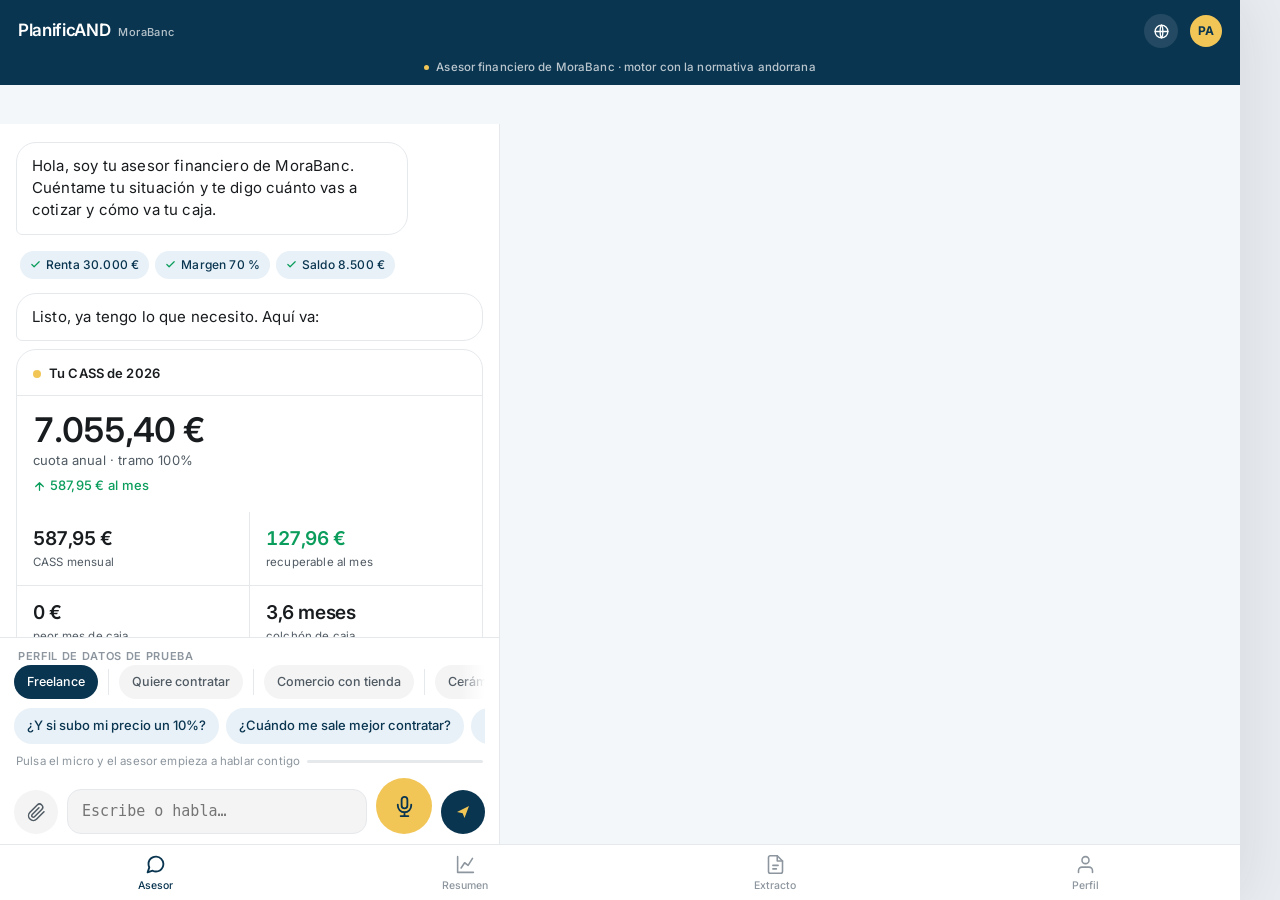
==== commit 52d1c5e8: "feat(pagos): enviar dinero con el protocolo x402 ("enviale dinero a mi madre") El caso de uso que pe" ====
--- a/frontend/maqueta.html
+++ b/frontend/maqueta.html
@@ -78,6 +78,54 @@
   background: var(--bg);
   position: relative; overflow: hidden;
 }
+/* El PC: dos columnas. El asesor a la izquierda (con su composer) y
+   la vista de datos a la derecha. Sin scroll global: cada columna
+   scrollea por su cuenta. */
+@media (min-width: 701px) {
+  html, body { overflow: hidden; }
+
+  .app {
+    max-width: none;
+    width: 100%;
+    margin: 0;          /* en el movil va centrado; en el PC, a sangre */
+    display: grid;
+    grid-template-columns: 500px 1fr;
+    grid-template-rows: 62px 1fr;
+    grid-template-areas:
+      "top   top"
+      "chat  datos";
+    height: 100dvh;
+  }
+  .topbar { grid-area: top; }
+  #vistaAsesor { grid-area: chat; }
+  .vistas-zona { grid-area: datos; display: contents; }
+    /* Las vistas de datos ocupan la celda de la derecha. */
+  .app #vistaResumen,
+  .app #vistaExtracto,
+  .app #vistaPerfil {
+    position: absolute;
+    top: 62px; left: 500px; right: 0; bottom: 56px;
+    width: auto;
+    background: var(--bg);
+    border-left: 1px solid var(--line);
+    overflow-y: auto;
+  }
+  /* El asesor se ve siempre a la izquierda, y el composer con el. */
+  #vistaAsesor {
+    position: absolute;
+    top: 62px; left: 0; bottom: 56px;
+    width: 500px;
+    border-right: 1px solid var(--line);
+  }
+  .app .composer {
+    left: 0; right: auto; width: 500px; bottom: 56px;
+  }
+  .app .tabbar {
+    position: fixed; left: 0; right: 0; bottom: 0;
+    height: 56px; width: 100%;
+  }
+}
+
 @media (min-width: 700px) {
   body { background: #e9edf1; }
   .app {
@@ -579,6 +627,64 @@
   cursor: pointer;
 }
 .ext-mas:hover { border-color: var(--ink-3); color: var(--ink); }
+
+/* ---------- La tarjeta de pago (x402) ---------- */
+.pago {
+  border: 1px solid var(--line); border-radius: 14px;
+  background: var(--white); overflow: hidden;
+  margin: 10px 0 4px; max-width: 460px;
+}
+.pago-cab {
+  display: flex; align-items: center; gap: 8px;
+  padding: 11px 14px; background: var(--surface);
+  border-bottom: 1px solid var(--line);
+  font-size: 12px; font-weight: 600; color: var(--ink);
+}
+.pago-cab .x402 {
+  font-size: 10px; font-weight: 700; letter-spacing: .06em;
+  color: var(--navy); background: #e8eef3;
+  padding: 2px 7px; border-radius: 999px;
+}
+.pago-cuerpo { padding: 12px 14px; }
+.pago-fila {
+  display: flex; align-items: baseline; gap: 10px;
+  padding: 6px 0; font-size: 13px;
+}
+.pago-fila .l { color: var(--ink-3); flex: none; width: 108px; font-size: 12px; }
+.pago-fila .v { color: var(--ink); font-weight: 500; word-break: break-all; }
+.pago-fila .v.dir {
+  font-family: ui-monospace, SFMono-Regular, Menlo, monospace;
+  font-size: 11px; font-weight: 400; color: var(--ink-2);
+}
+.pago-total {
+  display: flex; align-items: baseline; justify-content: space-between;
+  padding: 10px 0 4px; margin-top: 6px;
+  border-top: 1px solid var(--line);
+}
+.pago-total .n { font-size: 22px; font-weight: 600; letter-spacing: -.02em; }
+.pago-total .e { font-size: 12px; color: var(--ink-3); }
+.pago-acciones { display: flex; gap: 8px; padding: 10px 14px 13px; }
+.pago-btn {
+  flex: 1; padding: 10px 12px; border-radius: var(--r-pill);
+  border: 1px solid var(--navy); background: var(--navy); color: #fff;
+  font: inherit; font-size: 13px; font-weight: 600; cursor: pointer;
+  transition: opacity .15s;
+}
+.pago-btn:hover { opacity: .88; }
+.pago-btn.hecho {
+  background: #0a6b52; border-color: #0a6b52; opacity: 1; cursor: default;
+}
+.pago-btn.sec { background: var(--white); color: var(--ink-2); border-color: var(--line); }
+.pago-btn.sec:hover { border-color: var(--ink-3); }
+.pago-aviso {
+  padding: 0 14px 12px; font-size: 11.5px; color: var(--ink-3);
+  line-height: 1.45;
+}
+.pago-hecho {
+  padding: 11px 14px; background: #eaf7f2; border-top: 1px solid #c9e9dd;
+  font-size: 12.5px; color: #0a6b52; line-height: 1.45;
+}
+.pago-hecho b { font-family: ui-monospace, monospace; font-size: 11px; }
 
 /* ---------- Los datos del perfil, editables ---------- */
 .fila-dato.editable {
@@ -666,6 +772,10 @@
 }
 /* En movil no cabe el subtitulo: la cabecera es estrecha. */
 @media (max-width: 700px) {
+  /* En el movil las vistas van apiladas (una a la vez). La zona no
+     es una celda del grid: no pinta nada. */
+  .vistas-zona { display: contents; }
+
   .nota { display: none; }
 }
 </style>
@@ -838,6 +948,15 @@
     </div>
   </section>
 
+  <!-- ══════════ LAS VISTAS DE DATOS ══════════ -->
+  <!--
+    En el PC, el asesor se queda a la izquierda y la vista elegida a
+    la derecha. En el movil, una vista a la vez (esta zona se
+    muestra como "contents", que es lo que hace que las vistas
+    ocupen la celda del grid directamente).
+  -->
+  <div class="vistas-zona">
+
   <!-- ══════════ VISTA: RESUMEN ══════════ -->
   <section class="vista" id="vistaResumen">
     <div class="resumen">
@@ -958,6 +1077,8 @@
       </div>
     </div>
   </section>
+
+  </div><!-- /vistas-zona -->
 
   <!-- ══════════ NAVEGACIÓN ══════════ -->
   <nav class="tabbar">
@@ -1197,9 +1318,16 @@
   ((r && r.herramientas) || []).forEach(function (h) {
     if (h && h.tool === 'actualizar_dato' && !herramientaCambio) herramientaCambio = h;
   });
+  // El pago tambien: su respuesta cruda es un volcado tecnico.
+  var herramientaPago = null;
+  ((r && r.herramientas) || []).forEach(function (h) {
+    if (h && h.tool === 'preparar_pago' && !herramientaPago) herramientaPago = h;
+  });
   var s = herramientaCambio
     ? (herramientaCambio.regla || '')
-    : ((r && r.respuesta) || '');
+    : (herramientaPago
+        ? (herramientaPago.regla || '')
+        : ((r && r.respuesta) || ''));
   return s
     .replace(/&/g, '&amp;').replace(/</g, '&lt;').replace(/>/g, '&gt;')
     .replace(/\*\*(.+?)\*\*/g, '<b>$1</b>')
@@ -1279,7 +1407,30 @@
     var hayCambio = (r.herramientas || []).some(function (h) {
       return h && h.tool === 'actualizar_dato';
     });
-    var reglas = hayCambio ? '' : (r.herramientas || []).map(function (h) {
+    // El pago: la respuesta cruda del motor tambien es un volcado
+    // tecnico ("estado: preparado; reto_id: ..."). Lo que ve el
+    // cliente es la tarjeta y la frase del asesor.
+    var hayPago = (r.herramientas || []).some(function (h) {
+      return h && h.tool === 'preparar_pago';
+    });
+
+    // Si el asesor ha preparado un envio de dinero, se pinta la
+    // tarjeta con los datos y el boton de confirmar. El dinero no
+    // sale hasta que el cliente lo pulse.
+    var herramientaPago = null;
+    (r.herramientas || []).forEach(function (h) {
+      if (h && h.tool === 'preparar_pago' && !herramientaPago) herramientaPago = h;
+    });
+    if (herramientaPago && herramientaPago.resultado && herramientaPago.resultado.reto_id) {
+      pagoPendiente = {
+        reto_id: herramientaPago.resultado.reto_id,
+        cabeceras: herramientaPago.resultado.cabeceras || {},
+      };
+      html = pintarTarjetaPago(herramientaPago) + html;
+      reglas = '';
+      setTimeout(engancharBotonesPago, 0);
+    }
+    var reglas = (hayCambio || hayPago) ? '' : (r.herramientas || []).map(function (h) {
       var clave = String(h.regla || '').trim().split(/[.,(]/)[0].trim();
       if (!clave || html.toLowerCase().indexOf(clave.toLowerCase()) >= 0) return '';
       return '<div class="regla"><b>' + escapar(h.tool) + ':</b> ' + escapar(h.regla || '') + '</div>';
@@ -2390,6 +2541,139 @@
 }
 
 
+// ── Los pagos con x402 ───────────────────────────────────────────
+//
+// Cuando el asesor prepara un envio de dinero, el motor devuelve la
+// oferta x402 (el "reto" de pago). Aqui se pinta como una tarjeta
+// con los datos, y el cliente confirma con un boton.
+//
+// EL BANCO NUNCA ENVIA SIN QUE EL CLIENTE LO CONFIRME. Por eso el
+// boton: el primer paso solo prepara, el segundo liquida.
+
+// El reto pendiente: lo que el motor pidio y el cliente aun no ha
+// confirmado.
+var pagoPendiente = null;
+
+function pintarTarjetaPago(h) {
+  var res = h.resultado || {};
+  var d = res.destinatario || {};
+  var oferta = (res.oferta && res.oferta.accepts && res.oferta.accepts[0]) || {};
+  var x402 = res.x402 || {};
+
+  var html = '<div class="pago" id="tarjetaPago">';
+  html += '<div class="pago-cab"><span class="x402">x402</span>' +
+          '<span>Envío de dinero preparado</span></div>';
+  html += '<div class="pago-cuerpo">';
+
+  html += '<div class="pago-fila"><span class="l">Para</span><span class="v">' +
+          escapar(d.nombre || '') + (d.relacion ? ' (' + escapar(d.relacion) + ')' : '') +
+          '</span></div>';
+  html += '<div class="pago-fila"><span class="l">Importe</span><span class="v">' +
+          escapar(res.importe_formato || '') + ' ' + escapar(res.token || 'USDC') +
+          '</span></div>';
+  html += '<div class="pago-fila"><span class="l">Red</span><span class="v">' +
+          escapar(res.cadena || '') + '</span></div>';
+  if (oferta.payTo) {
+    html += '<div class="pago-fila"><span class="l">Dirección</span>' +
+            '<span class="v dir">' + escapar(oferta.payTo) + '</span></div>';
+  }
+  if (res.concepto) {
+    html += '<div class="pago-fila"><span class="l">Concepto</span><span class="v">' +
+            escapar(res.concepto) + '</span></div>';
+  }
+  html += '</div>';
+
+  html += '<div class="pago-acciones">' +
+          '<button class="pago-btn" id="btnConfirmarPago">Confirmar y enviar</button>' +
+          '<button class="pago-btn sec" id="btnCancelarPago">Cancelar</button>' +
+          '</div>';
+  html += '<div class="pago-aviso">El dinero no sale hasta que lo confirmes. ' +
+          'La red es ' + escapar(res.cadena || 'Base') + ' y el pago se liquida ' +
+          'en cuanto se firma.</div>';
+  html += '</div>';
+
+  return html;
+}
+
+async function confirmarPago() {
+  if (!pagoPendiente) return;
+  var btn = document.getElementById('btnConfirmarPago');
+  if (btn) { btn.disabled = true; btn.textContent = 'Enviando...'; }
+
+  try {
+    // La cabecera X-PAYMENT es la del protocolo x402: el cliente
+    // paga y reenvia la peticion con ella. El body la lleva tambien,
+    // para los clientes que no pueden mandar cabeceras.
+    var cabeceraPago = (pagoPendiente.cabeceras || {})['X-PAYMENT'] || '';
+    var r = await fetch((window.__API_URL__ || '/api') + '/pago', {
+      method: 'POST',
+      headers: {
+        'Content-Type': 'application/json',
+        'X-PAYMENT': cabeceraPago,
+      },
+      body: JSON.stringify({
+        perfil: perfilActual,
+        confirmar: true,
+        reto_id: pagoPendiente.reto_id,
+        x_payment: cabeceraPago,
+      }),
+    });
+    var d = await r.json();
+    var tarjeta = document.getElementById('tarjetaPago');
+    if (d.estado === 'liquidado') {
+      var pago = d.pago || {};
+      var hecho = '<div class="pago-hecho"><b>Enviado.</b> ' +
+        escapar(pago.importe_formato || '') + ' ' + escapar(pago.token || '') +
+        ' a ' + escapar((pago.destinatario || {}).nombre || '') +
+        '. Referencia <b>' + escapar((pago.tx || '').slice(0, 20)) + '...</b>' +
+        '</div>';
+      if (tarjeta) tarjeta.insertAdjacentHTML('beforeend', hecho);
+      // El boton deja de decir "Enviando...": ya se ha enviado.
+      if (btn) {
+        btn.disabled = true;
+        btn.textContent = 'Enviado';
+        btn.classList.add('hecho');
+      }
+      var btnNo = document.getElementById('btnCancelarPago');
+      if (btnNo) btnNo.remove();
+      if (typeof añadirMensaje === 'function') {
+        añadirMensaje(escapar(d.pregunta || ''), 'asesor');
+      }
+      // El saldo de la wallet ha bajado: se refleja en el perfil.
+      try { pintarPerfiles(); } catch (e) {}
+    } else {
+      if (typeof añadirMensaje === 'function') {
+        añadirMensaje(escapar(d.pregunta || d.error || 'No se ha podido enviar'), 'asesor');
+      }
+      if (btn) { btn.disabled = false; btn.textContent = 'Reintentar'; }
+    }
+    pagoPendiente = null;
+  } catch (err) {
+    if (typeof añadirMensaje === 'function') {
+      añadirMensaje('No se ha podido enviar el dinero: ' + (err.message || err), 'asesor');
+    }
+    if (btn) { btn.disabled = false; btn.textContent = 'Reintentar'; }
+  }
+}
+
+function cancelarPago() {
+  pagoPendiente = null;
+  var tarjeta = document.getElementById('tarjetaPago');
+  if (tarjeta) tarjeta.remove();
+  if (typeof añadirMensaje === 'function') {
+    añadirMensaje('Vale, no lo envio.', 'asesor');
+  }
+}
+
+// Engancha los botones de la tarjeta (despues de pintarla).
+function engancharBotonesPago() {
+  var btnOk = document.getElementById('btnConfirmarPago');
+  if (btnOk) btnOk.addEventListener('click', confirmarPago);
+  var btnNo = document.getElementById('btnCancelarPago');
+  if (btnNo) btnNo.addEventListener('click', cancelarPago);
+}
+
+
 // ── Editar los datos del perfil ─────────────────────────────────
 //
 // Los datos del perfil (renta, margen, saldo, actividad) se
